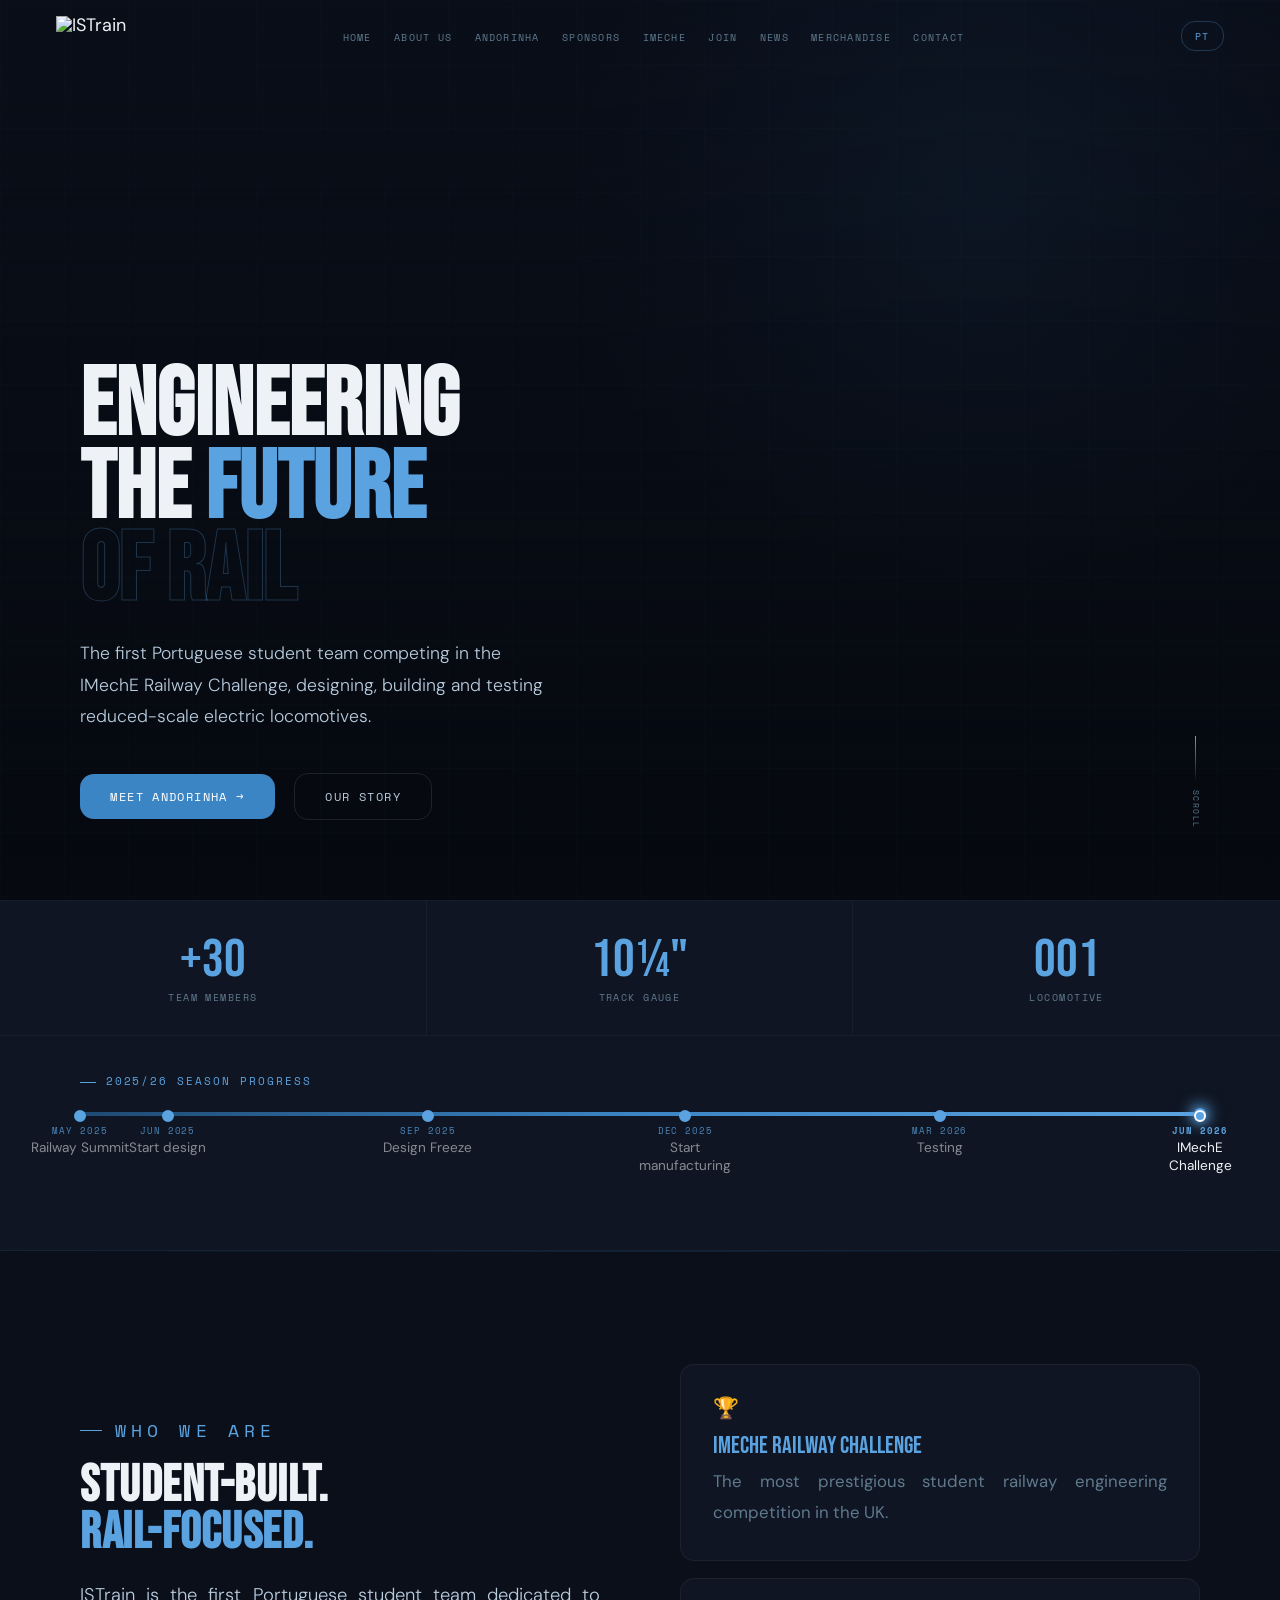
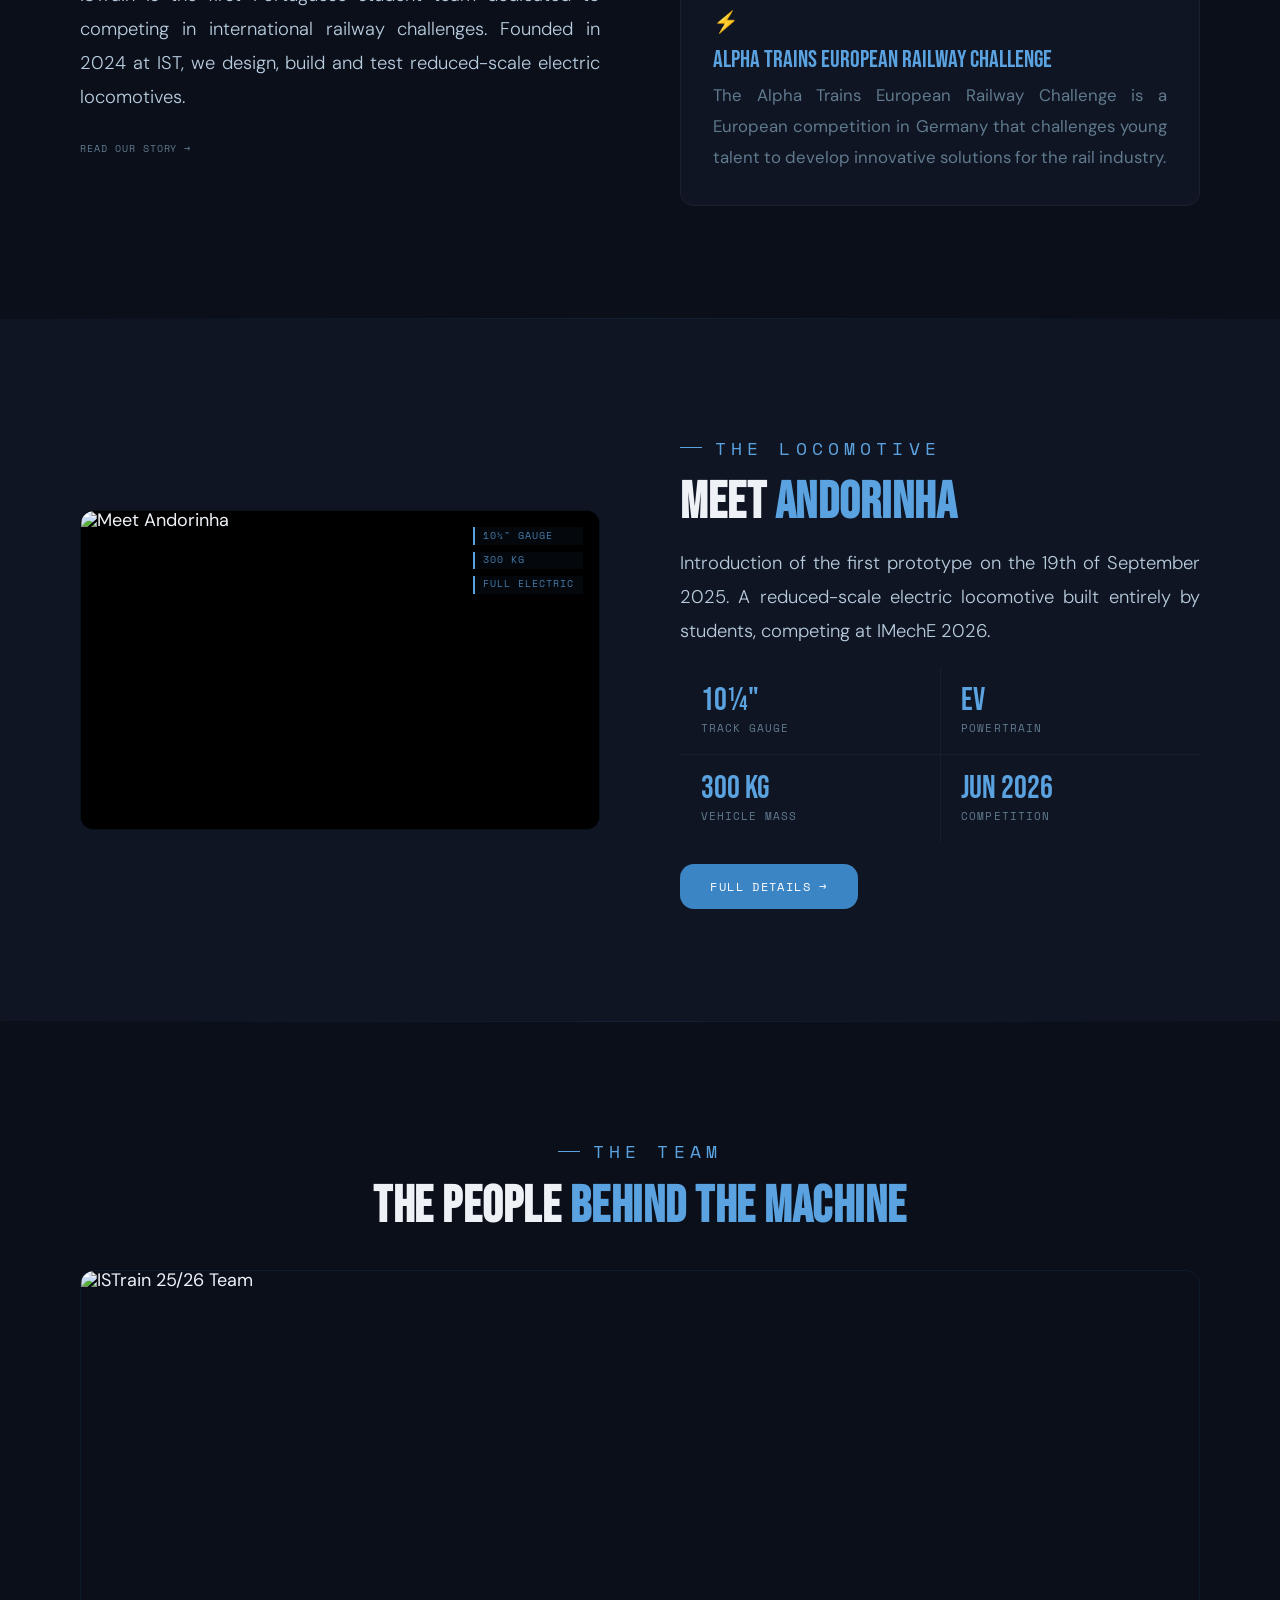
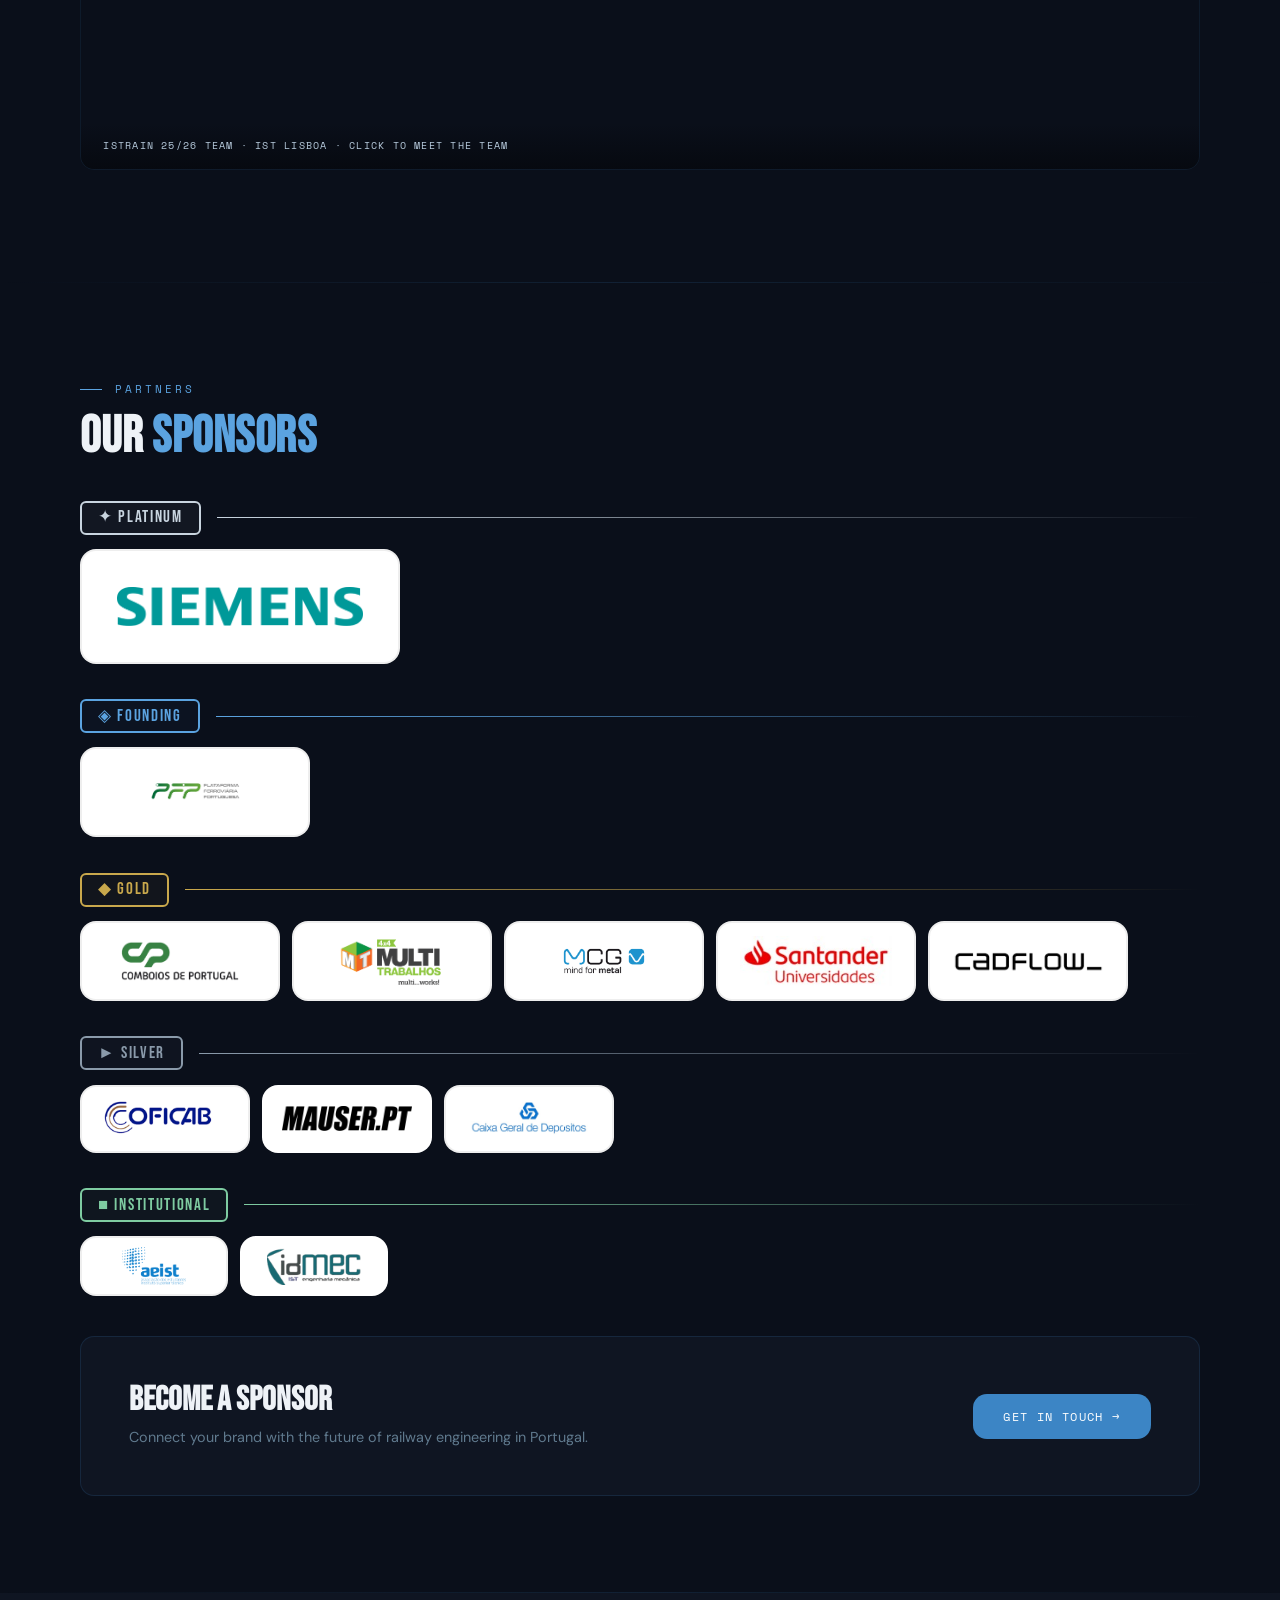
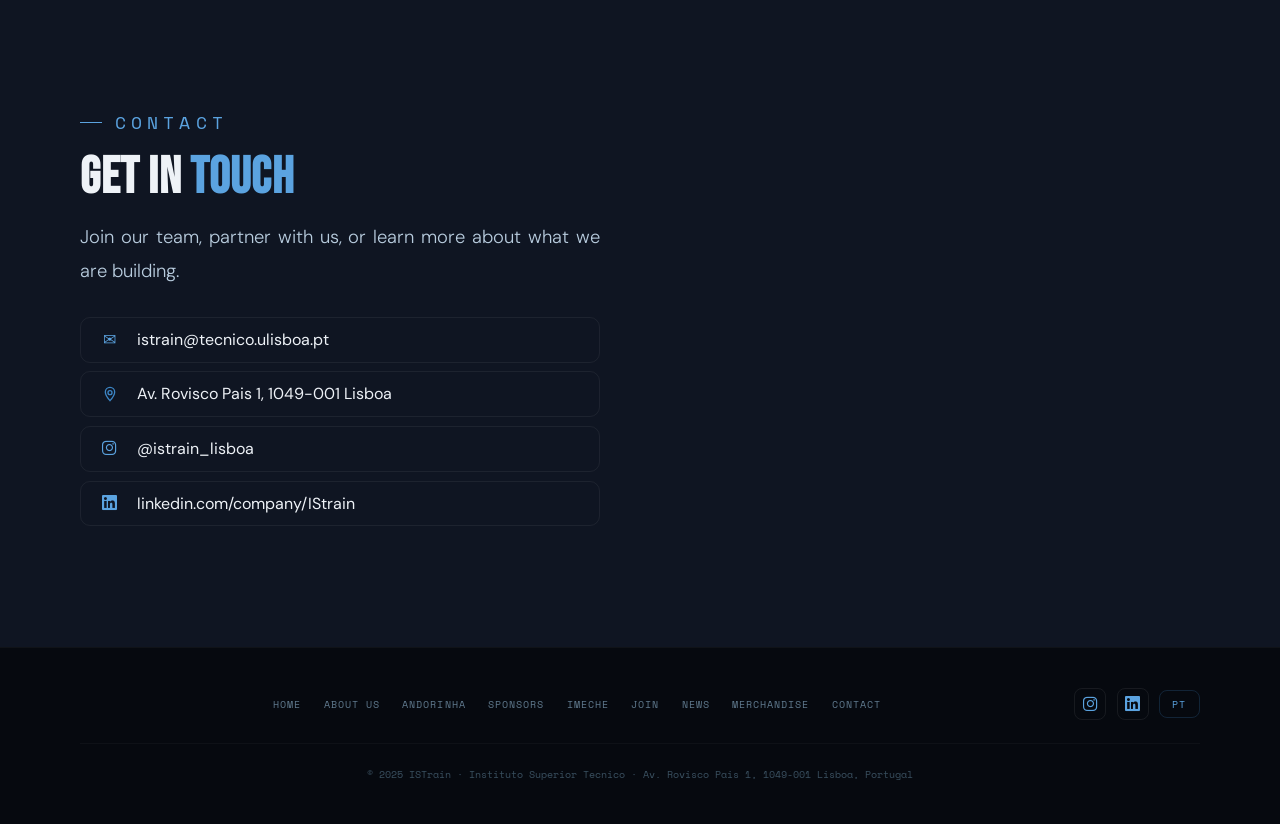
==== index.html @ 0aa2d46b "Deleted the carossel" ====
<!DOCTYPE html><html lang="en"><head><meta charset="UTF-8"><meta name="viewport" content="width=device-width,initial-scale=1.0"><title>ISTrain</title>    <link rel="stylesheet" href="styles.css">    <link rel="stylesheet" href="https://cdnjs.cloudflare.com/ajax/libs/font-awesome/6.4.0/css/all.min.css">
  <script type="module" src="https://unpkg.com/@google/model-viewer/dist/model-viewer.min.js"></script>
</head><body><div id="cur"></div><div id="curR"></div><div class="mover" id="dmod"><div class="modal"><button class="mcl" id="mcl">&#x2715;</button><div id="mbody"></div></div></div><div class="mob-nav" id="mobnav"><button class="cx" id="cx">&#x2715;</button><a onclick="go('home')" data-en="Home" data-pt="Inicio">Home</a><a onclick="go('about')" data-en="About Us" data-pt="Sobre Nos">About Us</a><a onclick="go('locomotive')" data-en="Andorinha" data-pt="Andorinha">Andorinha</a><a onclick="go('sponsors')" data-en="Sponsors" data-pt="Patrocinadores">Sponsors</a><a onclick="go('imeche')" data-en="IMechE" data-pt="IMechE">IMechE</a><a onclick="go('join')" data-en="Join" data-pt="Juntar">Join</a><a onclick="go('news')" data-en="News" data-pt="Noticias">News</a><a onclick="go('merch')" data-en="Merchandise" data-pt="Merchandising">Merchandise</a><a onclick="go('contact')" data-en="Contact" data-pt="Contacto">Contact</a><button class="npt" id="mob-lang-btn" onclick="toggleLang()" style="margin-top:.5rem"> PT</button></div><nav id="nav"><div class="nlogo" onclick="go('home')" style="cursor:pointer; display:flex; align-items:center;">
    <img src="Home/Logo%20Horizontal%20White.png" alt="ISTrain" style="height:40px; width:auto; display:block;">
</div><ul class="nlinks"><li><a onclick="go('home')" data-p="home" data-en="Home" data-pt="Inicio">Home</a></li><li><a onclick="go('about')" data-p="about" data-en="About Us" data-pt="Sobre Nos">About Us</a></li><li><a onclick="go('locomotive')" data-p="locomotive" data-en="Andorinha" data-pt="Andorinha">Andorinha</a></li><li><a onclick="go('sponsors')" data-p="sponsors" data-en="Sponsors" data-pt="Patrocinadores">Sponsors</a></li><li><a onclick="go('imeche')" data-p="imeche" data-en="IMechE" data-pt="IMechE">IMechE</a></li><li><a onclick="go('join')" data-p="join" data-en="Join" data-pt="Juntar">Join</a></li><li><a onclick="go('news')" data-p="news" data-en="News" data-pt="Noticias">News</a></li><li><a onclick="go('merch')" data-p="merch" data-en="Merchandise" data-pt="Merchandising">Merchandise</a></li><li><a onclick="go('contact')" data-p="contact" data-en="Contact" data-pt="Contacto">Contact</a></li></ul><button class="npt" id="lang-btn" onclick="toggleLang()"> PT</button><div class="mob-btn" id="mbb"><span></span><span></span><span></span></div></nav><div class="page on" id="page-home"><div class="hero">
  <div class="hvid"><video id="hvid" autoplay muted loop playsinline preload="auto"><source src="Home/Hero_Video_Train.mp4" type="video/mp4"></video></div>
  <div class="hov"></div><div class="hgr"></div><div class="horb"></div>
  <div class="hcp">
    <h1 class="htit">Engineering<br>the <span class="b">Future</span><br><span class="o">of Rail</span></h1>
    <p class="hsub" data-en="The first Portuguese student team competing in the IMechE Railway Challenge, designing, building and testing reduced-scale electric locomotives." data-pt="A primeira equipa portuguesa a competir no IMechE Railway Challenge, concebendo, construindo e testando locomotivas eletricas em escala reduzida.">The first Portuguese student team competing in the IMechE Railway Challenge, designing, building and testing reduced-scale electric locomotives.</p>
    <div class="hbtns">
      <button class="btn bs" onclick="go('locomotive')" data-en="Meet Andorinha &rarr;" data-pt="Conhecer Andorinha &rarr;">Meet Andorinha &#8594;</button>
      <button class="btn bo" onclick="go('about')" data-en="Our Story" data-pt="A Nossa Historia">Our Story</button>
    </div>
  </div>
  <div class="sci"><div class="scl"></div><span data-en="Scroll" data-pt="Rolar">Scroll</span></div>
</div><div class="stb">
  <div class="sti rv"><span class="stn">+30</span><span class="stl" data-en="Team Members" data-pt="Membros da Equipa">Team Members</span></div>
  <div class="sti rv" style="transition-delay:.1s"><span class="stn">10&#188;"</span><span class="stl" data-en="Track Gauge" data-pt="Bitola">Track Gauge</span></div>
  <div class="sti rv" style="transition-delay:.2s"><span class="stn">001</span><span class="stl" data-en="Locomotive" data-pt="Locomotiva">Locomotive</span></div>
</div><div class="tl-wrap">
  <div class="tl-header" data-en="2025/26 Season Progress" data-pt="Progresso da Epoca 2025/26">2025/26 Season Progress</div>
  <div style="position:relative"><div class="tl-bar"><div class="tl-fill" id="tl-fill"></div><div class="tl-glow" id="tl-glow" style="left:0%"></div></div><div class="tl-dots" id="tl-dots"></div></div>
  <div class="tl-milestones" id="tl-milestones"></div>
</div><div style="height:1px;background:linear-gradient(90deg,transparent,rgba(60,133,197,.16),transparent)"></div><div class="sec" style="background:var(--dark)"><div class="g2">
  <div class="rl">
    <p class="ey" data-en="Who We Are" data-pt="Quem Somos">Who We Are</p>
    <h2 class="h1" data-en="Student-built.<br><span class='b'>Rail-focused.</span>" data-pt="Construida por estudantes.<br><span class='b'>Foco ferroviario.</span>">Student-built.<br><span class="b">Rail-focused.</span></h2>
    <p style="color:var(--off);font-weight:300;margin:1.4rem 0;text-align:justify" data-en="ISTrain is the first Portuguese student team dedicated to competing in international railway challenges. Founded in 2024 at IST, we design, build and test reduced-scale electric locomotives." data-pt="O ISTrain e a primeira equipa portuguesa dedicada ao IMechE Railway Challenge. Fundado em 2024 no IST, projetamos, construimos e testamos locomotivas eletricas em escala reduzida.">ISTrain is the first Portuguese student team dedicated to competing in international railway challanges. Founded in 2024 at IST, we design, build and test reduced-scale electric locomotives.</p>
    <button class="btn bg" onclick="go('about')" data-en="Read our story &rarr;" data-pt="Ler a nossa historia &rarr;">Read our story &#8594;</button>
  </div>
  <div class="gcol rr">
    <a class="card" onclick="go('imeche')"><span class="cico">&#127942;</span><div class="ct">IMechE Railway Challenge</div><p class="cd" data-en="The most prestigious student railway engineering competition in the UK." data-pt="A competicao de engenharia ferroviaria estudantil mais prestigiada do Reino Unido.">The most prestigious student railway engineering competition in the UK.</p></a>
    <div class="card" style="cursor: default;">
  <span class="cico">&#9889;</span>
  <div class="ct" data-en="Alpha Trains European Railway Challenge" data-pt="Alpha Trains European Railway Challenge">
    Alpha Trains European Railway Challenge
  </div>
  <p class="cd" data-en="The Alpha Trains European Railway Challenge is a European competition in Germany that challenges young talent to develop innovative solutions for the rail industry." data-pt="O Alpha Trains European Railway Challenge é uma competição europeia realizada na Alemanha que desafia jovens talentos a desenvolver soluções inovadoras para a indústria ferroviária.">
    The Alpha Trains European Railway Challenge is a European competition in Germany that challenges young talent to develop innovative solutions for the rail industry.
  </p>
</div>
  </div>
</div></div><div style="height:1px;background:linear-gradient(90deg,transparent,rgba(60,133,197,.16),transparent)"></div><div class="sec" style="background:var(--dark2)"><div class="g2">
  <div class="rl">
    <div class="loco-stage" style="height:320px">
      <img src="Andorinha/Andorihna.png" alt="Meet Andorinha" style="width:100%;height:100%;object-fit:contain;background:#000;display:block">
      <div class="lspecs"><span class="lspec">10&#188;" Gauge</span><span class="lspec">300 kg</span><span class="lspec">Full Electric</span></div>
    </div>
  </div>
  <div class="rr">
    <p class="ey" data-en="The Locomotive" data-pt="A Locomotiva">The Locomotive</p>
    <h2 class="h1">Meet <span class="b">Andorinha</span></h2>
    <p style="color:var(--off);font-weight:300;margin:1.2rem 0;text-align:justify" data-en="Introduction of the first prototype on the 19th of September 2025. A reduced-scale electric locomotive built entirely by students, competing at IMechE 2026." data-pt="Apresentada a 19 de setembro de 2025. Uma locomotiva eletrica em escala reduzida construida por estudantes.">Introduction of the first prototype 19 September 2025. A reduced-scale electric locomotive built entirely by students, competing at IMechE 2026.</p>
    <div class="spg">
      <div class="spb"><span class="spv">10&#188;"</span><span class="spl" data-en="Track Gauge" data-pt="Bitola">Track Gauge</span></div>
      <div class="spb"><span class="spv">EV</span><span class="spl" data-en="Powertrain" data-pt="Tracao">Powertrain</span></div>
      <div class="spb"><span class="spv">300 kg</span><span class="spl" data-en="Vehicle Mass" data-pt="Massa">Vehicle Mass</span></div>
      <div class="spb"><span class="spv">Jun 2026</span><span class="spl" data-en="Competition" data-pt="Competicao">Competition</span></div>
    </div>
    <button class="btn bs" onclick="go('locomotive')" style="margin-top:1.4rem" data-en="Full Details &rarr;" data-pt="Ver Detalhes &rarr;">Full Details &#8594;</button>
  </div>
</div></div><div style="height:1px;background:linear-gradient(90deg,transparent,rgba(60,133,197,.16),transparent)"></div>
<div class="sec" style="background:var(--dark)">
  <div class="rv" style="text-align:center;margin-bottom:2.5rem">
    <p class="ey" style="justify-content:center" data-en="The Team" data-pt="A Equipa">The Team</p>
    <h2 class="h1" data-en="The People <span class='b'>Behind the Machine</span>" data-pt="As Pessoas <span class='b'>Por Tras da Maquina</span>">The People <span class="b">Behind the Machine</span></h2>
  </div>
  <div class="pf rv" style="height:500px;cursor:pointer;border:1px solid rgba(60,133,197,.1)" onclick="go('about')"><img src="Home/Team Picture.jpg" alt="ISTrain 25/26 Team"><div class="pcap" data-en="ISTrain 25/26 Team &middot; IST Lisboa &middot; Click to meet the team" data-pt="Equipa ISTrain 25/26 &middot; IST Lisboa &middot; Clique para conhecer a equipa">ISTrain 25/26 Team &middot; IST Lisboa &middot; Click to meet the team</div>
  </div>
</div><div style="height:1px;background:linear-gradient(90deg,transparent,rgba(60,133,197,.16),transparent)"></div><div class="spsec"><div class="rv" style="margin-bottom:2.5rem"><p class="ey" data-en="Partners" data-pt="Parceiros">Partners</p><h2 class="h1">Our <span class="b" data-en="Sponsors" data-pt="Patrocinadores">Sponsors</span></h2></div>

<div class="tr rv" style="transition-delay:0s">
  <div class="trh"><span class="tp tppt">&#10022; Platinum</span><div class="tlx tlpt"></div></div>
  <div class="sp-row">
    <a href="https://www.mobility.siemens.com/global/en.html" target="_blank" class="sp-item pt-sz hpt">
      <img src="Sponsors/Siemens.png" alt="Siemens">
    </a>
  </div>
</div>

<div class="tr rv" style="transition-delay:0.08s">
  <div class="trh"><span class="tp tpfo">&#9672; Founding</span><div class="tlx tlfo"></div></div>
  <div class="sp-row">
    <a href="https://pt.ferrovia.pt/" target="_blank" class="sp-item fo-sz hfo">
      <img src="Sponsors/PFP.png" alt="PFP">
    </a>
  </div>
</div>

<div class="tr rv" style="transition-delay:0.16s">
  <div class="trh"><span class="tp tpgo">&#9670; Gold</span><div class="tlx tlgo"></div></div>
  <div class="sp-row">

    <a href="https://www.cp.pt/info/en/institutional/" target="_blank" class="sp-item go-sz hgo">
      <img src="Sponsors/CP.png" alt="CP">
    </a>

    <a href="https://www.4x4mt.pt/" target="_blank" class="sp-item go-sz hgo">
      <img src="Sponsors/4x4 Multitrabalhos.png" alt="4x4 Multitrabalhos">
    </a>

    <a href="https://www.mcg.pt/" target="_blank" class="sp-item go-sz hgo">
      <img src="Sponsors/MCG.png" alt="MCG">
    </a>

    <a href="https://www.santander.pt/" target="_blank" class="sp-item go-sz hgo">
      <img src="Sponsors/Santander.jpg" alt="Santander Universidades">
    </a>

    <a href="https://www.cadflow.pt/" target="_blank" class="sp-item go-sz hgo">
      <img src="Sponsors/Cadlow.png" alt="Cadflow">
    </a>

  </div>
</div>

<div class="tr rv" style="transition-delay:0.24s">
  <div class="trh"><span class="tp tpsi">&#9658; Silver</span><div class="tlx tlsi"></div></div>
  <div class="sp-row">

    <a href="https://www.coficab.pt/" target="_blank" class="sp-item si-sz hsi">
      <img src="Sponsors/Coficab.png" alt="Coficab">
    </a>

    <a href="https://mauser.pt/" target="_blank" class="sp-item si-sz hsi mauser-logo">
      <img src="Sponsors/Mauser.png" alt="Mauser">
    </a>

    <a href="https://www.cgd.pt/Particulares/Pages/Particulares_v2.aspx" target="_blank" class="sp-item si-sz hsi">
      <img src="Sponsors/Caixa.jpg" alt="Caixa Geral de Depositos">
    </a>

  </div>
</div>

<div class="tr rv" style="transition-delay:0.32s">
  <div class="trh"><span class="tp tpin">&#9632; Institutional</span><div class="tlx tlin"></div></div>
  <div class="sp-row">

    <a href="https://aeist.pt/" target="_blank" class="sp-item in-sz hin">
      <img src="Sponsors/Aeist.png" alt="AEIST">
    </a>

    <a href="https://www.idmec.tecnico.ulisboa.pt/" target="_blank" class="sp-item in-sz hin idmec-logo">
      <img src="Sponsors/Idmec.png" alt="IDMEC">
    </a>

  </div>
</div><div class="bsb rv"><div><h3 data-en="Become a Sponsor" data-pt="Torne-se Patrocinador">Become a Sponsor</h3><p data-en="Connect your brand with the future of railway engineering in Portugal." data-pt="Associe a sua marca ao futuro da engenharia ferroviaria em Portugal.">Connect your brand with the future of railway engineering in Portugal.</p></div><button class="btn bs" onclick="go('contact')" data-en="Get In Touch &rarr;" data-pt="Contactar &rarr;">Get In Touch &#8594;</button></div></div><div style="height:1px;background:linear-gradient(90deg,transparent,rgba(60,133,197,.16),transparent)"></div>
<div class="sec" style="background:var(--dark2)"><div class="g2t">
  <div class="rl">
    <p class="ey" data-en="Contact" data-pt="Contacto">Contact</p>
    <h2 class="h1" data-en="Get in <span class='b'>Touch</span>" data-pt="Entre em <span class='b'>Contacto</span>">Get in <span class="b">Touch</span></h2>
    <p style="color:var(--off);font-weight:300;margin:1.2rem 0 1.8rem;text-align:justify" data-en="Join our team, partner with us, or learn more about what we are building." data-pt="Junte-se a nos, seja nosso parceiro ou saiba mais sobre o que estamos a construir.">Join our team, partner with us, or learn more about what we are building.</p>
    <a href="mailto:istrain@tecnico.ulisboa.pt" class="clink"><span class="clico" style="color:var(--bl)">&#9993;</span><span>istrain@tecnico.ulisboa.pt</span></a>
    <div class="clink" style="cursor:default"><span class="clico"><svg width="16" height="16" viewBox="0 0 24 24" fill="none" stroke="#3C85C5" stroke-width="2"><circle cx="12" cy="10" r="3"/><path d="M12 2C8.13 2 5 5.13 5 9c0 5.25 7 13 7 13s7-7.75 7-13c0-3.87-3.13-7-7-7z"/></svg></span><span>Av. Rovisco Pais 1, 1049-001 Lisboa</span></div>
    <a href="https://www.instagram.com/istrain_lisboa/" target="_blank" class="clink"><span class="clico"><i class="fa-brands fa-instagram"></i></span><span>@istrain_lisboa</span></a>
    <a href="https://www.linkedin.com/company/lxtrain/" target="_blank" class="clink"><span class="clico"><i class="fa-brands fa-linkedin"></i></span><span>linkedin.com/company/IStrain</span></a>
  </div>
  <!-- Forms removed: contact page only shows static contact info -->
</div></div></div><div class="page" id="page-about">
  <div class="pb"><div class="pbg"></div><p class="pbl" data-en="Who We Are" data-pt="Quem Somos">Who We Are</p><h1 data-en="About <span>ISTrain</span>" data-pt="Sobre o <span>ISTrain</span>">About <span>ISTrain</span></h1><div class="pbl2"></div></div>
  <div class="sec" style="background:var(--dark)"><div class="g2">
    <div class="rl">
      <p class="ey" data-en="Our Mission" data-pt="A Nossa Missao">Our Mission</p>
      <h2 class="h1" style="margin-bottom:1.3rem" data-en="The First Portuguese<br><span class='b'>Railway Engineering Team</span>" data-pt="A Primeira Equipa Portuguesa<br><span class='b'>de Engenharia Ferroviaria</span>">The First Portuguese<br><span class="b">Railway Engineering Team</span></h2>
      <p style="color:var(--off);font-weight:300;margin-bottom:1rem;text-align:justify" data-en="ISTrain is a railway engineering student team from Instituto Superior Tecnico. Founded in 2024, we are the first Portuguese student team competing in the IMechE Railway Challenge." data-pt="O ISTrain e uma equipa de estudantes de engenharia ferroviaria do Instituto Superior Tecnico. Fundado em 2024, somos a primeira equipa portuguesa a competir no IMechE Railway Challenge.">ISTrain is a railway engineering student team from Instituto Superior Tecnico. Founded in 2024, we are the first Portuguese student team competing in the IMechE Railway Challenge.</p>
      <p style="color:var(--off);font-weight:300;text-align:justify" data-en="Our mission is to design, build, test, and compete with an innovative reduced-scale locomotive, advancing railway technology through engineering and multidisciplinary collaboration." data-pt="A nossa missao e projetar, construir, testar e competir com uma locomotiva inovadora, avancando a tecnologia ferroviaria atraves da engenharia e colaboracao multidisciplinar.">Our mission is to design, build, test, and compete with an innovative reduced-scale locomotive, advancing railway technology through engineering and multidisciplinary collaboration.</p>
      <div style="display:grid;grid-template-columns:1fr 1fr;gap:.8rem;margin-top:2rem">
        <div class="vb"><div class="vbt" data-en="Innovation" data-pt="Inovacao">Innovation</div><p class="vbd" data-en="Pushing boundaries in railway engineering." data-pt="A ultrapassar os limites da engenharia ferroviaria.">Pushing boundaries in railway engineering.</p></div>
        <div class="vb"><div class="vbt" data-en="Sustainability" data-pt="Sustentabilidade">Sustainability</div><p class="vbd" data-en="Fully electric, zero emissions." data-pt="Totalmente eletrica, zero emissoes.">Fully electric, zero emissions.</p></div>
        <div class="vb"><div class="vbt" data-en="Excellence" data-pt="Excelencia">Excellence</div><p class="vbd" data-en="Highest standards in engineering quality." data-pt="Os mais altos padroes de qualidade.">Highest standards in engineering quality.</p></div>
        <div class="vb"><div class="vbt" data-en="Collaboration" data-pt="Colaboracao">Collaboration</div><p class="vbd" data-en="Multidisciplinary team, one goal." data-pt="Equipa multidisciplinar, um objetivo.">Multidisciplinary team, one goal.</p></div>
      </div>
    </div>
    <div class="rr"><div class="pf" style="height:480px;border:1px solid rgba(60,133,197,.1)"><img src="About us/Team Picture.jpg" alt="ISTrain 25/26 Team" style="width:100%;height:100%;object-fit:cover;display:block"><div class="pcap">ISTrain 25/26 Team &middot; IST Lisboa</div></div></div>
  </div></div>
  <div style="height:1px;background:linear-gradient(90deg,transparent,rgba(60,133,197,.16),transparent)"></div>
  <div class="sec" style="background:var(--dark2)"><div style="max-width:760px;margin:0 auto"><div class="rv">
    <p class="ey" data-en="History" data-pt="Historia">History</p>
    <h2 class="h1" style="margin-bottom:1.4rem" data-en="How It All <span class='b'>Began</span>" data-pt="Como Tudo <span class='b'>Comecou</span>">How It All <span class="b">Began</span></h2>
    <p style="color:var(--off);font-weight:300;margin-bottom:1rem;text-align:justify" data-en="ISTrain was born from the initiative of a small group of students encouraged by Professor Hugo Magalhaes. With no existing railway-focused student group in Portugal, ISTrain began from scratch, driven by enthusiasm and the desire to represent the country on an international stage." data-pt="O ISTrain nasceu da iniciativa de um pequeno grupo de estudantes incentivados pelo Professor Hugo Magalhaes. Sem nenhum grupo estudantil ferroviario em Portugal, o ISTrain comecou do zero.">ISTrain was born from the initiative of a small group of students encouraged by Professor Hugo Magalhaes. With no existing railway-focused student group in Portugal, ISTrain began from scratch, driven by enthusiasm and the desire to represent the country on an international stage.</p>
    <p style="color:var(--off);font-weight:300;text-align:justify" data-en="Since its founding in December 2024, the team has united more than 30 students from multiple backgrounds with one shared goal: Andorinha." data-pt="Desde a sua fundacao em dezembro de 2024, a equipa reuniu mais de 30 estudantes de varias areas com um objetivo comum: a Andorinha.">Since its founding in December 2024, the team has united more than 30 students from multiple backgrounds with one shared goal: Andorinha.</p>
  </div></div></div>
  <div style="height:1px;background:linear-gradient(90deg,transparent,rgba(60,133,197,.16),transparent)"></div>
  <div class="sec" style="background:var(--dark)">
    <div class="rv" style="margin-bottom:2rem"><p class="ey" data-en="Our Teams" data-pt="As Nossas Equipas">Our Teams</p><h2 class="h1" data-en="Season <span class='b'>Teams</span>" data-pt="Equipas por <span class='b'>Epoca</span>">Season <span class="b">Teams</span></h2></div>
    <div class="team-tabs rv" style="transition-delay:.1s">
      <button class="team-tab" id="tab-board" onclick="showTeam('board')" data-en="Board" data-pt="Direcao">Board</button>
      <button class="team-tab on" id="tab-2526" onclick="showTeam('2526')" data-en="25/26 Team" data-pt="Equipa 25/26">25/26 Team</button>
      <button class="team-tab" id="tab-2425" onclick="showTeam('2425')" data-en="24/25 Team" data-pt="Equipa 24/25">24/25 Team</button>
    </div>
  <div class="team-panel" id="panel-board">
  <div style="margin-bottom:2rem">
    
    <!-- HOU DEZE: De grote foto van het hele board -->
    <div class="pf" style="height:400px;border:1px solid rgba(60,133,197,.1);margin-bottom:2rem">
      <img src="About us/Board/Board.jpg" alt="ISTrain Board" style="width:100%;height:100%;object-fit:cover;display:block">
      <div class="pcap" data-en="ISTrain Board &middot; IST Lisboa" data-pt="Direcao ISTrain &middot; IST Lisboa">ISTrain Board &middot; IST Lisboa</div>
    </div>

    <!-- PLAK HIER DE NIEUWE GRID: Miguel eerst, Aliya tweede, met 'contain' -->
    <div style="display:grid;grid-template-columns:repeat(2,1fr);gap:1.2rem">
  
  <div style="background:var(--dark2);border:1px solid rgba(60,133,197,.16);border-radius:var(--r);overflow:hidden">
    <div style="height:280px;background:#000;padding:10px">
      <img src="About us/Powertrain & Energy Systems/Miguel Meninas.png" alt="Miguel Meninas" style="width:100%;height:100%;object-fit:contain;display:block">
    </div>
    <div style="padding:1.2rem 1.3rem 1.4rem;border-top:3px solid var(--bl)">
      <div style="display:flex; align-items:center; gap:0.6rem; margin-bottom:.2rem">
        <div style="font-family:'Bebas Neue',sans-serif;font-size:1.6rem;color:var(--white)">Miguel Meninas</div>
        <a href="https://www.linkedin.com/in/miguel-meninas-ba3875246/" target="_blank" style="display:flex; align-items:center; text-decoration:none;">
          <svg xmlns="http://www.w3.org/2000/svg" width="18" height="18" viewBox="0 0 24 24" fill="var(--bl)" style="transition: transform 0.2s, opacity 0.2s; cursor:pointer;" onmouseover="this.style.opacity='0.7'; this.style.transform='scale(1.1)'" onmouseout="this.style.opacity='1'; this.style.transform='scale(1)'">
            <path d="M19 0h-14c-2.761 0-5 2.239-5 5v14c0 2.761 2.239 5 5 5h14c2.762 0 5-2.239 5-5v-14c0-2.761-2.238-5-5-5zm-11 19h-3v-11h3v11zm-1.5-12.268c-.966 0-1.75-.79-1.75-1.764s.784-1.764 1.75-1.764 1.75.79 1.75 1.764-.783 1.764-1.75 1.764zm13.5 12.268h-3v-5.604c0-3.368-4-3.113-4 0v5.604h-3v-11h3v1.765c1.396-2.586 7-2.777 7 2.476v6.759z"/>
          </svg>
        </a>
      </div>
      <div style="font-family:'Space Mono',monospace;font-size:.65rem;letter-spacing:.1em;text-transform:uppercase;color:var(--bl)" data-en="Technical Director" data-pt="Diretor Tecnico">Technical Director</div>
    </div>
  </div>

  <div style="background:var(--dark2);border:1px solid rgba(60,133,197,.16);border-radius:var(--r);overflow:hidden">
    <div style="height:280px;background:#000;padding:10px">
      <img src="About us/Marketing, Operations & Logistics/Aliya Ibrahmo.png" alt="Aliya Ibrahimo" style="width:100%;height:100%;object-fit:contain;display:block">
    </div>
    <div style="padding:1.2rem 1.3rem 1.4rem;border-top:3px solid var(--bl)">
      <div style="display:flex; align-items:center; gap:0.6rem; margin-bottom:.2rem">
        <div style="font-family:'Bebas Neue',sans-serif;font-size:1.6rem;color:var(--white)">Aliya Ibrahimo</div>
        <a href="https://www.linkedin.com/in/aliyamagno/" target="_blank" style="display:flex; align-items:center; text-decoration:none;">
          <svg xmlns="http://www.w3.org/2000/svg" width="18" height="18" viewBox="0 0 24 24" fill="var(--bl)" style="transition: transform 0.2s, opacity 0.2s; cursor:pointer;" onmouseover="this.style.opacity='0.7'; this.style.transform='scale(1.1)'" onmouseout="this.style.opacity='1'; this.style.transform='scale(1)'">
            <path d="M19 0h-14c-2.761 0-5 2.239-5 5v14c0 2.761 2.239 5 5 5h14c2.762 0 5-2.239 5-5v-14c0-2.761-2.238-5-5-5zm-11 19h-3v-11h3v11zm-1.5-12.268c-.966 0-1.75-.79-1.75-1.764s.784-1.764 1.75-1.764 1.75.79 1.75 1.764-.783 1.764-1.75 1.764zm13.5 12.268h-3v-5.604c0-3.368-4-3.113-4 0v5.604h-3v-11h3v1.765c1.396-2.586 7-2.777 7 2.476v6.759z"/>
          </svg>
        </a>
      </div>
      <div style="font-family:'Space Mono',monospace;font-size:.65rem;letter-spacing:.1em;text-transform:uppercase;color:var(--bl)" data-en="President" data-pt="Presidente">President</div>
    </div>
  </div>

</div> <!-- Einde Grid -->
  </div>
</div>
    <div class="team-panel on" id="panel-2526">
      <p style="color:var(--grey);font-size:.9rem;line-height:1.8;margin-bottom:2rem;text-align:justify" data-en="Click any department to meet the current 25/26 team." data-pt="Clique em qualquer departamento para conhecer a equipa 25/26.">Click any department to meet the current 25/26 team.</p>
      <div class="g3" id="dg"></div>
    </div>
    <div class="team-panel" id="panel-2425">
      <div class="pf" style="height:480px;border:1px solid rgba(60,133,197,.1)"><img src="About us/24_25 Team Picture.jpg" alt="ISTrain 24/25 Team" style="width:100%;height:100%;object-fit:cover;display:block"><div class="pcap">ISTrain 24/25 Team &middot; Design Freeze, September 2025</div></div>
    </div>

  </div>
</div><div class="page" id="page-locomotive">
  <div class="loco-hero">
    <div style="position:absolute;inset:0">
      <video autoplay muted loop playsinline style="width:100%;height:100%;object-fit:cover;opacity:.46"><source src="Andorinha/Hero_Video_Train.mp4" type="video/mp4"></video>
      <div style="position:absolute;inset:0;background:linear-gradient(to top,rgba(6,9,15,1) 0%,rgba(6,9,15,.48) 48%,rgba(6,9,15,.1) 100%)"></div>
    </div>
    <div class="loco-hero-content">
      <p class="ey" data-en="Locomotive 001" data-pt="Locomotiva 001">Locomotive 001</p>
      <div class="loco-hero-title">Meet <span class="b">Andorinha</span></div>
      <div class="loco-hero-sub" data-en="IST Lisboa &middot; Introduction of the first prototype 19 Sep 2025 &middot; IMechE Competition June 2026" data-pt="IST Lisboa &middot; Apresentada 19 Set 2025 &middot; Competicao IMechE Junho 2026">IST Lisboa &middot; Introduction of the first prototype 19 Sep 2025 &middot; IMechE Competition June 2026</div>
    </div>
  </div>
  <div style="height:1px;background:linear-gradient(90deg,transparent,rgba(60,133,197,.16),transparent)"></div>
  <!-- Name + story -->
  <div class="sec" style="background:var(--dark)"><div class="g2">
    <div class="rl">
      <p class="ey" data-en="The Name" data-pt="O Nome">The Name</p>
      <h2 class="h1" style="margin-bottom:1.3rem"><span class="b">Andorinha</span></h2>
      <p style="color:var(--off);font-weight:300;margin-bottom:1rem;text-align:justify" data-en="When the Portuguese railway network began taking shape in the mid-19th century, Andorinha became a symbol of speed and national pride. Named after the swift swallow, it reflected the spirit of innovation of Portugal's early railway engineers." data-pt="Quando a rede ferroviaria portuguesa comecou a tomar forma, a Andorinha tornou-se simbolo de velocidade e orgulho nacional.">When the Portuguese railway network began taking shape in the mid-19th century, Andorinha became a symbol of speed and national pride. Named after the swift swallow, it reflected the spirit of innovation of Portugal's early railway engineers.</p>
      <p style="color:var(--off);font-weight:300;text-align:justify" data-en="Today, ISTrain carries that spirit forward. A reduced-scale electric locomotive built entirely by students, from concept sketch to competition platform." data-pt="Hoje, o ISTrain transporta esse espirito para o futuro. Uma locomotiva eletrica em escala reduzida construida inteiramente por estudantes.">Today, ISTrain carries that spirit forward. A reduced-scale electric locomotive built entirely by students, from concept sketch to competition platform.</p>
    </div>
    <div class="rr">
      <div id="lightbox-model" style="height:420px;border:1px solid rgba(60,133,197,.1);background:#000;overflow:hidden;border-radius:var(--r)">
        <model-viewer 
          id="lightbox-model-viewer"
          src="bogie_.glb"
          alt="3D CAD Model"
          auto-rotate
          camera-controls
          shadow-intensity="1"
          exposure="1"
          camera-orbit="45deg 75deg 4m"
          min-camera-orbit="auto auto 2m"
          max-camera-orbit="auto auto 12m"
          ar
          loading="eager"
          reveal="auto"
          poster="Andorinha/Andorihna.png"
          style="width:100%;height:100%;background-color:#1b2432;">
        </model-viewer>
      </div>
    </div>
  </div></div>
  <div style="height:1px;background:linear-gradient(90deg,transparent,rgba(60,133,197,.16),transparent)"></div>
  <!-- Characteristics -->
  <div class="sec" style="background:var(--dark2)">
    <div class="rv" style="margin-bottom:2.2rem"><p class="ey" data-en="Engineering" data-pt="Engenharia">Engineering</p><h2 class="h1" data-en="Key <span class='b'>Characteristics</span>" data-pt="Caracteristicas <span class='b'>Principais</span>">Key <span class="b">Characteristics</span></h2></div>
    <div class="loco-chars-grid rv" style="transition-delay:.1s">
      <div class="loco-char-card" style="--ci:#5ba3e0"><div class="lcc-num">01</div><div class="lcc-icon">&#127939;</div><div class="lcc-title" data-en="Iberian First" data-pt="Primeiro Iberico">Iberian First</div><div class="lcc-body" data-en="First reduced-scale railway locomotive developed in the Iberian Peninsula, where every decision is made by human engineers." data-pt="Primeira locomotiva em escala reduzida desenvolvida na Peninsula Iberica, onde cada decisao e tomada por engenheiros humanos.">First reduced-scale railway locomotive developed in the Iberian Peninsula, where every decision is made by human engineers.</div></div>
      <div class="loco-char-card" style="--ci:#c9a84c"><div class="lcc-num">02</div><div class="lcc-icon">&#127788;</div><div class="lcc-title" data-en="Aerodynamics" data-pt="Aerodinamica">Aerodynamics</div><div class="lcc-body" data-en="Aerodynamically optimised bodyshell designed for high airflow efficiency and structural performance under competition loading." data-pt="Carroceria aerodinamicamente otimizada para alta eficiencia de fluxo de ar e desempenho estrutural.">Aerodynamically optimised bodyshell designed for high airflow efficiency and structural performance under competition loading.</div></div>
      <div class="loco-char-card" style="--ci:#7ecba1"><div class="lcc-num">03</div><div class="lcc-icon">&#9889;</div><div class="lcc-title" data-en="Electric Drive" data-pt="Tracao Eletrica">Electric Drive</div><div class="lcc-body" data-en="Full electric drivetrain targeting strong traction performance and energy efficiency, evaluated by the IMechE jury across multiple categories." data-pt="Tracao totalmente eletrica visando forte desempenho e eficiencia energetica, avaliada pelo juri IMechE.">Full electric drivetrain targeting strong traction performance and energy efficiency, evaluated by the IMechE jury across multiple categories.</div></div>
      <div class="loco-char-card" style="--ci:#e07a5f"><div class="lcc-num">04</div><div class="lcc-icon">&#128200;</div><div class="lcc-title" data-en="Spec Compliant" data-pt="Conforme Especificacao">Spec Compliant</div><div class="lcc-body" data-en="10&#188;-inch gauge platform fully compliant with IMechE Railway Challenge technical specification and safety requirements." data-pt="Plataforma de bitola 10&#188; polegadas em total conformidade com a especificacao tecnica do IMechE Railway Challenge.">10&#188;-inch gauge platform fully compliant with IMechE Railway Challenge technical specification and safety requirements.</div></div>
      <div class="loco-char-card" style="--ci:#b48ead"><div class="lcc-num">05</div><div class="lcc-icon">&#127891;</div><div class="lcc-title" data-en="Student-Built" data-pt="Construida por Estudantes">Student-Built</div><div class="lcc-body" data-en="Designed, manufactured and tested entirely by IST students, from concept sketch to live competition evaluation." data-pt="Projetada, fabricada e testada inteiramente por estudantes do IST, do esquisso a avaliacao na competicao.">Designed, manufactured and tested entirely by IST students, from concept sketch to live competition evaluation.</div></div>
    </div>
  </div>
</div> <div class="page" id="page-sponsors">
  <div class="pb" style="position:relative;padding:0;min-height:52vh;display:flex;flex-direction:column;justify-content:flex-end;overflow:hidden">
    <div class="pbg"></div>
    <div style="position:absolute;inset:0;overflow:hidden"><div style="position:absolute;inset:0;background:linear-gradient(to top,var(--black) 0%,rgba(6,9,15,.6) 60%,transparent 100%)"></div></div>
    <div style="position:relative;z-index:1;padding:3rem 5rem 3.5rem"><p class="pbl" data-en="Partners" data-pt="Parceiros">Partners</p><h1 data-en="Our <span>Sponsors</span>" data-pt="Os Nossos <span>Patrocinadores</span>">Our <span>Sponsors</span></h1></div>
    <div class="pbl2"></div>
  </div>
  <div class="spsec">
    <div class="tr rv" style="transition-delay:0s">
      <div class="trh"><span class="tp tppt">&#10022; Platinum</span><div class="tlx tlpt"></div></div>
      <div class="sp-row">
        <a href="https://www.mobility.siemens.com/global/en.html" target="_blank" class="sp-item pt-sz hpt"><img src="Sponsors/Siemens.png" alt="Siemens"></a>
      </div>
    </div>
    <div class="tr rv" style="transition-delay:0.08s">
      <div class="trh"><span class="tp tpfo">&#9672; Founding</span><div class="tlx tlfo"></div></div>
      <div class="sp-row">
        <a href="https://pt.ferrovia.pt/" target="_blank" class="sp-item fo-sz hfo"><img src="Sponsors/PFP.png" alt="PFP"></a>
      </div>
    </div>
    <div class="tr rv" style="transition-delay:0.16s">
      <div class="trh"><span class="tp tpgo">&#9670; Gold</span><div class="tlx tlgo"></div></div>
      <div class="sp-row">
        <a href="https://www.cp.pt/info/en/institutional/" target="_blank" class="sp-item go-sz hgo"><img src="Sponsors/CP.png" alt="CP"></a>
        <a href="https://www.4x4mt.pt/" target="_blank" class="sp-item go-sz hgo"><img src="Sponsors/4x4 Multitrabalhos.png" alt="4x4 Multitrabalhos"></a>
        <a href="https://www.mcg.pt/" target="_blank" class="sp-item go-sz hgo"><img src="Sponsors/MCG.png" alt="MCG"></a>
        <a href="https://www.santander.pt/" target="_blank" class="sp-item go-sz hgo"><img src="Sponsors/Santander.jpg" alt="Santander Universidades"></a>
        <a href="https://www.cadflow.pt/" target="_blank" class="sp-item go-sz hgo"><img src="Sponsors/Cadlow.png" alt="Cadflow"></a>
      </div>
    </div>
    <div class="tr rv" style="transition-delay:0.24s">
      <div class="trh"><span class="tp tpsi">&#9658; Silver</span><div class="tlx tlsi"></div></div>
      <div class="sp-row">
        <a href="https://www.coficab.pt/" target="_blank" class="sp-item si-sz hsi"><img src="Sponsors/Coficab.png" alt="Coficab"></a>
        <a href="https://mauser.pt/" target="_blank" class="sp-item si-sz hsi mauser-logo"><img src="Sponsors/Mauser.png" alt="Mauser"></a>
        <a href="https://www.cgd.pt/Particulares/Pages/Particulares_v2.aspx" target="_blank" class="sp-item si-sz hsi"><img src="Sponsors/Caixa.jpg" alt="Caixa Geral de Depositos"></a>
      </div>
    </div>
    <div class="tr rv" style="transition-delay:0.32s">
      <div class="trh"><span class="tp tpin">&#9632; Institutional</span><div class="tlx tlin"></div></div>
      <div class="sp-row">
        <a href="https://aeist.pt/" target="_blank" class="sp-item in-sz hin"><img src="Sponsors/Aeist.png" alt="AEIST"></a>
        <a href="https://www.idmec.tecnico.ulisboa.pt/" target="_blank" class="sp-item in-sz hin idmec-logo"><img src="Sponsors/Idmec.png" alt="IDMEC"></a>
      </div>
    </div>
    <div class="bsb rv">
      <div>
        <h3 data-en="Become a Sponsor" data-pt="Torne-se Patrocinador">Become a Sponsor</h3>
        <p data-en="Connect your brand with the future of railway engineering in Portugal and beyond.">Connect your brand with the future of railway engineering in Portugal and beyond.</p>
      </div>
      <button class="btn bs" onclick="go('contact')" data-en="Get In Touch &rarr;" data-pt="Contactar &rarr;">Get In Touch &#8594;</button>
    </div>
  </div>
</div> <div class="page" id="page-imeche">
  <div class="pb" style="padding:0;min-height:62vh;display:flex;flex-direction:column;justify-content:flex-end">
    <div class="pbg"></div>
    <div style="position:absolute;inset:0;overflow:hidden"><video autoplay muted loop playsinline style="width:100%;height:100%;object-fit:cover;opacity:.32"><source src="IMechE Railway/IMechE Railway Hero Video.mp4" type="video/mp4"></video><div style="position:absolute;inset:0;background:linear-gradient(to top,var(--black) 0%,rgba(6,9,15,.55) 55%,transparent 100%)"></div></div>
    <div style="position:relative;z-index:1;padding-bottom:3.5rem;padding-left:5rem"><p class="pbl" data-en="The Competition" data-pt="A Competicao">The Competition</p><h1 data-en="IMechE <span>Railway</span><br>Challenge" data-pt="IMechE <span>Railway</span><br>Challenge">IMechE <span>Railway</span><br>Challenge</h1></div>
    <div class="pbl2"></div>
  </div>
  <div class="sec" style="background:var(--dark);padding-bottom:3rem">
    <div class="rv" style="text-align:center;margin-bottom:1.4rem">
      <p class="ey" style="justify-content:center">Time Remaining</p>
      <h2 class="h1" data-en="Competition <span class='b'>Countdown</span>" data-pt="Contagem Regressiva <span class='b'>da Competicao</span>">Competition <span class="b">Countdown</span></h2>
      <p style="color:var(--grey);font-size:.9rem;margin-top:.5rem">24 June 2026 &middot; Stapleford Miniature Railway, UK</p>
    </div>
    <div class="cdown rv" style="transition-delay:.1s">
      <div class="cdb"><span class="cnum" id="cdd">000</span><span class="clbl" data-en="Days" data-pt="Dias">Days</span></div>
      <div class="cdb"><span class="cnum" id="cdh">00</span><span class="clbl" data-en="Hours" data-pt="Horas">Hours</span></div>
      <div class="cdb"><span class="cnum" id="cdm">00</span><span class="clbl" data-en="Minutes" data-pt="Minutos">Minutes</span></div>
      <div class="cdb"><span class="cnum" id="cds">00</span><span class="clbl" data-en="Seconds" data-pt="Segundos">Seconds</span></div>
    </div>
  </div>
  <div style="height:1px;background:linear-gradient(90deg,transparent,rgba(60,133,197,.16),transparent)"></div>
  <div class="sec" style="background:var(--dark2)"><div class="g2t">
  <div class="rl">
  <p class="ey" data-en="About the Challenge" data-pt="Sobre o Desafio">About the Challenge</p>
  <h2 class="h1" style="margin-bottom:1.2rem" data-en="What is <span class='b'>IMechE?</span>" data-pt="O que e o <span class='b'>IMechE?</span>">What is <span class="b">IMechE?</span></h2>
  
  <p style="color:var(--off);font-weight:300;margin-bottom:1rem;text-align:justify" data-en="The Institution of Mechanical Engineers Railway Challenge is one of the most demanding student engineering competitions in the railway sector." data-pt="O IMechE Railway Challenge e organizado pela Institution of Mechanical Engineers uma das competicoes de engenharia estudantil mais exigentes do setor ferroviario.">
    The <a href="https://www.imeche.org/events/challenges/railway-challenge" target="_blank" style="color:var(--bl);cursor:pointer;">IMechE Railway Challenge</a> is one of the most demanding student engineering competitions in the railway sector.
  </p>
  
  <p style="color:var(--off);font-weight:300;text-align:justify" data-en="Organised by the Institution of Mechanical Engineers (IMechE), the competition brings together teams to design, manufacture, and demonstrate a 10¼-inch gauge reduced-scale locomotive, evaluated by an expert jury across multiple categories." data-pt="As equipas projetam, fabricam e demonstram uma locomotiva em escala reduzida, avaliada por um juri de especialistas.">
    Teams design, manufacture and demonstrate a 10&#188;-inch gauge reduced-scale locomotive, evaluated by an expert jury across multiple categories.
  </p>
  
  <div style="margin-top:1.5rem;padding:1.2rem 1.4rem;border:1px solid rgba(60,133,197,.16);background:rgba(60,133,197,.04);border-radius:var(--r)">
    <p style="font-family:Space Mono,monospace;font-size:.58rem;letter-spacing:.1em;text-transform:uppercase;color:var(--bl);margin-bottom:.35rem" data-en="A National First" data-pt="Uma Primeira Nacional">A National First</p>
    <p style="color:var(--off);font-size:.9rem;line-height:1.65;text-align:justify" data-en="ISTrain is the first Portuguese university team ever to enter the IMechE Railway Challenge." data-pt="O ISTrain e a primeira equipa universitaria portuguesa a participar no IMechE Railway Challenge.">
      ISTrain is the first Portuguese university team ever to enter the IMechE Railway Challenge.
    </p>
  </div>

  <div style="margin-top:2rem">
    <a href="https://www.imeche.org/events/challenges/railway-challenge" 
       target="_blank" 
       class="btn" 
       style="text-decoration:none; display:inline-block; background:#ffffff; color:#000000; border:1px solid #ffffff; font-weight:600; padding: 0.8rem 1.5rem; border-radius: var(--r);" 
       data-en="Visit IMechE Website &rarr;" 
       data-pt="Visite o Site do IMechE &rarr;">
      Visit IMechE Website &rarr;
    </a>
  </div>
</div>
    <div class="rr">
      <p class="ey" data-en="Scoring Categories" data-pt="Categorias de Pontuacao">Scoring Categories</p>
      <h2 class="h1" style="margin-bottom:1.2rem" data-en="How We Are <span class='b'>Evaluated</span>" data-pt="Como Somos <span class='b'>Avaliados</span>">How We Are <span class="b">Evaluated</span></h2>
      <div class="scoring-tabs">
        <div class="stab-nav">
          <button class="stab-btn on" onclick="showScoring('perf')" id="stab-perf">Performance</button>
          <button class="stab-btn" onclick="showScoring('eng')" id="stab-eng">Engineering</button>
          <button class="stab-btn" onclick="showScoring('doc')" id="stab-doc">Design &amp; Docs</button>
        </div>
        <div class="stab-panel on" id="sp-perf">
          <div class="score-card-grid">
            <div class="score-card" style="--sc:#3C85C5"><div class="sc-code">C1</div><div class="sc-name">Auto-Stop</div><div class="sc-pts">300</div><div class="sc-bar"><div class="sc-fill" style="width:100%"></div></div><div class="sc-desc">Automatic emergency stopping system tested on the live track.</div></div>
            <div class="score-card" style="--sc:#3C85C5"><div class="sc-code">C2</div><div class="sc-name">Ride Comfort</div><div class="sc-pts">300</div><div class="sc-bar"><div class="sc-fill" style="width:100%"></div></div><div class="sc-desc">Vibration, noise and passenger experience during operation.</div></div>
            <div class="score-card" style="--sc:#3C85C5"><div class="sc-code">C3</div><div class="sc-name">Energy Storage</div><div class="sc-pts">300</div><div class="sc-bar"><div class="sc-fill" style="width:100%"></div></div><div class="sc-desc">Battery system design, energy density and charge management.</div></div>
            <div class="score-card" style="--sc:#3C85C5"><div class="sc-code">C4</div><div class="sc-name">Traction</div><div class="sc-pts">300</div><div class="sc-bar"><div class="sc-fill" style="width:100%"></div></div><div class="sc-desc">Pulling force, acceleration and maximum speed on the test track.</div></div>
            <div class="score-card" style="--sc:#5ba3e0"><div class="sc-code">C5</div><div class="sc-name">Reliability</div><div class="sc-pts">250</div><div class="sc-bar"><div class="sc-fill" style="width:83%"></div></div><div class="sc-desc">Starting score with deductions for each engineering challenge failure.</div></div>
          </div>
        </div>
        <div class="stab-panel" id="sp-eng">
          <div class="score-card-grid">
            <div class="score-card" style="--sc:#c9a84c"><div class="sc-code">C6</div><div class="sc-name">Maintainability</div><div class="sc-pts">300</div><div class="sc-bar"><div class="sc-fill" style="width:100%"></div></div><div class="sc-desc">Ease of component access, repair and maintenance during operation.</div></div>
            <div class="score-card" style="--sc:#c9a84c"><div class="sc-code">C7</div><div class="sc-name">Autocoupler</div><div class="sc-pts">150</div><div class="sc-bar"><div class="sc-fill" style="width:50%"></div></div><div class="sc-desc">Automatic coupling mechanism design and live demonstration.</div></div>
            <div class="score-card" style="--sc:#c9a84c"><div class="sc-code">C8</div><div class="sc-name">Aerodynamic Drag</div><div class="sc-pts">150</div><div class="sc-bar"><div class="sc-fill" style="width:50%"></div></div><div class="sc-desc">Drag coefficient measurement and aerodynamic optimisation evidence.</div></div>
            <div class="score-card" style="--sc:#c9a84c"><div class="sc-code">C9</div><div class="sc-name">Ride-on Loco</div><div class="sc-pts">250</div><div class="sc-bar"><div class="sc-fill" style="width:83%"></div></div><div class="sc-desc">Carrying a passenger on a reduced-scale seating arrangement.</div></div>
            <div class="score-card" style="--sc:#b8943a"><div class="sc-code">C10</div><div class="sc-name">Location Announce</div><div class="sc-pts">150</div><div class="sc-bar"><div class="sc-fill" style="width:50%"></div></div><div class="sc-desc">Automated announcements of station locations during operation.</div></div>
            <div class="score-card" style="--sc:#b8943a"><div class="sc-code">C11</div><div class="sc-name">Remote Data</div><div class="sc-pts">60</div><div class="sc-bar"><div class="sc-fill" style="width:20%"></div></div><div class="sc-desc">Live telemetry streaming speed, current and system status remotely.</div></div>
          </div>
        </div>
        <div class="stab-panel" id="sp-doc">
          <div class="score-card-grid">
            <div class="score-card" style="--sc:#8a9aaa"><div class="sc-code">C12</div><div class="sc-name">Design Challenge</div><div class="sc-pts">scaled</div><div class="sc-bar"><div class="sc-fill" style="width:70%"></div></div><div class="sc-desc">Technical design documentation benchmarked against best team.</div></div>
            <div class="score-card" style="--sc:#8a9aaa"><div class="sc-code">C13</div><div class="sc-name">CAD Entry</div><div class="sc-pts">scaled</div><div class="sc-bar"><div class="sc-fill" style="width:60%"></div></div><div class="sc-desc">3D CAD model quality, completeness and engineering accuracy.</div></div>
            <div class="score-card" style="--sc:#8a9aaa"><div class="sc-code">C14</div><div class="sc-name">Business Case</div><div class="sc-pts">scaled</div><div class="sc-bar"><div class="sc-fill" style="width:65%"></div></div><div class="sc-desc">Commercial viability analysis and professional team presentation.</div></div>
            <div class="score-card" style="--sc:#8a9aaa"><div class="sc-code">C15</div><div class="sc-name">Aesthetic &amp; Poster</div><div class="sc-pts">scaled</div><div class="sc-bar"><div class="sc-fill" style="width:55%"></div></div><div class="sc-desc">Visual identity, livery design and competition poster quality.</div></div>
            <div class="score-card" style="--sc:#8a9aaa"><div class="sc-code">C16</div><div class="sc-name">Innovation</div><div class="sc-pts">scaled</div><div class="sc-bar"><div class="sc-fill" style="width:80%"></div></div><div class="sc-desc">Novel engineering approaches and creative solutions beyond the brief.</div></div>
          </div>
        </div>
      </div>
    </div>
  </div></div>
</div><div class="page" id="page-join">
  <div class="pb"><div class="pbg"></div><p class="pbl" data-en="Join the Team" data-pt="Juntar a Equipa">Join the Team</p><h1 data-en="Join <span>ISTrain</span>" data-pt="Juntar-se ao <span>ISTrain</span>">Join <span>ISTrain</span></h1><div class="pbl2"></div></div>
  <div class="sec" style="background:var(--dark)">
    <p class="rv" style="color:var(--off);font-weight:300;margin-bottom:3.5rem;text-align:justify" data-en=" We are looking for students passionate about railway engineering, innovation, and sustainable mobility. Joining means hands-on projects, cross-disciplinary collaboration, and contributing to a locomotive evaluated on an international stage." data-pt="Procuramos estudantes do IST apaixonados pela engenharia ferroviaria, inovacao e mobilidade sustentavel. Juntar-se significa projetos praticos, colaboracao multidisciplinar e contribuir para uma locomotiva avaliada num palco internacional.">We are looking for IST students passionate about railway engineering, innovation, and sustainable mobility. Joining means hands-on projects, cross-disciplinary collaboration, and contributing to a locomotive evaluated on an international stage.</p>
    <div class="g3" id="jdg" style="margin-bottom:3.5rem"></div>
    <div style="border:1px solid rgba(60,133,197,.16); padding:3rem; background:linear-gradient(135deg,rgba(30,74,114,.18),transparent); border-radius:var(--r);">
  
  <h3 style="font-family:Bebas Neue,sans-serif; font-size:2rem; margin-bottom:1.4rem" data-en="Apply to Join ISTrain" data-pt="Candidatura ao ISTrain">Apply to Join ISTrain</h3>
  
  <div style="width: 100%;">
    
    <p style="color:var(--off); font-weight:300; line-height:1.8; text-align:left; margin-bottom:2rem; width: 100%;" 
       data-en="Applications are announced on our social media — reach out via email or social channels to join the team." 
       data-pt="As candidaturas são anunciadas nas nossas redes sociais — contacte-nos por e-mail of através das redes sociais para se juntar à equipa.">
      Applications are announced on our social media — reach out via email or social channels to join the team.
    </p>

    <div style="display: grid; grid-template-columns: repeat(auto-fit, minmax(220px, 1fr)); gap: 1rem; width: 100%;">
      
      <a href="https://www.instagram.com/istrain_lisboa/" target="_blank" class="btn bs" 
         style="text-decoration:none; display:flex; align-items:center; justify-content:center; margin:0;" 
         data-en="Follow on Instagram" data-pt="Seguir no Instagram">
        Follow on Instagram
      </a>

      <a href="https://www.linkedin.com/company/istrainlisboa/" target="_blank" class="btn bs" 
         style="text-decoration:none; display:flex; align-items:center; justify-content:center; margin:0; background:rgba(60,133,197,0.15); border:1px solid rgba(60,133,197,0.3);" 
         data-en="Connect on LinkedIn" data-pt="Conectar no LinkedIn">
        Connect on LinkedIn
      </a>

      <a href="mailto:istrain@tecnico.ulisboa.pt" class="btn" 
         style="text-decoration:none; display:flex; align-items:center; justify-content:center; margin:0; background:transparent; border:1px solid var(--off); color:var(--off);" 
         data-en="Contact via Email" data-pt="Contactar por E-mail">
        Contact via Email
      </a>

    </div>
  </div>
</div>
  </div>
</div><div class="page" id="page-news">
  <div class="pb"><div class="pbg"></div><p class="pbl" data-en="Latest" data-pt="Recentes">Latest</p><h1 data-en="News &amp; <span>Updates</span>" data-pt="Noticias e <span>Atualizacoes</span>">News &amp; <span>Updates</span></h1><div class="pbl2"></div></div>
  <div class="sec" style="background:var(--dark)">
    <div class="rv" style="margin-bottom:.5rem"><p class="ey" data-en="Press Coverage" data-pt="Cobertura de Imprensa">Press Coverage</p><h2 class="h1" style="margin-bottom:1.8rem" data-en="In the <span class='b'>News</span>" data-pt="Na <span class='b'>Imprensa</span>">In the <span class="b">News</span></h2></div>
    <div style="display:grid;grid-template-columns:repeat(2,1fr);gap:1.5rem;margin-bottom:5rem">
      <div class="nc rv">
        <div class="ni"><img src="News/News_1.jpg" alt="ISTrain Andorinha launch news" style="width:100%;height:100%;object-fit:cover;display:block"></div>
        <div class="nb">
          <div class="nd">22 September 2025</div>
          <div class="nt" data-en="ISTrain launches the Andorinha reduced-scale electric locomotive" data-pt="O ISTrain lanca a locomotiva eletrica Andorinha em escala reduzida">ISTrain launches the Andorinha reduced-scale electric locomotive</div>
          <p class="ne" data-en="ISTrain unveiled Andorinha, Loco 001 at IST on 19 September 2025. The reduced-scale electric locomotive competes at the IMechE Railway Challenge in June 2026." data-pt="O ISTrain apresentou a Andorinha, Loco 001 no IST a 19 de setembro de 2025.">ISTrain unveiled Andorinha, Loco 001 at IST on 19 September 2025. The reduced-scale electric locomotive competes at the IMechE Railway Challenge in June 2026.</p>
          <a href="https://tecnico.ulisboa.pt/en/news/campus-community/istrain-launches-the-andorinha-electric-locomotive-for-international-competition/" target="_blank" class="nlink">Read Full Article &#8594;</a>
        </div>
      </div>
      <div class="nc rv" style="transition-delay:.1s">
        <div class="ni"><img src="News/News_2.jpg" alt="ISTrain student group news" style="width:100%;height:100%;object-fit:cover;display:block"></div>
        <div class="nb">
          <div class="nd">7 May 2025</div>
          <div class="nt" data-en="New student group aims to bring Tecnico closer to rail" data-pt="Novo grupo estudantil aproxima o Tecnico ao setor ferroviario">New student group aims to bring Tecnico closer to rail</div>
          <p class="ne" data-en="A new student group at IST challenges students to innovate in rail transportation. ISTrain is born, dedicated to the IMechE Railway Challenge." data-pt="Um novo grupo estudantil no IST desafia os estudantes a inovar no transporte ferroviario.">A new student group at IST challenges students to innovate in rail transportation. ISTrain is born, dedicated to the IMechE Railway Challenge.</p>
          <a href="https://tecnico.ulisboa.pt/en/news/campus-community/new-students-organisation-aims-to-bring-tecnico-closer-to-the-railway-sector-and-challenges-students-to-innovate-in-rail-transportation/" target="_blank" class="nlink">Read Full Article &#8594;</a>
        </div>
      </div>
    </div>
    <!-- Updates -->
    <div class="rv">
  <p class="ey" data-en="Team Activity" data-pt="Atividade da Equipa">Team Activity</p>

  <h2 class="h1" style="margin-bottom:1.8rem"
    data-en="Monthly <span class='b'>Updates</span>"
    data-pt="Atualizacoes <span class='b'>Mensais</span>">
    Monthly <span class="b">Updates</span>
  </h2>
</div>

<div class="rv" style="transition-delay:.1s">

  <!-- GENERAL -->
  <div class="upd-dept-block">
    <div class="upd-dept-header">
      <div class="upd-dept-icon" style="background:var(--bl)"></div>
      <div class="upd-dept-name" data-en="General" data-pt="Geral">General</div>
    </div>

    <div class="upd-items">

      <div class="upd-row">
        <span class="upd-month-col">May 2026</span>
        <span class="upd-text-col"
          data-en="Design Sprint at IST"
          data-pt="Design Sprint no IST">
          Design Sprint at IST
        </span>
      </div>

      <div class="upd-row">
        <span class="upd-month-col">Apr 2026</span>
        <span class="upd-text-col"
          data-en="Team excursion to 4x4 Multitrabalhos in Setúbal"
          data-pt="Excursão da equipa à 4x4 Multitrabalhos em Setúbal">
          Team excursion to 4x4 Multitrabalhos in Setúbal
        </span>
      </div>

      <div class="upd-row">
        <span class="upd-month-col">Apr 2026</span>
        <span class="upd-text-col"
          data-en="Team excursion to Coficab in Guarda"
          data-pt="Excursão da equipa à Coficab na Guarda">
          Team excursion to Coficab in Guarda
        </span>
      </div>

      <div class="upd-row">
        <span class="upd-month-col">Mar 2026</span>
        <span class="upd-text-col"
          data-en="Design Sprint at IST"
          data-pt="Design Sprint no IST">
          Design Sprint at IST
        </span>
      </div>

      <div class="upd-row">
        <span class="upd-month-col">Feb 2026</span>
        <span class="upd-text-col"
          data-en="Design Sprint at IST"
          data-pt="Design Sprint no IST">
          Design Sprint at IST
        </span>
      </div>

      <div class="upd-row">
        <span class="upd-month-col">Jan 2026</span>
        <span class="upd-text-col"
          data-en="Team excursion to CP visiting the CP workshop at Entroncamento and meeting railway engineers."
          data-pt="Excursao da equipa a CP visita a oficina de CP em Entroncamento e encontro com engenheiros ferroviarios.">
          Team excursion to CP visiting the CP workshop at Entroncamento and meeting railway engineers.
        </span>
      </div>

    </div>
  </div>

  <!-- MARKETING -->
  <div class="upd-dept-block">
    <div class="upd-dept-header">
      <div class="upd-dept-icon" style="background:#b48ead"></div>
      <div class="upd-dept-name"
        data-en="Marketing, Operations &amp; Logistics"
        data-pt="Marketing, Operacoes e Logistica">
        Marketing, Operations &amp; Logistics
      </div>
    </div>

    <div class="upd-items">

      <div class="upd-row">
        <span class="upd-month-col">Apr 2026</span>
        <span class="upd-text-col"
          data-en="Extensive media coverage of team excursions"
          data-pt="Cobertura mediática extensiva das excursões da equipa">
          Extensive media coverage of team excursions
        </span>
      </div>

      <div class="upd-row">
        <span class="upd-month-col">Mar 2026</span>
        <span class="upd-text-col"
          data-en="Released the ISTrain quarter zipper merchandise"
          data-pt="Lançamento do merchandise quarter zipper da ISTrain">
          Released the ISTrain quarter zipper merchandise
        </span>
      </div>

      <div class="upd-row">
        <span class="upd-month-col">Mar 2026</span>
        <span class="upd-text-col"
          data-en="Participated in key events such as Semana Aeroespacial, MECANIST, JEEC, JET, and AEIST Welcome Week"
          data-pt="Participação em eventos-chave como Semana Aeroespacial, MECANIST, JEEC, JET e Semana de Boas-Vindas da AEIST">
          Participated in key events such as Semana Aeroespacial, MECANIST, JEEC, JET, and AEIST Welcome Week
        </span>
      </div>

      <div class="upd-row">
        <span class="upd-month-col">Feb 2026</span>
        <span class="upd-text-col"
          data-en="Released new ISTrain stickers, distributed to team members and at networking events at IST Lisboa."
          data-pt="Lançamento de novos autocolantes ISTrain, distribuídos aos membros da equipa e em eventos no IST Lisboa.">
          Released new ISTrain stickers, distributed to team members and at networking events at IST Lisboa.
        </span>
      </div>

    </div>
  </div>

  <!-- STRUCTURES -->
  <div class="upd-dept-block">
    <div class="upd-dept-header">
      <div class="upd-dept-icon" style="background:#5ba3e0"></div>
      <div class="upd-dept-name"
        data-en="Structures &amp; Aerodynamics"
        data-pt="Estruturas e Aerodinamica">
        Structures &amp; Aerodynamics
      </div>
    </div>

    <div class="upd-items">

      <div class="upd-row">
        <span class="upd-month-col">Apr 2026</span>
        <span class="upd-text-col"
          data-en="Supported production and refined remaining subsystems, such as structural supports"
          data-pt="Apoio à produção e refinamento de subsistemas restantes, como suportes estruturais">
          Supported production and refined remaining subsystems, such as structural supports
        </span>
      </div>

      <div class="upd-row">
        <span class="upd-month-col">Mar 2026</span>
        <span class="upd-text-col"
          data-en="Designed missing subsystems and validated engineering analyses"
          data-pt="Conceção de subsistemas em falta e validação de análises de engenharia">
          Designed missing subsystems and validated engineering analyses
        </span>
      </div>

      <div class="upd-row">
        <span class="upd-month-col">Feb 2026</span>
        <span class="upd-text-col"
          data-en="Ordered locomotive components from sponsors and suppliers"
          data-pt="Encomenda de componentes da locomotiva de patrocinadores e fornecedores">
          Ordered locomotive components from sponsors and suppliers
        </span>
      </div>

      <div class="upd-row">
        <span class="upd-month-col">Jan 2026</span>
        <span class="upd-text-col"
          data-en="Validated structural subsystems, including coupling and jacking systems"
          data-pt="Validação de subsistemas estruturais, incluindo sistemas de acoplamento e elevação">
          Validated structural subsystems, including coupling and jacking systems
        </span>
      </div>

    </div>
  </div>

  <!-- POWERTRAIN -->
  <div class="upd-dept-block">
    <div class="upd-dept-header">
      <div class="upd-dept-icon" style="background:#c9a84c"></div>
      <div class="upd-dept-name"
        data-en="Powertrain &amp; Energy Systems"
        data-pt="Propulsao e Sistemas de Energia">
        Powertrain &amp; Energy Systems
      </div>
    </div>

    <div class="upd-items">

      <div class="upd-row">
        <span class="upd-month-col">Apr 2026</span>
        <span class="upd-text-col"
          data-en="Redesigned the energy recovery system and started writing the design report"
          data-pt="Redesenho do sistema de recuperação de energia e início da redação do relatório de projeto">
          Redesigned the energy recovery system and started writing the design report
        </span>
      </div>

      <div class="upd-row">
        <span class="upd-month-col">Mar 2026</span>
        <span class="upd-text-col"
          data-en="Continued SOC system testing and selected additional minor components"
          data-pt="Continuação dos testes do sistema SOC e seleção de componentes menores adicionais">
          Continued SOC system testing and selected additional minor components
        </span>
      </div>

      <div class="upd-row">
        <span class="upd-month-col">Feb 2026</span>
        <span class="upd-text-col"
          data-en="Received key components, started software development, and began testing the SOC system"
          data-pt="Receção de componentes principais, início do desenvolvimento de software e testes do sistema SOC">
          Received key components, started software development, and began testing the SOC system
        </span>
      </div>

    </div>
  </div>

  <!-- VEHICLE DYNAMICS -->
  <div class="upd-dept-block">
    <div class="upd-dept-header">
      <div class="upd-dept-icon" style="background:#7ecba1"></div>
      <div class="upd-dept-name"
        data-en="Vehicle Dynamics"
        data-pt="Dinamica do Veiculo">
        Vehicle Dynamics
      </div>
    </div>

    <div class="upd-items">

      <div class="upd-row">
        <span class="upd-month-col">Apr 2026</span>
        <span class="upd-text-col"
          data-en="Reworked axlebox and wheelset designs according to the new bearing selection"
          data-pt="Redesenho da caixa de eixos e rodas de acordo com a nova seleção de rolamentos">
          Reworked axlebox and wheelset designs according to the new bearing selection
        </span>
      </div>

      <div class="upd-row">
        <span class="upd-month-col">Feb 2026</span>
        <span class="upd-text-col"
          data-en="Reworked the pneumatic braking system using proportional valve technology"
          data-pt="Revisão do sistema de travagem pneumática usando tecnologia de válvula proporcional">
          Reworked the pneumatic braking system using proportional valve technology
        </span>
      </div>

      <div class="upd-row">
        <span class="upd-month-col">Jan 2026</span>
        <span class="upd-text-col"
          data-en="Started the manufacture of the bogie structure"
          data-pt="Início da fabricação da estrutura do bogie">
          Started the manufacture of the bogie structure
        </span>
      </div>

    </div>
  </div>

  <!-- ELECTRONICS -->
  <div class="upd-dept-block">
    <div class="upd-dept-header">
      <div class="upd-dept-icon" style="background:#e07a5f"></div>
      <div class="upd-dept-name"
        data-en="Electronics &amp; Software"
        data-pt="Electronica e Software">
        Electronics &amp; Software
      </div>
    </div>

    <div class="upd-items">

      <div class="upd-row">
        <span class="upd-month-col">Mar 2026</span>
        <span class="upd-text-col"
          data-en="Proof of Concepts: Validation of two key locomotive systems with newly arrived components from Mouser Electronics"
          data-pt="Prova de conceitos: validação de dois sistemas-chave da locomotiva com novos componentes recebidos da Mouser Electronics">
          Proof of Concepts: Validation of two key locomotive systems with newly arrived components from Mouser Electronics
        </span>
      </div>

      <div class="upd-row">
        <span class="upd-month-col">Feb 2026</span>
        <span class="upd-text-col"
          data-en="Remote Communication: Creation of a remote controller using the ESP-NOW protocol"
          data-pt="Comunicação remota: criação de um controlador remoto usando o protocolo ESP-NOW">
          Remote Communication: Creation of a remote controller using the ESP-NOW protocol
        </span>
      </div>

      <div class="upd-row">
        <span class="upd-month-col">Feb 2026</span>
        <span class="upd-text-col"
          data-en="Wireless Testing: Achieved over 80 m communication range using internal microcontroller antennas"
          data-pt="Testes sem fios: alcance de comunicação superior a 80 m usando antenas internas de microcontrolador">
          Wireless Testing: Achieved over 80 m communication range using internal microcontroller antennas
        </span>
      </div>

      <div class="upd-row">
        <span class="upd-month-col">Jan 2026</span>
        <span class="upd-text-col"
          data-en="Motor Controller: Building of a motor controller using switches to regulate current flow"
          data-pt="Controlador de motor: construção de um controlador de motor usando interruptores para regular o fluxo de corrente">
          Motor Controller: Building of a motor controller using switches to regulate current flow
        </span>
      </div>

      <div class="upd-row">
        <span class="upd-month-col">Jan 2026</span>
        <span class="upd-text-col"
          data-en="CAN BUS: Development and testing of a 3-node CAN BUS for locomotive internal communication"
          data-pt="CAN BUS: Desenvolvimento e testes de um CAN BUS de 3 nós para comunicação interna da locomotiva">
          CAN BUS: Development and testing of a 3-node CAN BUS for locomotive internal communication
        </span>
      </div>

    </div>
  </div>

</div>
  </div>
</div><div class="page" id="page-merch">
  <div class="pb"><div class="pbg"></div><p class="pbl" data-en="Official Store" data-pt="Loja Oficial">Official Store</p><h1 data-en="ISTrain <span>Merchandise</span>" data-pt="ISTrain <span>Merchandising</span>">ISTrain <span>Merchandise</span></h1><div class="pbl2"></div></div>
  <div class="sec" style="background:var(--dark)">
    <div style="display:grid;grid-template-columns:repeat(2,1fr);gap:2rem">
      <div class="mc rv">
        <div class="mi"><img src="Merchandise/Polo's.png" alt="ISTrain Polo" style="width:100%;height:100%;object-fit:cover;display:block"></div>
        <div class="mb"><div class="mn" data-en="ISTrain Polo" data-pt="Polo ISTrain">ISTrain Polo</div><p class="md" data-en="Black polo shirt with blue cuffs, featuring sponsor logos on the back." data-pt="Polo preto com punhos azuis, com logos dos patrocinadores nas costas.">Black polo shirt with blue cuffs, featuring sponsor logos on the back.</p><div style="display:flex;align-items:center;justify-content:space-between;flex-wrap:wrap;gap:1rem"><span style="font-family:Space Mono,monospace;font-size:.6rem;letter-spacing:.1em;text-transform:uppercase;color:var(--grey)" data-en="Order via Contact" data-pt="Encomendar via Contacto">Order via Contact</span><button class="btn bs" onclick="go('contact')" data-en="Order &rarr;" data-pt="Encomendar &rarr;">Order &#8594;</button></div></div>
      </div>
      <div class="mc rv" style="transition-delay:.1s">
        <div class="mi"><img src="Merchandise/Quarter Zipper.png" alt="ISTrain Quarter Zip" style="width:100%;height:100%;object-fit:cover;display:block"></div>
        <div class="mb"><div class="mn" data-en="ISTrain Quarter Zip" data-pt="Quarter Zip ISTrain">ISTrain Quarter Zip</div><p class="md" data-en="Clean black quarter zip with team branding and sponsor logos." data-pt="Quarter zip preto com branding da equipa e logos dos patrocinadores.">Clean black quarter zip with team branding and sponsor logos.</p><div style="display:flex;align-items:center;justify-content:space-between;flex-wrap:wrap;gap:1rem"><span style="font-family:Space Mono,monospace;font-size:.6rem;letter-spacing:.1em;text-transform:uppercase;color:var(--grey)" data-en="Order via Contact" data-pt="Encomendar via Contacto">Order via Contact</span><button class="btn bs" onclick="go('contact')" data-en="Order &rarr;" data-pt="Encomendar &rarr;">Order &#8594;</button></div></div>
      </div>
    </div>
  </div>
</div><div class="page" id="page-contact">
  <div class="pb"><div class="pbg"></div><p class="pbl" data-en="Reach Out" data-pt="Contactar">Reach Out</p><h1 data-en="Get in <span>Touch</span>" data-pt="Entre em <span>Contacto</span>">Get in <span>Touch</span></h1><div class="pbl2"></div></div>
  <div class="sec" style="background:var(--dark)">
    <!-- 3 info cards -->
    <div style="display:grid;grid-template-columns:repeat(3,1fr);gap:1.2rem;margin-bottom:3.5rem" class="rv">
      <div class="cic-card"><div class="cic-icon">&#9993;</div><div class="cic-label" data-en="Email" data-pt="Email">Email</div>istrain@tecnico.ulisboa.pt</div>
      <div class="cic-card"><div class="cic-icon"><svg width="22" height="22" viewBox="0 0 24 24" fill="none" stroke="currentColor" stroke-width="2"><circle cx="12" cy="10" r="3"/><path d="M12 2C8.13 2 5 5.13 5 9c0 5.25 7 13 7 13s7-7.75 7-13c0-3.87-3.13-7-7-7z"/></svg></div><div class="cic-label" data-en="Address" data-pt="Morada">Address</div><span class="cic-value" style="font-size:.84rem">Av. Rovisco Pais 1<br>1049-001 Lisboa, Portugal</span></div>
      <div class="cic-card"><div class="cic-icon">&#128279;</div><div class="cic-label" data-en="Social Media" data-pt="Redes Sociais">Social Media</div><div style="display:flex;gap:.7rem;margin-top:.5rem;justify-content:center"><a href="https://www.instagram.com/istrain_lisboa/" target="_blank" class="fsoc"><i class="fa-brands fa-instagram"></i></a><a href="https://www.linkedin.com/company/lxtrain/" target="_blank" class="fsoc"><i class="fa-brands fa-linkedin"></i></a></div></div>
    </div>
  </div>
</div><footer><div class="fi"><div style="cursor:pointer" onclick="go('home')"></div><div class="fn"><a onclick="go('home')" data-en="Home" data-pt="Inicio">Home</a><a onclick="go('about')" data-en="About Us" data-pt="Sobre Nos">About Us</a><a onclick="go('locomotive')" data-en="Andorinha" data-pt="Andorinha">Andorinha</a><a onclick="go('sponsors')" data-en="Sponsors" data-pt="Patrocinadores">Sponsors</a><a onclick="go('imeche')" data-en="IMechE" data-pt="IMechE">IMechE</a><a onclick="go('join')" data-en="Join" data-pt="Juntar">Join</a><a onclick="go('news')" data-en="News" data-pt="Noticias">News</a><a onclick="go('merch')" data-en="Merchandise" data-pt="Merchandising">Merchandise</a><a onclick="go('contact')" data-en="Contact" data-pt="Contacto">Contact</a></div><div style="display:flex;gap:.65rem;align-items:center"><a href="https://www.instagram.com/istrain_lisboa/" target="_blank" class="fsoc"><i class="fa-brands fa-instagram"></i></a><a href="https://www.linkedin.com/company/lxtrain/" target="_blank" class="fsoc"><i class="fa-brands fa-linkedin"></i></a><button class="fpt" id="foot-lang-btn" onclick="toggleLang()"> PT</button></div></div><p class="fcp">&#169; 2025 ISTrain &middot; Instituto Superior Tecnico &middot; Av. Rovisco Pais 1, 1049-001 Lisboa, Portugal</p></footer><script data-cfasync="false" src="/cdn-cgi/scripts/5c5dd728/cloudflare-static/email-decode.min.js"></script>    <script src="scripts.js"></script>
</body></html>
---- styles.css ----
@import url('https://fonts.googleapis.com/css2?family=Bebas+Neue&family=DM+Sans:wght@300;400;500;600;700&family=Space+Mono:wght@400;700&display=swap');
:root{--black:#06090f;--dark:#0a0f1a;--dark2:#0f1522;--dark3:#141d2c;--blue:#3C85C5;--bl:#5ba3e0;--bd:#1e4a72;--white:#eef2f7;--off:#b8ccde;--grey:#607a8e;--g2:#3a5060;--pt:#c8d4df;--gd:#c9a84c;--sv:#8a9aaa;--inst:#7ecba1;--ff:"DM Sans",sans-serif;--r:14px;}
*,*::before,*::after{margin:0;padding:0;box-sizing:border-box;}
html{scroll-behavior:smooth;}
body{background:var(--dark);color:var(--white);font-family:var(--ff);overflow-x:hidden;cursor:auto;line-height:1.1;font-size:18px;}
p{font-size:1.15rem;line-height:1.85;}
#cur{display:none;}
#curR{display:none;}
#curR.big{display:none;}
@media(hover:none){#cur,#curR{display:none;}body{cursor:auto;}}
nav{position:fixed;top:0;left:0;right:0;z-index:1000;display:flex;align-items:center;justify-content:space-between;padding:1rem 3.5rem;transition:all .4s;}
nav.sc{background:rgba(6,9,15,.95);backdrop-filter:blur(24px);border-bottom:1px solid rgba(60,133,197,.1);}
.nlogo{display:flex;align-items:center;cursor:pointer;}.nlogo img{height:48px;width:auto;}
.nlinks{display:flex;gap:1.4rem;list-style:none;align-items:center;}
.nlinks a{font-family:"Space Mono",monospace;font-size:.65rem;letter-spacing:.12em;text-transform:uppercase;color:var(--grey);text-decoration:none;position:relative;transition:color .3s;cursor:pointer;}
.nlinks a::after{content:"";position:absolute;bottom:-3px;left:0;width:0;height:1px;background:var(--bl);transition:width .3s;}
.nlinks a:hover,.nlinks a.on{color:var(--white);}.nlinks a:hover::after,.nlinks a.on::after{width:100%;}
.npt{font-family:"Space Mono",monospace;font-size:.63rem;letter-spacing:.1em;text-transform:uppercase;border:1px solid rgba(91,163,224,.28);color:var(--bl);padding:.4rem .85rem;transition:all .3s;display:flex;align-items:center;gap:6px;cursor:pointer;background:none;border-radius:var(--r);}
.npt:hover{background:var(--blue);color:#fff;border-color:var(--blue);}
.mob-btn{display:none;flex-direction:column;gap:5px;cursor:pointer;}
.mob-btn span{display:block;width:22px;height:1.5px;background:var(--white);}
.mob-nav{position:fixed;inset:0;background:var(--black);z-index:999;display:flex;flex-direction:column;align-items:center;justify-content:center;gap:1.8rem;transform:translateX(100%);transition:transform .4s cubic-bezier(.16,1,.3,1);}
.mob-nav.open{transform:none;}
.mob-nav a{font-family:"Bebas Neue",sans-serif;font-size:2.8rem;color:var(--white);text-decoration:none;cursor:pointer;transition:color .3s;}
.mob-nav a:hover{color:var(--bl);}
.cx{position:absolute;top:1.5rem;right:2rem;font-size:1.8rem;cursor:pointer;color:var(--grey);background:none;border:none;}
.page{display:none;}.page.on{display:block;animation:pi .5s cubic-bezier(.16,1,.3,1) both;}
@keyframes pi{from{opacity:0;transform:translateY(16px);}to{opacity:1;transform:none;}}
.btn{display:inline-flex;align-items:center;gap:.6rem;font-family:"Space Mono",monospace;font-size:.72rem;letter-spacing:.12em;text-transform:uppercase;padding:.88rem 1.9rem;cursor:pointer;border:none;transition:all .3s;text-decoration:none;white-space:nowrap;border-radius:var(--r);}
.bs{background:var(--blue);color:#fff;}.bs:hover{background:var(--bl);transform:translateY(-2px);box-shadow:0 10px 30px rgba(60,133,197,.3);}
.bo{background:transparent;color:var(--off);border:1px solid rgba(255,255,255,.1);}.bo:hover{border-color:rgba(91,163,224,.4);color:var(--bl);}
.bg{background:none;color:var(--grey);border:none;padding:0;font-family:"Space Mono",monospace;font-size:.6rem;letter-spacing:.1em;text-transform:uppercase;display:inline-flex;align-items:center;gap:.5rem;transition:color .3s,gap .3s;cursor:pointer;text-decoration:none;}
.bg:hover{color:var(--bl);gap:.9rem;}
.rv{opacity:0;transform:translateY(32px);transition:opacity .85s cubic-bezier(.16,1,.3,1),transform .85s cubic-bezier(.16,1,.3,1);}.rv.v{opacity:1;transform:none;}
.rl{opacity:0;transform:translateX(-28px);transition:opacity .85s;}.rl.v{opacity:1;transform:none;}
.rr{opacity:0;transform:translateX(28px);transition:opacity .85s;}.rr.v{opacity:1;transform:none;}
.sec{padding:7rem 5rem;}.ssm{padding:4rem 5rem;}
.g2{display:grid;grid-template-columns:1fr 1fr;gap:5rem;align-items:center;}
.g2t{display:grid;grid-template-columns:1fr 1fr;gap:5rem;align-items:start;}
.g3{display:grid;grid-template-columns:repeat(3,1fr);gap:1.1rem;}
.gcol{display:flex;flex-direction:column;gap:1.1rem;}
.div{height:1px;background:linear-gradient(90deg,transparent,rgba(60,133,197,.16),transparent);}
.ey{font-family:"Space Mono",monospace;font-size:.68rem;letter-spacing:.28em;text-transform:uppercase;color:var(--bl);display:flex;align-items:center;gap:.8rem;margin-bottom:.9rem;}
.ey::before{content:"";width:22px;height:1px;background:var(--bl);flex-shrink:0;}
.h1{font-family:"Bebas Neue",sans-serif;font-size:clamp(2.4rem,4vw,4.4rem);line-height:.92;letter-spacing:.01em;}
.h1 .b{color:var(--bl);}
/* HERO */
.hero{position:relative;height:100vh;min-height:640px;display:flex;flex-direction:column;justify-content:flex-end;padding:0 5rem 5rem;overflow:hidden;}
.hvid{position:absolute;inset:0;}.hvid video{width:100%;height:100%;object-fit:cover;opacity:.46;}
.hov{position:absolute;inset:0;background:linear-gradient(to top,rgba(6,9,15,1) 0%,rgba(6,9,15,.5) 50%,rgba(6,9,15,.1) 100%);}
.hgr{position:absolute;inset:0;background-image:linear-gradient(rgba(60,133,197,.02) 1px,transparent 1px),linear-gradient(90deg,rgba(60,133,197,.02) 1px,transparent 1px);background-size:64px 64px;}
.horb{position:absolute;width:900px;height:900px;border-radius:50%;top:-250px;right:-150px;background:radial-gradient(rgba(60,133,197,.07),transparent 65%);animation:op 12s ease-in-out infinite alternate;pointer-events:none;}
@keyframes op{from{transform:scale(1);}to{transform:scale(1.12) translate(-15px,15px);}}
.hcp{position:relative;z-index:1;max-width:680px;margin-top:auto;}
.hey{font-family:"Space Mono",monospace;font-size:.72rem;letter-spacing:.28em;text-transform:uppercase;color:var(--bl);margin-bottom:1.2rem;opacity:0;animation:fu .8s .2s both;}
.htit{font-family:"Bebas Neue",sans-serif;font-size:clamp(4rem,7.5vw,8rem);line-height:.86;margin-bottom:1.5rem;opacity:0;animation:fu 1s .4s both;}
.htit .b{color:var(--bl);}.htit .o{-webkit-text-stroke:1px rgba(91,163,224,.28);color:transparent;}
.hsub{font-size:1.1rem;line-height:1.8;color:var(--off);max-width:480px;font-weight:300;margin-bottom:2.5rem;opacity:0;animation:fu .8s .7s both;text-align:left;}
.hbtns{display:flex;gap:1.2rem;align-items:center;flex-wrap:wrap;opacity:0;animation:fu .8s .9s both;}
.sci{position:absolute;right:5rem;bottom:4.5rem;display:flex;flex-direction:column;align-items:center;gap:.5rem;opacity:0;animation:fu 1s 1.4s both;}
.sci span{font-family:"Space Mono",monospace;font-size:.48rem;letter-spacing:.18em;text-transform:uppercase;color:var(--grey);writing-mode:vertical-rl;}
.scl{width:1px;height:46px;background:linear-gradient(var(--bl),transparent);animation:sb 2.2s ease-in-out infinite;}
@keyframes sb{0%,100%{opacity:.2;}50%{opacity:.7;}}
@keyframes fu{to{opacity:1;transform:none;}}
/* STATS */
.stb{display:grid;grid-template-columns:repeat(3,1fr);background:var(--dark2);border-top:1px solid rgba(255,255,255,.04);border-bottom:1px solid rgba(255,255,255,.04);}
.sti{padding:2rem;text-align:center;border-right:1px solid rgba(255,255,255,.04);transition:background .3s;}.sti:hover{background:rgba(60,133,197,.04);}.sti:last-child{border-right:none;}
.stn{font-family:"Bebas Neue",sans-serif;font-size:3.4rem;color:var(--bl);line-height:1;display:block;}
.stl{font-family:"Space Mono",monospace;font-size:.64rem;letter-spacing:.14em;text-transform:uppercase;color:var(--grey);margin-top:.28rem;display:block;}
/* TIMELINE */
.tl-wrap{background:var(--dark2);padding:2.5rem 5rem;border-bottom:1px solid rgba(60,133,197,.12);}
.tl-header{font-family:"Space Mono",monospace;font-size:.68rem;letter-spacing:.18em;text-transform:uppercase;color:var(--bl);margin-bottom:1.5rem;display:flex;align-items:center;gap:.6rem;}
.tl-header::before{content:"";width:16px;height:1px;background:var(--bl);}
.tl-bar{position:relative;height:4px;background:rgba(255,255,255,.08);border-radius:2px;}
.tl-fill{height:100%;border-radius:2px;background:linear-gradient(90deg,#1e4a72,var(--blue),var(--bl));width:0%;transition:width 1.4s cubic-bezier(.16,1,.3,1);}
.tl-glow{position:absolute;top:50%;transform:translate(-50%,-50%);width:12px;height:12px;border-radius:50%;background:var(--bl);box-shadow:0 0 14px 5px rgba(91,163,224,.65);left:0%;transition:left 1.4s cubic-bezier(.16,1,.3,1);}
.tl-dots{position:relative;height:0;}
.tl-dot{position:absolute;top:-6px;width:12px;height:12px;border-radius:50%;border:2px solid;transform:translateX(-50%);}
.tl-dot.done{background:var(--bl);border-color:var(--bl);}
.tl-dot.cur{background:var(--bl);border-color:#fff;box-shadow:0 0 10px rgba(91,163,224,.8);animation:tdp 1.8s ease-in-out infinite;}
.tl-dot.future{background:transparent;border-color:rgba(255,255,255,.15);}
@keyframes tdp{0%,100%{box-shadow:0 0 6px rgba(91,163,224,.5);}50%{box-shadow:0 0 18px rgba(91,163,224,.9);}}
.tl-milestones{position:relative;height:84px;margin-top:10px;}
.tl-ms{position:absolute;transform:translateX(-50%);text-align:center;width:110px;}
.tl-ms-date{font-family:"Space Mono",monospace;font-size:.56rem;letter-spacing:.1em;text-transform:uppercase;margin-bottom:.2rem;}
.tl-ms-date.done{color:rgba(91,163,224,.8);}.tl-ms-date.cur{color:var(--bl);font-weight:700;}.tl-ms-date.future{color:rgba(255,255,255,.3);}
.tl-ms-label{font-size:.85rem;line-height:1.35;font-weight:400;}
.tl-ms-label.done{color:rgba(255,255,255,.5);}.tl-ms-label.cur{color:var(--white);}.tl-ms-label.future{color:rgba(255,255,255,.22);}
/* CARDS */
.card{background:var(--dark2);border:1px solid rgba(255,255,255,.05);padding:2rem;transition:border-color .35s,transform .35s;position:relative;overflow:hidden;cursor:pointer;text-decoration:none;display:block;color:inherit;border-radius:var(--r);}
.card::before{content:"";position:absolute;left:0;top:0;bottom:0;width:2px;background:var(--bl);transform:scaleY(0);transition:transform .4s;transform-origin:bottom;border-radius:2px 0 0 2px;}
.card:hover{border-color:rgba(60,133,197,.2);transform:translateX(5px);}.card:hover::before{transform:scaleY(1);}
.cico{font-size:1.3rem;margin-bottom:.8rem;display:block;}.ct{font-family:"Bebas Neue",sans-serif;font-size:1.5rem;color:var(--bl);margin-bottom:.4rem;}.cd{font-size:1rem;color:var(--grey);line-height:1.7;text-align:justify;}
/* Ticker removed */
/* PAGE BANNER */
.pb{position:relative;padding:9.5rem 5rem 4.5rem;overflow:hidden;background:var(--black);}
.pbg{position:absolute;inset:0;background-image:linear-gradient(rgba(60,133,197,.03) 1px,transparent 1px),linear-gradient(90deg,rgba(60,133,197,.03) 1px,transparent 1px);background-size:56px 56px;}
.pb::after{content:"";position:absolute;inset:0;background:radial-gradient(ellipse 70% 100% at 75% 50%,rgba(60,133,197,.05),transparent);}
.pbl{font-family:"Space Mono",monospace;font-size:.7rem;letter-spacing:.28em;text-transform:uppercase;color:var(--bl);margin-bottom:.75rem;position:relative;z-index:1;}
.pb h1{font-family:"Bebas Neue",sans-serif;font-size:clamp(4rem,8vw,8.5rem);line-height:.88;position:relative;z-index:1;}
.pb h1 span{color:var(--bl);}
.pbl2{position:absolute;bottom:0;left:0;right:0;height:1px;background:linear-gradient(90deg,transparent,rgba(60,133,197,.2),transparent);}
/* LOCO on home */
.loco-stage{position:relative;overflow:hidden;border:1px solid rgba(60,133,197,.12);background:#000;border-radius:var(--r);}
.lspec{font-family:"Space Mono",monospace;font-size:.62rem;letter-spacing:.1em;text-transform:uppercase;color:rgba(91,163,224,.75);background:rgba(6,9,15,.8);padding:.22rem .55rem;border-left:2px solid var(--bl);}
.lspecs{position:absolute;top:1rem;right:1rem;display:flex;flex-direction:column;gap:.4rem;}
.spg{display:grid;grid-template-columns:1fr 1fr;gap:1px;background:rgba(255,255,255,.04);margin-top:1.2rem;border-radius:var(--r);overflow:hidden;}
.spb{background:var(--dark2);padding:1.1rem 1.3rem;}.spv{font-family:"Bebas Neue",sans-serif;font-size:2rem;color:var(--bl);display:block;line-height:1;}.spl{font-size:.66rem;color:var(--grey);font-family:"Space Mono",monospace;letter-spacing:.1em;text-transform:uppercase;margin-top:.1rem;}
.pf{position:relative;overflow:hidden;border-radius:var(--r);}.pf img{width:100%;height:100%;object-fit:cover;display:block;transition:transform .7s;}.pf:hover img{transform:scale(1.04);}
.pcap{position:absolute;bottom:0;left:0;right:0;padding:1.1rem 1.4rem;background:linear-gradient(transparent,rgba(6,9,15,.9));font-family:"Space Mono",monospace;font-size:.64rem;letter-spacing:.12em;text-transform:uppercase;color:var(--off);}
/* SPONSORS */
.spsec{background:var(--dark);padding:6rem 5rem;}
.tr{margin-bottom:2.2rem;}
.trh{display:flex;align-items:center;gap:1rem;margin-bottom:.9rem;}
.tp{font-family:"Bebas Neue",sans-serif;font-size:1.05rem;letter-spacing:.1em;padding:.36rem 1rem;border:2px solid;white-space:nowrap;border-radius:6px;}
.tppt{color:var(--pt);border-color:var(--pt);background:rgba(200,212,223,.04);}
.tpfo{color:var(--bl);border-color:var(--bl);background:rgba(60,133,197,.04);}
.tpgo{color:var(--gd);border-color:var(--gd);background:rgba(201,168,76,.04);}
.tpsi{color:var(--sv);border-color:var(--sv);background:rgba(138,154,170,.04);}
.tpin{color:var(--inst);border-color:var(--inst);background:rgba(126,203,161,.04);}
.tlx{flex:1;height:1px;}
.tlpt{background:linear-gradient(90deg,var(--pt),transparent);}
.tlfo{background:linear-gradient(90deg,var(--bl),transparent);}
.tlgo{background:linear-gradient(90deg,var(--gd),transparent);}
.tlsi{background:linear-gradient(90deg,var(--sv),transparent);}
.tlin{background:linear-gradient(90deg,var(--inst),transparent);}
.sp-row{display:flex;gap:12px;flex-wrap:wrap;align-items:center;}
.sp-item{background:#fff;display:flex;align-items:center;justify-content:center;text-decoration:none;border-radius:16px;border:2px solid rgba(200,200,200,.3);transition:transform .25s,box-shadow .25s,border-color .25s;flex-shrink:0;overflow:hidden;}
.sp-item:hover{transform:scale(1.05);z-index:2;}
.sp-item img{object-fit:contain;display:block;width:100%;height:100%;}
.pt-sz{width:320px;height:115px;padding:1rem 2.2rem;}
.fo-sz{width:230px;height:90px;padding:.8rem 1.6rem;}
.go-sz{width:200px;height:80px;padding:.7rem 1.4rem;}
.si-sz{width:170px;height:68px;padding:.65rem 1.1rem;}
.in-sz{width:148px;height:60px;padding:.55rem 1rem;}
.hpt:hover{box-shadow:0 0 0 3px rgba(200,212,223,.8),0 8px 28px rgba(200,212,223,.35);border-color:var(--pt);}
.hfo:hover{box-shadow:0 0 0 3px rgba(91,163,224,.7),0 8px 24px rgba(91,163,224,.3);border-color:var(--bl);}
.hgo:hover{box-shadow:0 0 0 3px rgba(201,168,76,.7),0 8px 24px rgba(201,168,76,.3);border-color:var(--gd);}
.hsi:hover{box-shadow:0 0 0 3px rgba(138,154,170,.6),0 6px 20px rgba(138,154,170,.25);border-color:var(--sv);}
.hin:hover{box-shadow:0 0 0 3px rgba(126,203,161,.55),0 6px 18px rgba(126,203,161,.22);border-color:var(--inst);}
.bsb{border:1px solid rgba(60,133,197,.16);padding:2.8rem 3rem;display:flex;align-items:center;justify-content:space-between;gap:2rem;flex-wrap:wrap;margin-top:2.5rem;background:var(--dark2);border-radius:var(--r);}
.bsb h3{font-family:"Bebas Neue",sans-serif;font-size:2.1rem;}.bsb p{color:var(--grey);font-size:.9rem;margin-top:.3rem;}
/* Forceert witte achtergrond voor specifieke logo's */
a.sp-item.mauser-logo,
a.sp-item.idmec-logo {
    background-color: #ffffff !important;
    opacity: 1 !important; /* Zorgt dat het logo niet vervaagt */
}

/* Houdt de achtergrond wit tijdens de hover-animatie */
a.sp-item.mauser-logo:hover,
a.sp-item.idmec-logo:hover {
    background-color: #ffffff !important;
    background: #ffffff !important;
}
/* DEPT CARDS */
.dc{background:var(--dark2);border:1px solid rgba(255,255,255,.05);padding:2rem;cursor:pointer;transition:all .4s;position:relative;overflow:hidden;border-radius:var(--r);}
.dc::after{content:"";position:absolute;bottom:0;left:0;right:0;height:2px;transform:scaleX(0);transition:transform .4s;transform-origin:left;border-radius:0 0 var(--r) var(--r);}
.dc:hover{transform:translateY(-5px);border-color:rgba(60,133,197,.18);box-shadow:0 12px 36px rgba(0,0,0,.3);}.dc:hover::after{transform:scaleX(1);}
.dcn{font-family:"Bebas Neue",sans-serif;font-size:3.8rem;line-height:1;margin-bottom:.5rem;opacity:.06;}
.dct{font-family:"Bebas Neue",sans-serif;font-size:1.5rem;margin-bottom:.35rem;}
.dcd{font-size:.96rem;color:var(--grey);line-height:1.65;text-align:justify;}
.dca{position:absolute;top:1.4rem;right:1.4rem;font-size:.68rem;color:var(--grey);transition:color .3s,transform .3s;}
.dc:hover .dca{color:var(--bl);transform:translate(3px,-3px);}
/* TEAM TABS */
.team-tabs{display:flex;gap:0;margin-bottom:2.5rem;border-bottom:1px solid rgba(255,255,255,.06);}
.team-tab{font-family:"Space Mono",monospace;font-size:.68rem;letter-spacing:.16em;text-transform:uppercase;padding:.72rem 1.6rem;cursor:pointer;border:none;background:none;color:var(--grey);border-bottom:2px solid transparent;transition:all .3s;margin-bottom:-1px;}
.team-tab.on{color:var(--bl);border-bottom-color:var(--bl);}
.team-tab:hover{color:var(--white);}
.team-panel{display:none;}.team-panel.on{display:block;animation:pi .4s both;}
/* MODAL */
.mover{position:fixed;inset:0;background:rgba(6,9,15,.94);backdrop-filter:blur(14px);z-index:2000;display:flex;align-items:center;justify-content:center;padding:2rem;opacity:0;pointer-events:none;transition:opacity .4s;}
.mover.open{opacity:1;pointer-events:all;}
.modal{background:var(--dark2);border:1px solid rgba(60,133,197,.16);max-width:780px;width:100%;max-height:90vh;overflow-y:auto;position:relative;padding:2.8rem;border-radius:20px;}
.mcl{position:absolute;top:1.2rem;right:1.2rem;background:none;border:none;color:var(--grey);font-size:1.3rem;cursor:pointer;transition:color .3s;}.mcl:hover{color:var(--bl);}
.mtit{font-family:"Bebas Neue",sans-serif;font-size:2.5rem;margin-bottom:.2rem;}
.msub{font-family:"Space Mono",monospace;font-size:.7rem;letter-spacing:.18em;text-transform:uppercase;color:var(--bl);margin-bottom:1.6rem;}
.mphoto-wrap{width:100%;overflow:hidden;border-radius:var(--r);margin-bottom:1.8rem;border:1px solid rgba(60,133,197,.1);}
.mphoto-wrap img{width:100%;max-height:360px;object-fit:cover;display:block;}
.mlist{display:flex;flex-direction:column;gap:.65rem;}
.mrow{display:flex;align-items:center;gap:1.1rem;padding:.85rem 1rem;border:1px solid rgba(255,255,255,.04);transition:border-color .3s;border-radius:10px;}
.mrow:hover{border-color:rgba(60,133,197,.14);background:rgba(60,133,197,.02);}
.mav{width:72px;height:72px;border-radius:50%;overflow:hidden;flex-shrink:0;}
.mav img{width:100%;height:100%;object-fit:cover;}
.mav-init{width:72px;height:72px;border-radius:50%;display:flex;align-items:center;justify-content:center;font-family:"Bebas Neue",sans-serif;font-size:1.4rem;flex-shrink:0;}
.minfo{flex:1;}.mname{font-size:1.1rem;font-weight:600;}
.mrole{font-family:"Space Mono",monospace;font-size:.64rem;letter-spacing:.08em;text-transform:uppercase;color:var(--grey);margin-top:.1rem;}
.mbio{font-size:.92rem;color:rgba(184,204,222,.5);margin-top:.2rem;font-style:italic;line-height:1.45;text-align:left;}
.mli{display:flex;align-items:center;justify-content:center;width:32px;height:32px;border:1px solid rgba(91,163,224,.22);border-radius:6px;text-decoration:none;transition:all .3s;flex-shrink:0;}
.mli:hover{background:var(--blue);border-color:var(--blue);}
.mli svg{width:14px;height:14px;fill:rgba(91,163,224,.65);}.mli:hover svg{fill:#fff;}
/* NEWS */
.nc{border:1px solid rgba(255,255,255,.05);overflow:hidden;transition:border-color .3s,transform .3s;background:var(--dark2);border-radius:var(--r);}.nc:hover{border-color:rgba(60,133,197,.18);transform:translateY(-4px);box-shadow:0 12px 36px rgba(0,0,0,.3);}
.ni{height:220px;overflow:hidden;}.ni img{width:100%;height:100%;object-fit:cover;transition:transform .6s;}.nc:hover .ni img{transform:scale(1.05);}
.nb{padding:1.8rem;}.nd{font-family:"Space Mono",monospace;font-size:.64rem;letter-spacing:.14em;text-transform:uppercase;color:var(--bl);margin-bottom:.5rem;}
.nt{font-family:"Bebas Neue",sans-serif;font-size:1.72rem;line-height:1.05;margin-bottom:.55rem;}
.ne{font-size:1rem;color:var(--grey);line-height:1.7;text-align:justify;}
.nlink{display:inline-flex;align-items:center;gap:.4rem;margin-top:.75rem;font-family:"Space Mono",monospace;font-size:.68rem;letter-spacing:.1em;text-transform:uppercase;color:var(--bl);text-decoration:none;transition:gap .3s;}.nlink:hover{gap:.8rem;}
/* UPDATES */
.upd-dept-block{margin-bottom:1.8rem;background:var(--dark2);border:1px solid rgba(255,255,255,.06);overflow:hidden;border-radius:var(--r);}
.upd-dept-header{display:flex;align-items:center;gap:.9rem;padding:1rem 1.5rem;border-bottom:1px solid rgba(255,255,255,.05);background:rgba(60,133,197,.03);}
.upd-dept-icon{width:4px;height:1.3rem;flex-shrink:0;border-radius:2px;}
.upd-dept-name{font-family:"Bebas Neue",sans-serif;font-size:1.35rem;letter-spacing:.04em;color:var(--white);}
.upd-items{padding:.4rem 0;}
.upd-row{display:flex;align-items:flex-start;padding:.75rem 1.5rem;border-bottom:1px solid rgba(255,255,255,.03);}
.upd-row:last-child{border-bottom:none;}
.upd-month-col{font-family:"Space Mono",monospace;font-size:.82rem;letter-spacing:.08em;text-transform:uppercase;color:var(--bl);min-width:130px;padding-top:.15rem;flex-shrink:0;font-weight:700;}
.upd-text-col{font-size:1.05rem;color:var(--off);line-height:1.7;text-align:justify;}
/* MERCH */
.mc{border:1px solid rgba(255,255,255,.05);overflow:hidden;transition:all .35s;background:var(--dark2);border-radius:var(--r);}.mc:hover{border-color:rgba(60,133,197,.18);transform:translateY(-4px);}
.mi{overflow:hidden;background:var(--dark3);display:flex;align-items:center;justify-content:center;padding:2rem;height:300px;}.mi img{display:block;width:100%;height:100%;object-fit:contain;transition:transform .5s;}.mc:hover .mi img{transform:scale(1.04);}
.mb{padding:1.8rem;}.mn{font-family:"Bebas Neue",sans-serif;font-size:1.85rem;margin-bottom:.4rem;}.md{font-size:1rem;color:var(--grey);line-height:1.7;margin-bottom:1.2rem;text-align:justify;}
/* FORMS */
.clink{display:flex;align-items:center;gap:1rem;color:var(--white);text-decoration:none;font-size:1rem;padding:.82rem 1.1rem;border:1px solid rgba(255,255,255,.06);transition:all .3s;margin-bottom:.55rem;border-radius:10px;}
.clink:hover{border-color:rgba(60,133,197,.22);transform:translateX(5px);background:rgba(60,133,197,.04);}
.clico{width:22px;text-align:center;flex-shrink:0;display:flex;align-items:center;justify-content:center;}
/* Form CSS removed - forms eliminated from site */
/* ANDORINHA PAGE */
.loco-hero{position:relative;height:100vh;min-height:580px;overflow:hidden;display:flex;align-items:flex-end;}
.loco-hero-content{position:relative;z-index:2;padding:3rem 5rem;}
.loco-hero-title{font-family:"Bebas Neue",sans-serif;font-size:clamp(4.5rem,9vw,9rem);line-height:.84;color:#fff;}
.loco-hero-title .b{color:var(--bl);}
.loco-hero-sub{font-family:"Space Mono",monospace;font-size:.75rem;letter-spacing:.18em;text-transform:uppercase;color:var(--grey);margin-top:.8rem;}
/* Andorinha viewer */
.loco-viewer-wrap{background:var(--dark3);padding:4rem 5rem;display:flex;justify-content:center;align-items:center;min-height:480px;position:relative;overflow:hidden;}
.loco-viewer-wrap::before{content:"";position:absolute;inset:0;background-image:linear-gradient(rgba(60,133,197,.04) 1px,transparent 1px),linear-gradient(90deg,rgba(60,133,197,.04) 1px,transparent 1px);background-size:50px 50px;pointer-events:none;}
.loco-viewer-wrap::after{content:"";position:absolute;inset:0;background:radial-gradient(ellipse 60% 70% at 50% 55%,rgba(60,133,197,.1),transparent);pointer-events:none;}
.loco-main-img{max-width:85%;max-height:400px;object-fit:contain;position:relative;z-index:2;filter:drop-shadow(0 0 40px rgba(60,133,197,.3)) drop-shadow(0 20px 60px rgba(0,0,0,.5));animation:locoFloat 7s ease-in-out infinite;}
@keyframes locoFloat{0%,100%{transform:translateY(0);}50%{transform:translateY(-12px);}}
/* HUD labels on andorinha model */
.loco-hud-wrap{position:absolute;inset:0;z-index:3;pointer-events:none;}
.loco-hud{position:absolute;display:flex;align-items:center;gap:.55rem;}
.loco-hud-tl{top:15%;left:8%;}
.loco-hud-tr{top:15%;right:8%;flex-direction:row-reverse;}
.loco-hud-bl{bottom:22%;left:8%;}
.loco-hud-br{bottom:22%;right:8%;flex-direction:row-reverse;}
.loco-hud-dot{width:8px;height:8px;border-radius:50%;flex-shrink:0;animation:hdp 2.5s ease-in-out infinite;}
@keyframes hdp{0%,100%{opacity:.7;}50%{opacity:1;transform:scale(1.3);}}
.loco-hud-line{flex:1;height:1px;background:currentColor;opacity:.6;min-width:30px;max-width:50px;}
.loco-hud-tag{font-family:"Space Mono",monospace;font-size:.64rem;letter-spacing:.1em;text-transform:uppercase;color:rgba(255,255,255,.75);background:rgba(6,9,15,.8);padding:.24rem .6rem;border-radius:4px;white-space:nowrap;border:1px solid rgba(255,255,255,.1);}
/* Char cards */
.loco-chars-grid{display:grid;grid-template-columns:repeat(5,1fr);gap:1rem;}
.loco-char-card{background:var(--dark3);border:1px solid rgba(255,255,255,.05);padding:1.7rem 1.3rem;border-radius:var(--r);position:relative;overflow:hidden;transition:all .4s;cursor:default;}
.loco-char-card:hover{transform:translateY(-7px);border-color:var(--ci);box-shadow:0 14px 42px rgba(0,0,0,.4);}
.loco-char-card::after{content:"";position:absolute;top:0;left:0;right:0;height:3px;background:var(--ci);border-radius:var(--r) var(--r) 0 0;transform:scaleX(0);transition:transform .4s;transform-origin:left;}
.loco-char-card:hover::after{transform:scaleX(1);}
.lcc-num{font-family:"Bebas Neue",sans-serif;font-size:3.8rem;color:var(--ci);opacity:.07;line-height:1;margin-bottom:.4rem;}
.lcc-icon{font-size:1.5rem;margin-bottom:.7rem;display:block;}
.lcc-title{font-family:"Bebas Neue",sans-serif;font-size:1.2rem;color:var(--ci);margin-bottom:.5rem;}
.lcc-body{font-size:.94rem;color:var(--grey);line-height:1.65;text-align:justify;}
/* IMECHE scoring tabs */
.scoring-tabs{margin-top:.5rem;}
.stab-nav{display:flex;gap:0;margin-bottom:1.4rem;border-bottom:1px solid rgba(255,255,255,.07);}
.stab-btn{font-family:"Space Mono",monospace;font-size:.68rem;letter-spacing:.14em;text-transform:uppercase;padding:.7rem 1.5rem;cursor:pointer;border:none;background:none;color:var(--grey);border-bottom:2px solid transparent;transition:all .3s;margin-bottom:-1px;}
.stab-btn.on{color:var(--bl);border-bottom-color:var(--bl);}.stab-btn:hover{color:var(--white);}
.stab-panel{display:none;}.stab-panel.on{display:block;animation:pi .35s both;}
.score-card-grid{display:grid;grid-template-columns:repeat(3,1fr);gap:.9rem;}
.score-card{background:var(--dark);border:1px solid rgba(255,255,255,.06);border-radius:var(--r);padding:1.3rem;position:relative;overflow:hidden;transition:transform .3s,border-color .3s,box-shadow .3s;}
.score-card:hover{transform:translateY(-5px);border-color:var(--sc);box-shadow:0 12px 32px rgba(0,0,0,.35);}
.score-card::before{content:"";position:absolute;top:0;left:0;right:0;height:2px;background:var(--sc);border-radius:var(--r) var(--r) 0 0;}
.sc-code{font-family:"Space Mono",monospace;font-size:.66rem;letter-spacing:.1em;color:var(--sc);margin-bottom:.3rem;opacity:.8;}
.sc-name{font-family:"Bebas Neue",sans-serif;font-size:1.25rem;color:var(--white);margin-bottom:.4rem;}
.sc-pts{font-family:"Bebas Neue",sans-serif;font-size:1.8rem;color:var(--sc);line-height:1;margin-bottom:.5rem;}
.sc-bar{height:3px;background:rgba(255,255,255,.06);border-radius:2px;margin-bottom:.7rem;}
.sc-fill{height:100%;border-radius:2px;background:var(--sc);opacity:.6;}
.sc-desc{font-size:.94rem;color:var(--grey);line-height:1.6;text-align:justify;}
/* CONTACT */
.cic-card{background:var(--dark2);border:1px solid rgba(255,255,255,.06);padding:1.8rem;text-align:center;border-radius:var(--r);transition:transform .3s,border-color .3s;}
.cic-card:hover{transform:translateY(-4px);border-color:rgba(60,133,197,.18);}
.cic-icon{font-size:1.4rem;margin-bottom:.7rem;display:flex;justify-content:center;color:var(--bl);}
.cic-label{font-family:"Space Mono",monospace;font-size:.68rem;letter-spacing:.14em;text-transform:uppercase;color:var(--grey);margin-bottom:.4rem;}
.cic-value{font-size:1rem;color:var(--off);text-decoration:none;display:block;transition:color .3s;}.cic-value:hover{color:var(--bl);}
/* VALUES */
.vb{background:var(--dark2);border:1px solid rgba(255,255,255,.06);padding:1.3rem;border-top:2px solid var(--blue);transition:transform .3s;border-radius:var(--r);}.vb:hover{transform:translateY(-3px);}
.vbt{font-family:"Bebas Neue",sans-serif;font-size:1.35rem;color:var(--bl);margin-bottom:.28rem;}
.vbd{font-size:.96rem;color:var(--grey);line-height:1.62;text-align:justify;}
/* FOOTER */
footer{background:var(--black);padding:2.5rem 5rem;border-top:1px solid rgba(255,255,255,.04);}
.fi{display:flex;justify-content:space-between;align-items:center;flex-wrap:wrap;gap:1.5rem;margin-bottom:1.4rem;}
.fn{display:flex;gap:1.4rem;flex-wrap:wrap;}
.fn a{font-family:"Space Mono",monospace;font-size:.64rem;letter-spacing:.1em;text-transform:uppercase;color:var(--grey);text-decoration:none;cursor:pointer;transition:color .3s;}.fn a:hover{color:var(--bl);}
.fcp{font-family:"Space Mono",monospace;font-size:.6rem;color:var(--g2);text-align:center;padding-top:1.4rem;border-top:1px solid rgba(255,255,255,.03);}
.fsoc{display:flex;align-items:center;justify-content:center;width:32px;height:32px;border:1px solid rgba(255,255,255,.07);transition:all .3s;text-decoration:none;border-radius:8px;}
.fsoc:hover{border-color:rgba(60,133,197,.35);background:rgba(60,133,197,.1);}
.fsoc img{width:14px;height:14px;filter:brightness(0) invert(.5);transition:filter .3s;}
.fsoc:hover img{filter:brightness(0) invert(.8);}
.fpt{font-family:"Space Mono",monospace;font-size:.64rem;letter-spacing:.1em;text-transform:uppercase;border:1px solid rgba(60,133,197,.22);color:var(--bl);padding:.35rem .78rem;transition:all .3s;display:flex;align-items:center;gap:5px;cursor:pointer;background:none;border-radius:8px;}

/* Make social icons match the language button letters */
.fsoc i, .clink .clico i { color: var(--bl); font-size:1.05rem; display:inline-block; }
.fsoc:hover i, .clink .clico:hover i { color: var(--white); }
.fpt:hover{background:var(--blue);color:#fff;}
/* COUNTDOWN */
.cdown{display:grid;grid-template-columns:repeat(4,1fr);gap:1px;background:rgba(255,255,255,.04);margin:2.5rem 0;border-radius:var(--r);overflow:hidden;}
.cdb{background:var(--dark2);padding:1.5rem 1rem;text-align:center;}
.cnum{font-family:"Bebas Neue",sans-serif;font-size:3.6rem;color:var(--bl);line-height:1;display:block;}
.clbl{font-family:"Space Mono",monospace;font-size:.52rem;letter-spacing:.13em;text-transform:uppercase;color:var(--grey);}
/* CC */
.cc{border-left:2px solid var(--blue);padding:.85rem 1.1rem;background:var(--dark2);transition:background .3s;border-radius:0 var(--r) var(--r) 0;margin-bottom:.5rem;}
.cc:hover{background:rgba(60,133,197,.05);}
.cct{font-family:"Space Mono",monospace;font-size:.7rem;letter-spacing:.1em;text-transform:uppercase;color:var(--bl);margin-bottom:.2rem;}
.ccd{font-size:.98rem;color:var(--grey);line-height:1.6;text-align:justify;}
/* MOBILE */
@media(max-width:900px){
  nav{padding:.9rem 1.5rem;}.nlinks,.npt{display:none!important;}.mob-btn{display:flex!important;}
  .hero{padding:0 1.5rem 3.5rem;}.hcp{max-width:100%;}
  .htit{font-size:clamp(3rem,12vw,5rem);}
  .sec,.ssm,.spsec,.pb,.tl-wrap,.loco-viewer-wrap{padding-left:1.5rem!important;padding-right:1.5rem!important;}
  .g2,.g2t,.g3,.score-card-grid{grid-template-columns:1fr!important;gap:2rem!important;}
  .loco-chars-grid{grid-template-columns:1fr 1fr!important;}
  .stb,.cdown{grid-template-columns:1fr!important;}
  .fgr{grid-template-columns:1fr!important;}
  footer{padding:2rem 1.5rem;}.fi{flex-direction:column;text-align:center;}
  .fn{justify-content:center;}
  .sci{display:none;}
  .loco-hud{display:none!important;}
  .tl-milestones{display:none;}
  .pb h1{font-size:clamp(3rem,10vw,5rem)!important;}
  .modal{padding:1.8rem;margin:1rem;}
  .loco-hero-content{padding:2rem 1.5rem;}
  .loco-hero-title{font-size:clamp(3rem,12vw,5.5rem);}
  .sp-row{justify-content:center;}
  .score-card-grid{grid-template-columns:1fr 1fr!important;}
}
@media(max-width:480px){
  .loco-chars-grid,.score-card-grid{grid-template-columns:1fr!important;}
  .htit{font-size:clamp(2.6rem,11vw,3.5rem);}
}

.sec p, .ssm p { font-size: 1.15rem; line-height: 1.85; }
.cd { font-size: 1.05rem !important; }
.ne { font-size: 1.05rem !important; }
.ccd { font-size: 1.05rem !important; }
.vbd { font-size: 1.05rem !important; }
.lcc-body { font-size: 1.02rem !important; }
.sc-desc { font-size: 1.02rem !important; }
.upd-text-col { font-size: 1.1rem !important; }

/* Transparent background logos show on dark */
.sp-item.idmec-logo, .sp-item.mauser-logo { background: var(--dark2) !important; border-color: rgba(255,255,255,.15) !important; }
.sp-item.idmec-logo:hover, .sp-item.mauser-logo:hover { background: var(--dark3) !important; }
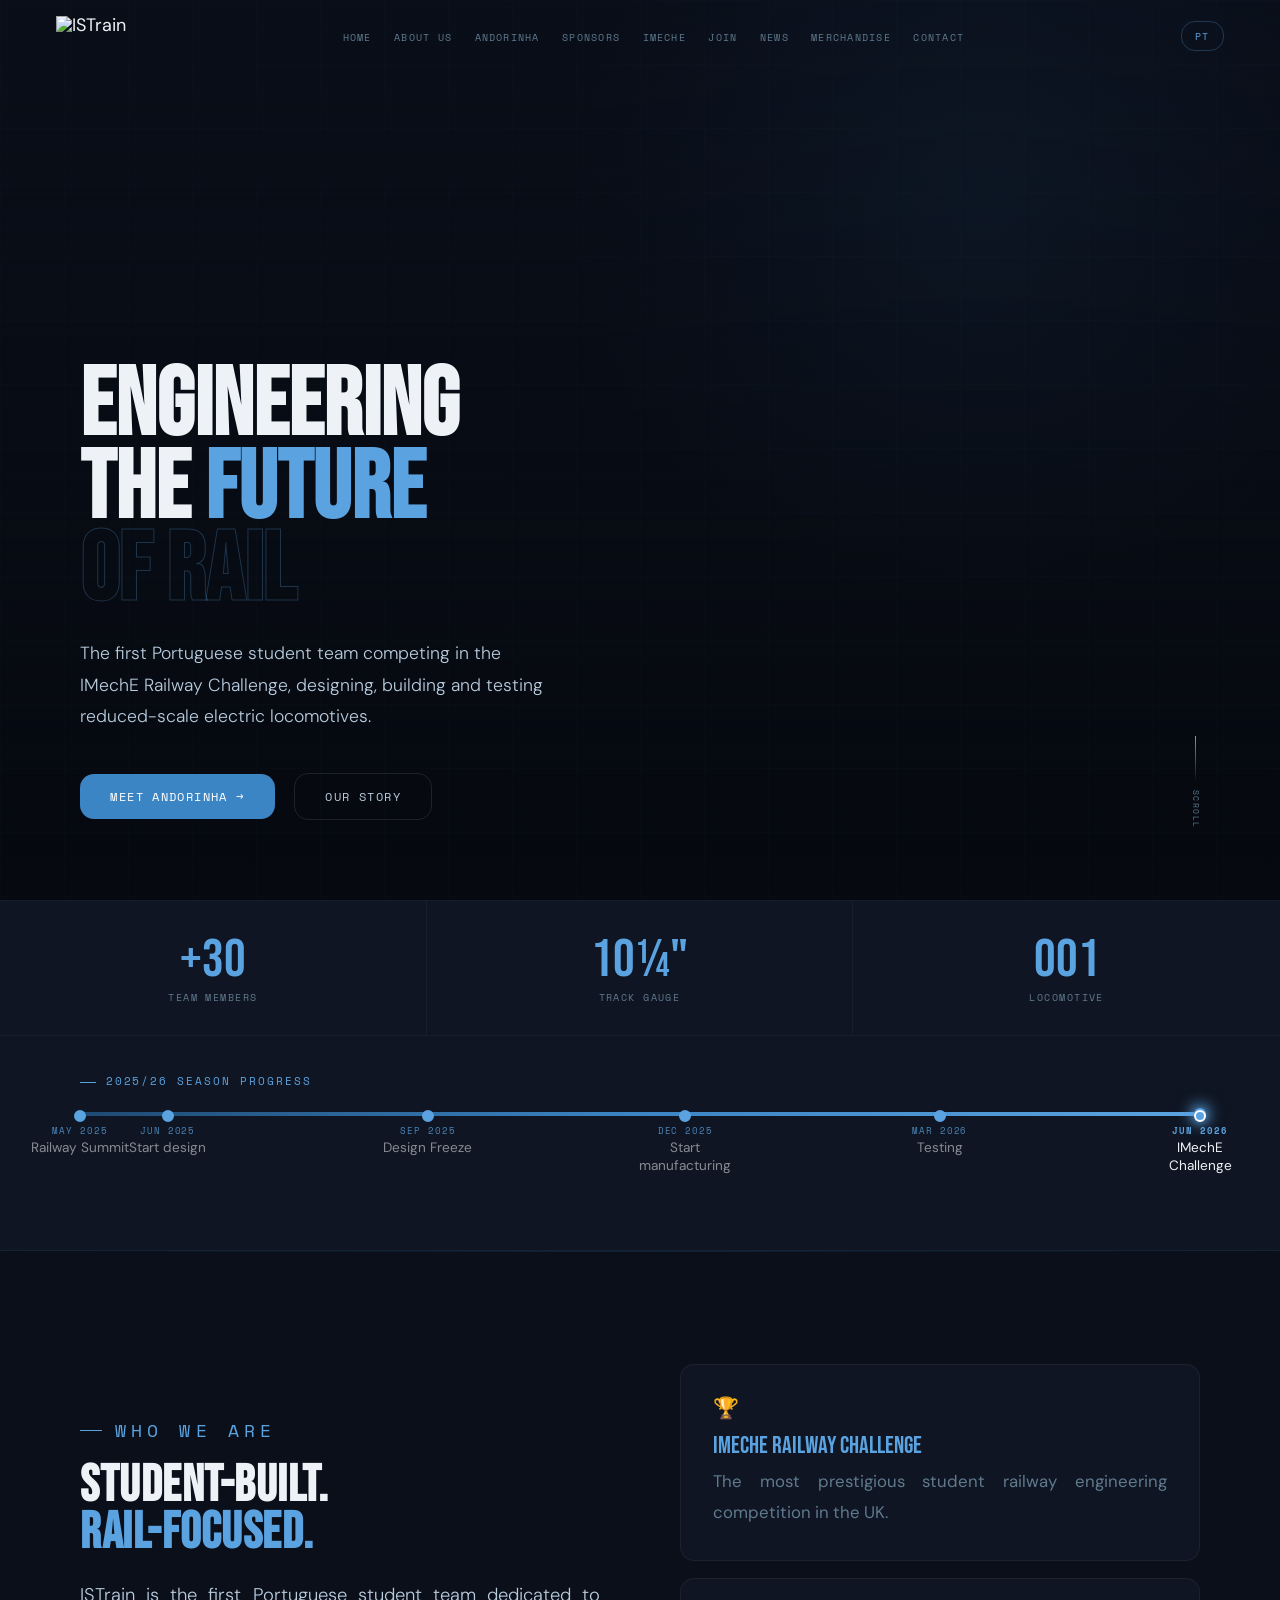
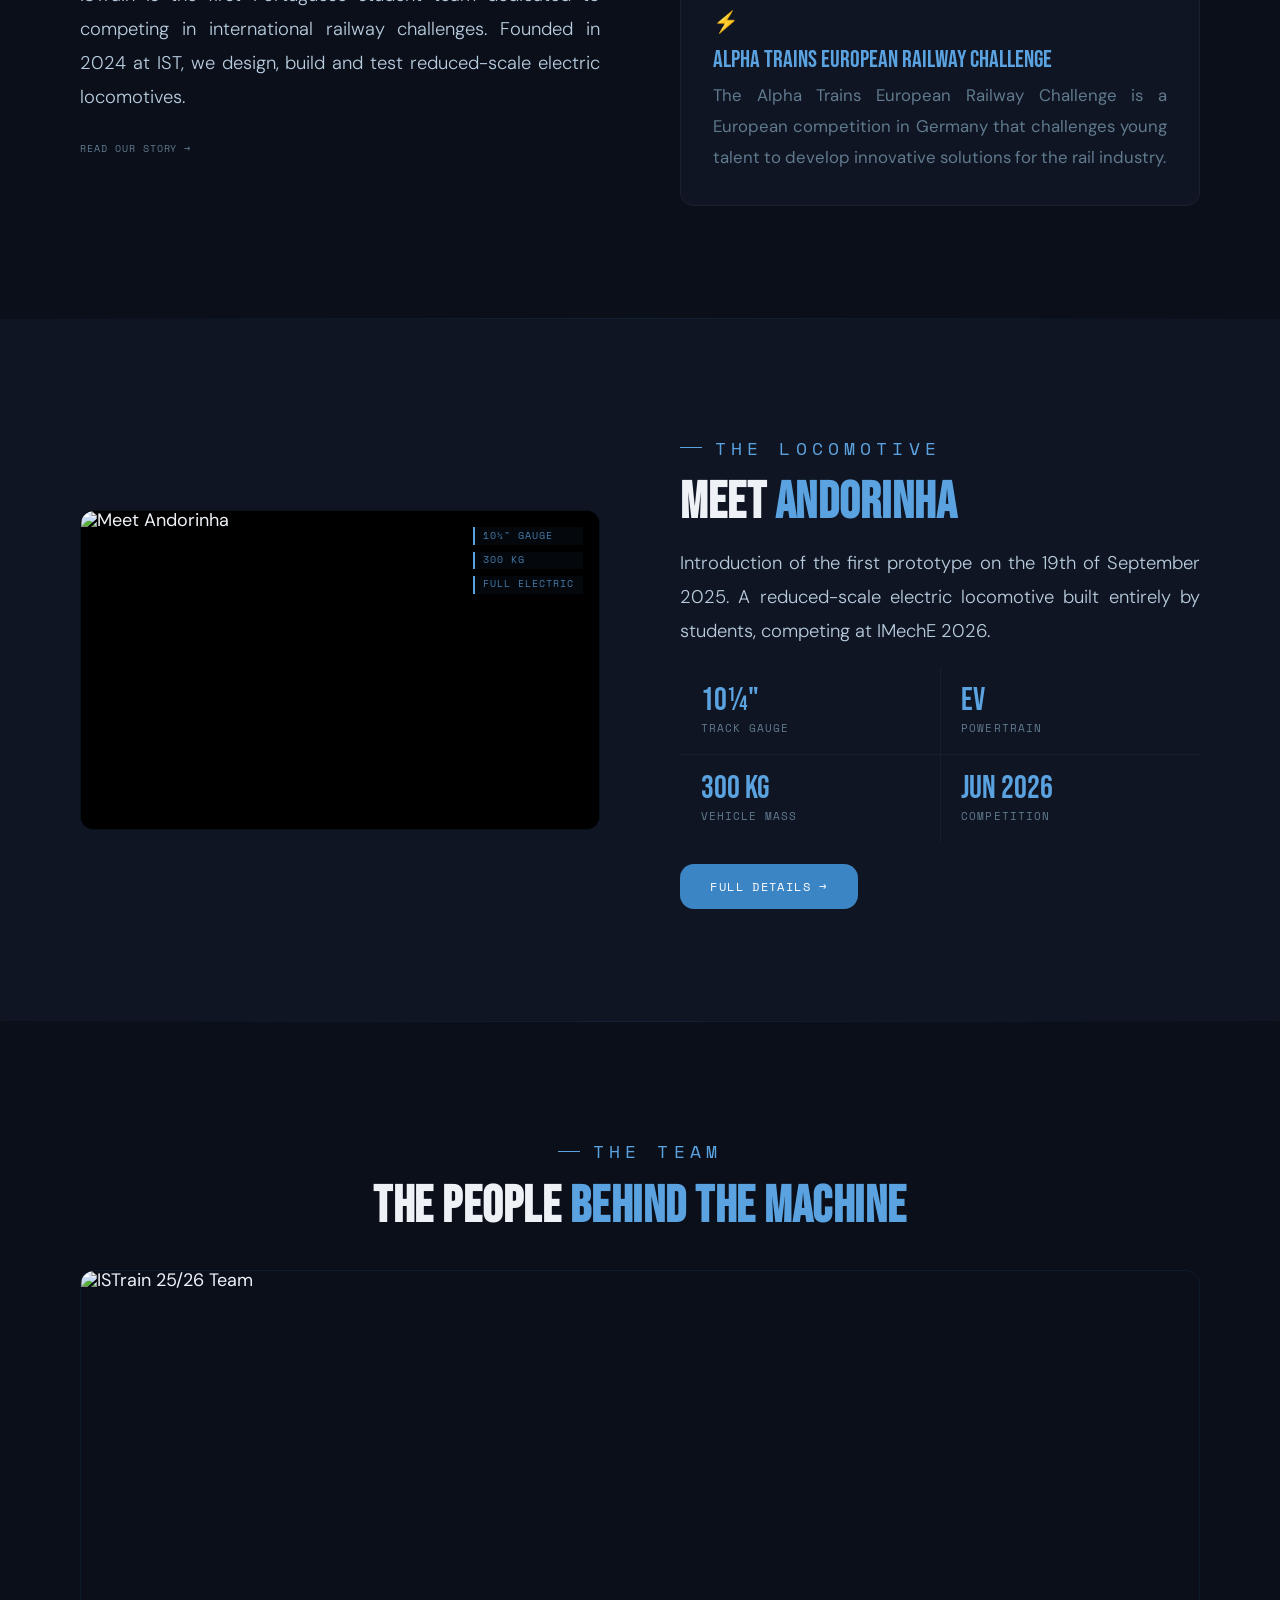
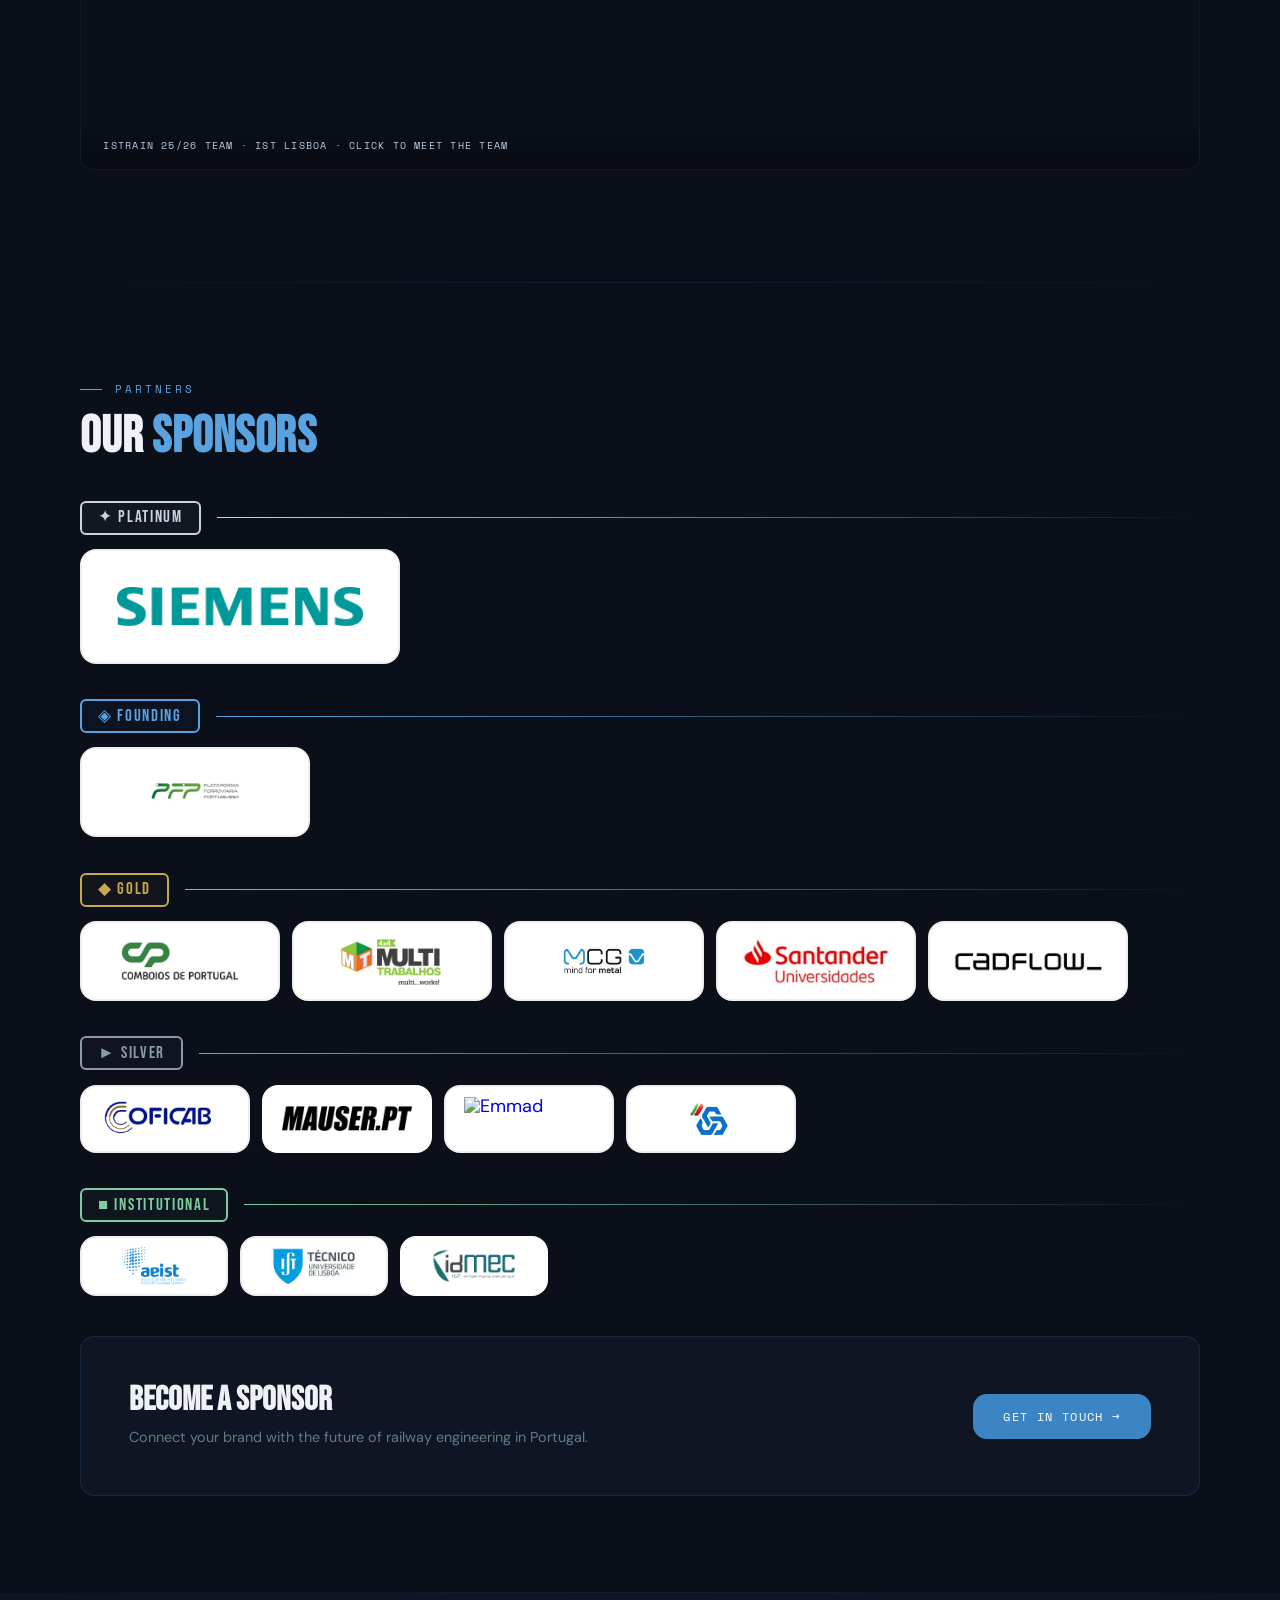
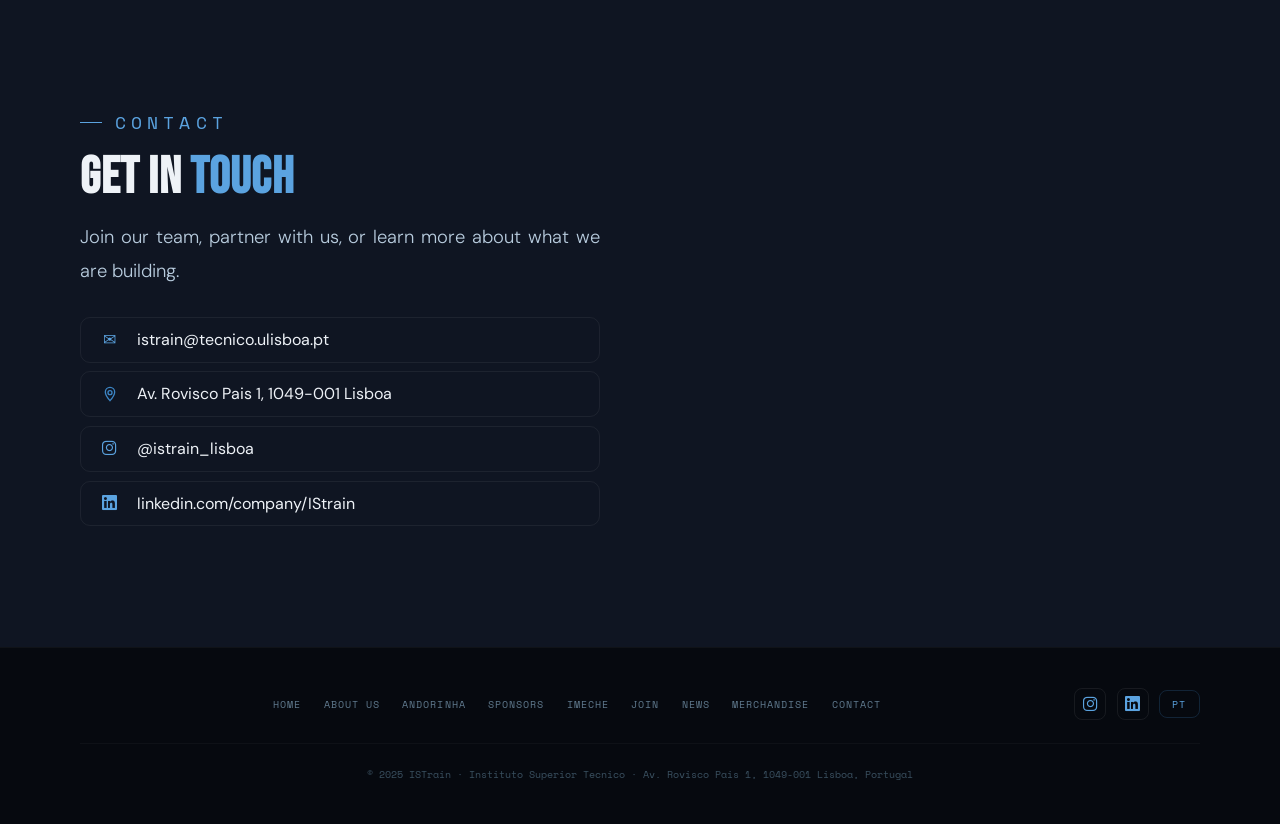
==== commit f98ba1f2: "Tecnico Logo" ====
--- a/index.html
+++ b/index.html
@@ -126,7 +126,9 @@
     <a href="https://mauser.pt/" target="_blank" class="sp-item si-sz hsi mauser-logo">
       <img src="Sponsors/Mauser.png" alt="Mauser">
     </a>
-
+<a href="https://www.emmad.com/" target="_blank" class="sp-item si-sz hsi">
+    <img src="Sponsors/Emmad.png" alt="Emmad">
+</a>
     <a href="https://www.cgd.pt/Particulares/Pages/Particulares_v2.aspx" target="_blank" class="sp-item si-sz hsi">
       <img src="Sponsors/Caixa.jpg" alt="Caixa Geral de Depositos">
     </a>
@@ -141,6 +143,9 @@
     <a href="https://aeist.pt/" target="_blank" class="sp-item in-sz hin">
       <img src="Sponsors/Aeist.png" alt="AEIST">
     </a>
+    <a href="https://tecnico.ulisboa.pt/pt/" target="_blank" class="sp-item in-sz hin">
+    <img src="Sponsors/Tecnico.png" alt="Técnico Lisboa">
+</a>
 
     <a href="https://www.idmec.tecnico.ulisboa.pt/" target="_blank" class="sp-item in-sz hin idmec-logo">
       <img src="Sponsors/Idmec.png" alt="IDMEC">
@@ -305,12 +310,13 @@
     </div>
   </div>
 </div> <div class="page" id="page-sponsors">
-  <div class="pb" style="position:relative;padding:0;min-height:52vh;display:flex;flex-direction:column;justify-content:flex-end;overflow:hidden">
-    <div class="pbg"></div>
+  <div class="pb" style="position:relative;padding:0;min-height:70vh;display:flex;flex-direction:column;justify-content:flex-end;overflow:hidden">
+    <div class="pbg" style="position:absolute;inset:0;background-image:url('Sponsors/Foto%20back.png');background-size:cover;background-position:center;background-repeat:no-repeat;"></div>
+    
     <div style="position:absolute;inset:0;overflow:hidden"><div style="position:absolute;inset:0;background:linear-gradient(to top,var(--black) 0%,rgba(6,9,15,.6) 60%,transparent 100%)"></div></div>
     <div style="position:relative;z-index:1;padding:3rem 5rem 3.5rem"><p class="pbl" data-en="Partners" data-pt="Parceiros">Partners</p><h1 data-en="Our <span>Sponsors</span>" data-pt="Os Nossos <span>Patrocinadores</span>">Our <span>Sponsors</span></h1></div>
     <div class="pbl2"></div>
-  </div>
+</div>
   <div class="spsec">
     <div class="tr rv" style="transition-delay:0s">
       <div class="trh"><span class="tp tppt">&#10022; Platinum</span><div class="tlx tlpt"></div></div>
@@ -339,6 +345,9 @@
       <div class="sp-row">
         <a href="https://www.coficab.pt/" target="_blank" class="sp-item si-sz hsi"><img src="Sponsors/Coficab.png" alt="Coficab"></a>
         <a href="https://mauser.pt/" target="_blank" class="sp-item si-sz hsi mauser-logo"><img src="Sponsors/Mauser.png" alt="Mauser"></a>
+        <a href="https://www.emmad.com/" target="_blank" class="sp-item si-sz hsi">
+    <img src="Sponsors/Emmad.png" alt="Emmad">
+</a>
         <a href="https://www.cgd.pt/Particulares/Pages/Particulares_v2.aspx" target="_blank" class="sp-item si-sz hsi"><img src="Sponsors/Caixa.jpg" alt="Caixa Geral de Depositos"></a>
       </div>
     </div>
@@ -346,6 +355,9 @@
       <div class="trh"><span class="tp tpin">&#9632; Institutional</span><div class="tlx tlin"></div></div>
       <div class="sp-row">
         <a href="https://aeist.pt/" target="_blank" class="sp-item in-sz hin"><img src="Sponsors/Aeist.png" alt="AEIST"></a>
+        <a href="https://tecnico.ulisboa.pt/pt/" target="_blank" class="sp-item in-sz hin">
+    <img src="Sponsors/Tecnico.png" alt="Técnico Lisboa">
+</a>
         <a href="https://www.idmec.tecnico.ulisboa.pt/" target="_blank" class="sp-item in-sz hin idmec-logo"><img src="Sponsors/Idmec.png" alt="IDMEC"></a>
       </div>
     </div>
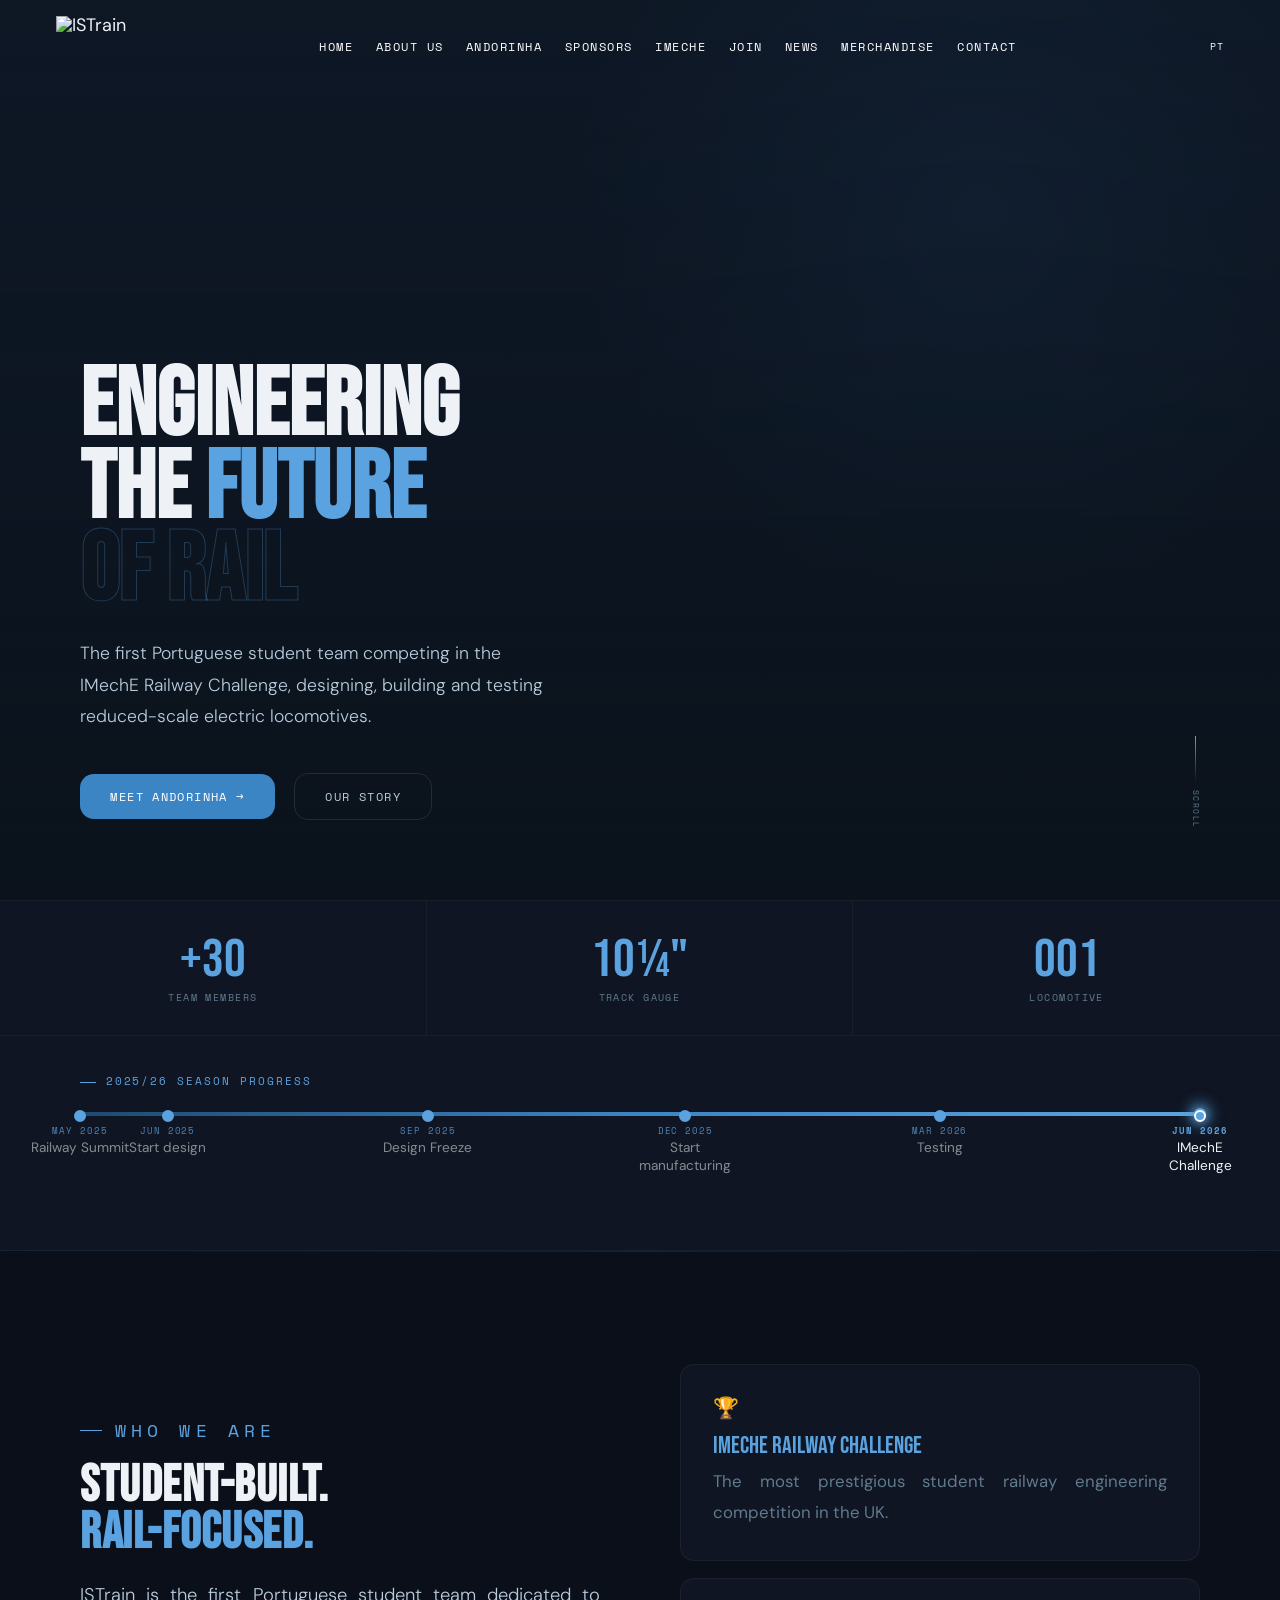
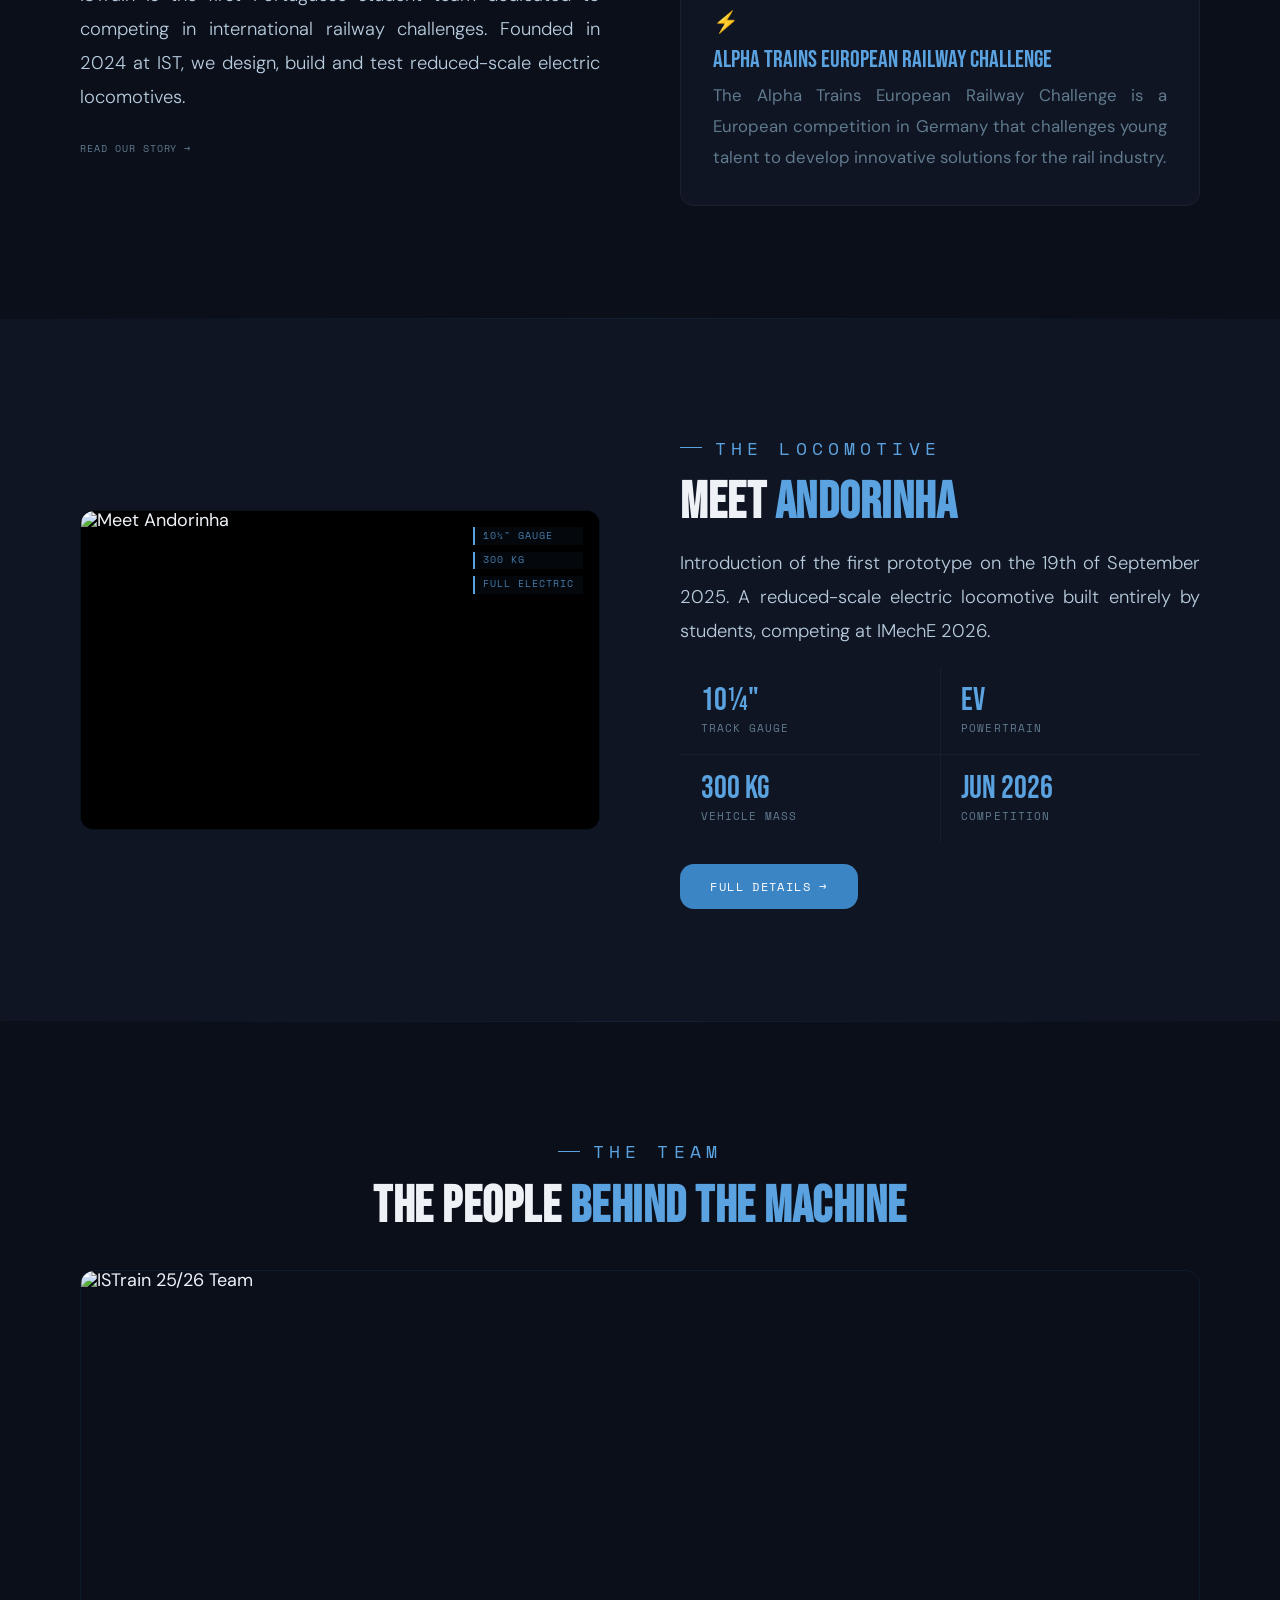
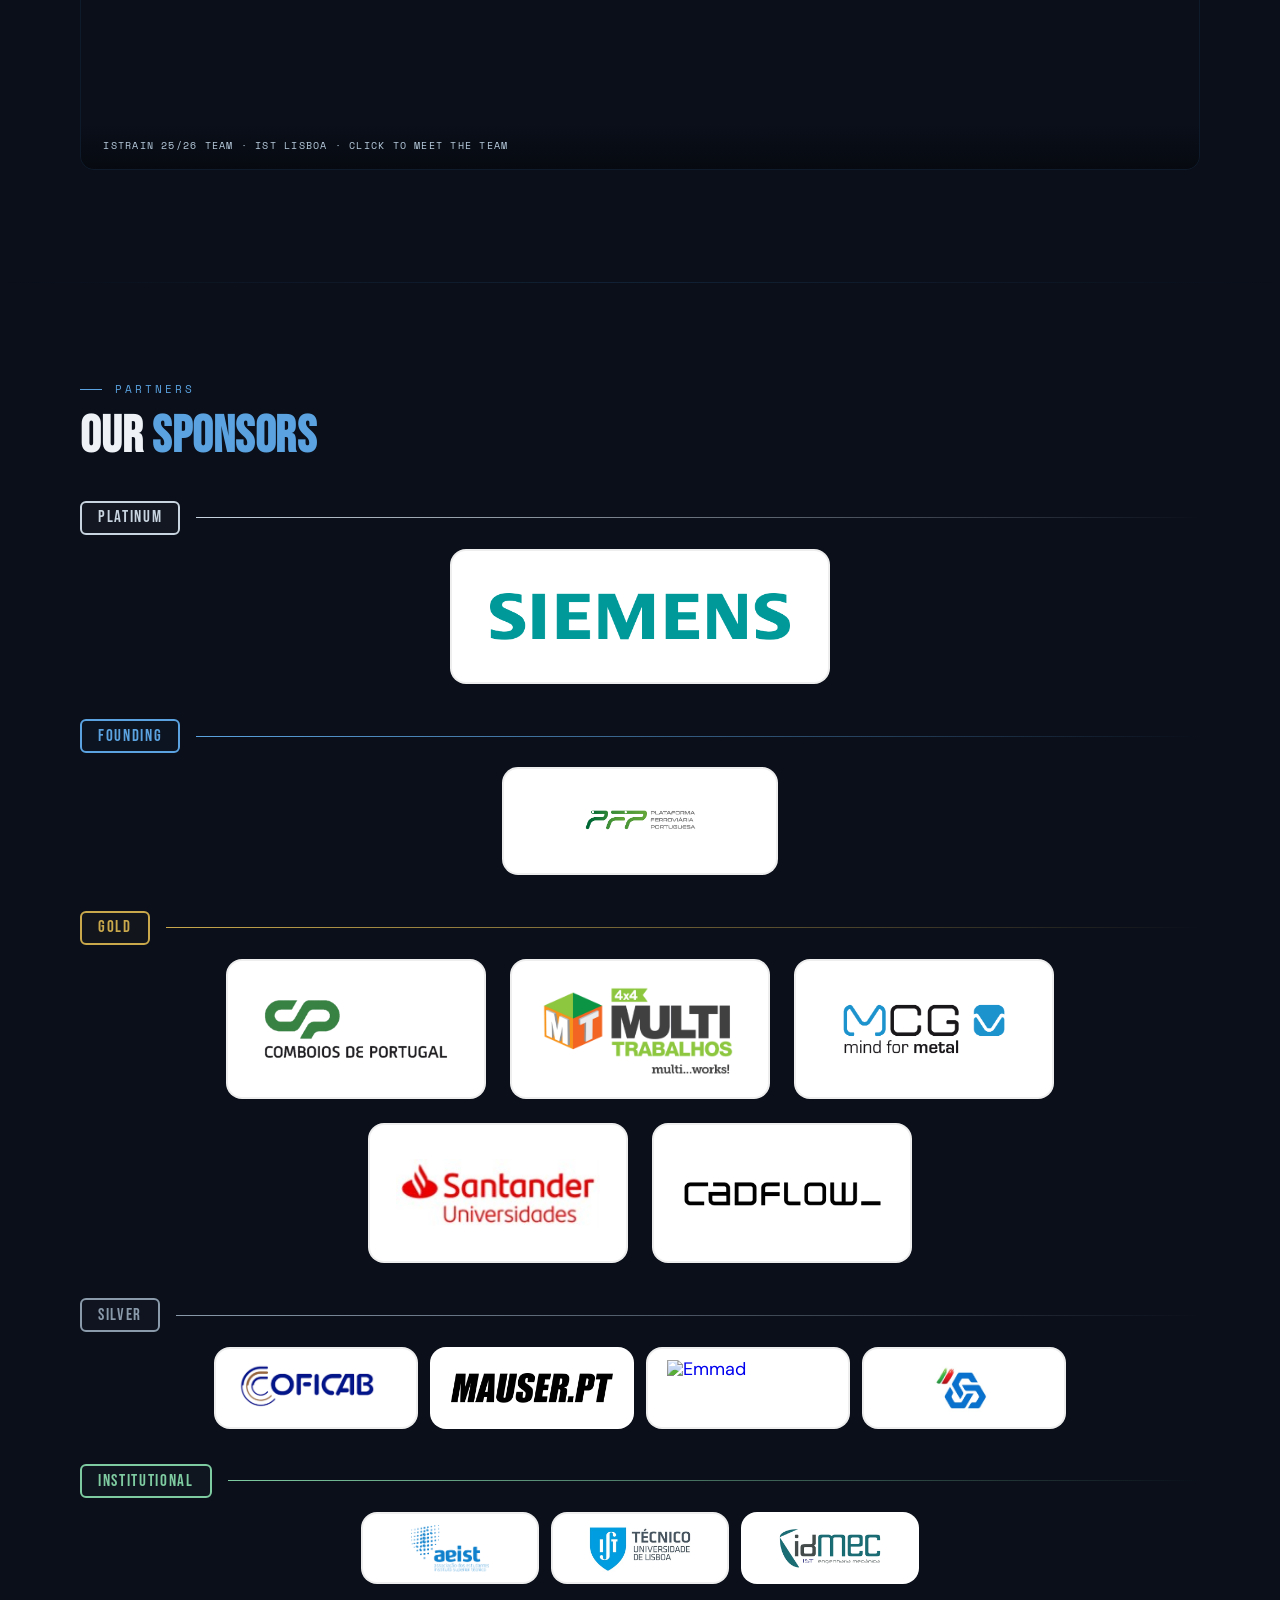
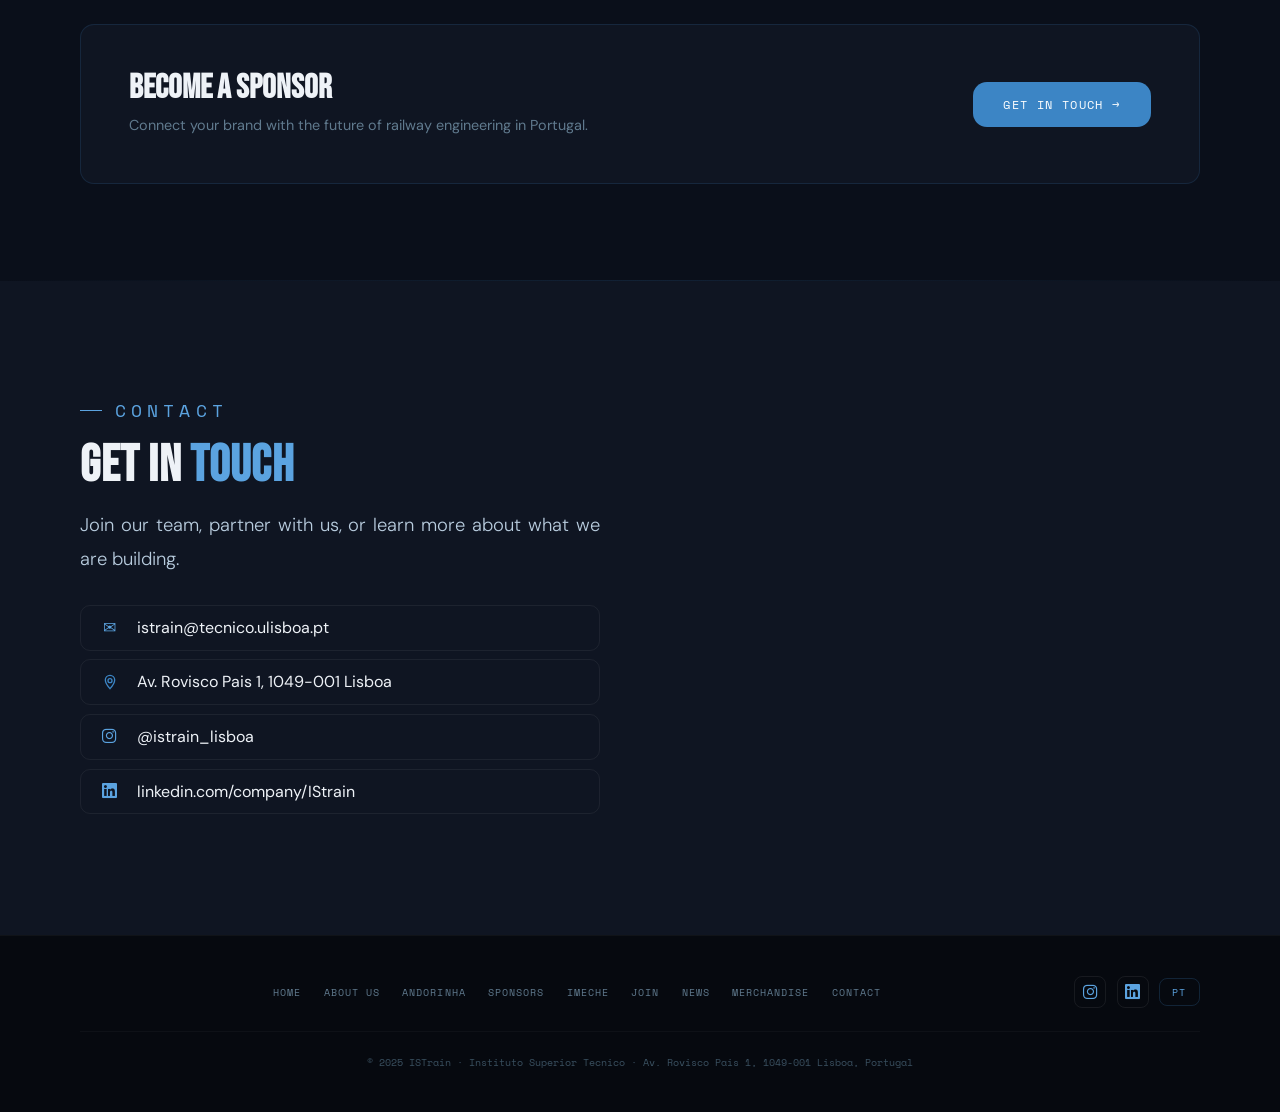
==== commit ce06359c: "Gold sponsors update" ====
--- a/index.html
+++ b/index.html
@@ -71,7 +71,7 @@
 </div><div style="height:1px;background:linear-gradient(90deg,transparent,rgba(60,133,197,.16),transparent)"></div><div class="spsec"><div class="rv" style="margin-bottom:2.5rem"><p class="ey" data-en="Partners" data-pt="Parceiros">Partners</p><h2 class="h1">Our <span class="b" data-en="Sponsors" data-pt="Patrocinadores">Sponsors</span></h2></div>
 
 <div class="tr rv" style="transition-delay:0s">
-  <div class="trh"><span class="tp tppt">&#10022; Platinum</span><div class="tlx tlpt"></div></div>
+  <div class="trh"><span class="tp tppt">Platinum</span><div class="tlx tlpt"></div></div>
   <div class="sp-row">
     <a href="https://www.mobility.siemens.com/global/en.html" target="_blank" class="sp-item pt-sz hpt">
       <img src="Sponsors/Siemens.png" alt="Siemens">
@@ -80,7 +80,7 @@
 </div>
 
 <div class="tr rv" style="transition-delay:0.08s">
-  <div class="trh"><span class="tp tpfo">&#9672; Founding</span><div class="tlx tlfo"></div></div>
+  <div class="trh"><span class="tp tpfo">Founding</span><div class="tlx tlfo"></div></div>
   <div class="sp-row">
     <a href="https://pt.ferrovia.pt/" target="_blank" class="sp-item fo-sz hfo">
       <img src="Sponsors/PFP.png" alt="PFP">
@@ -89,34 +89,22 @@
 </div>
 
 <div class="tr rv" style="transition-delay:0.16s">
-  <div class="trh"><span class="tp tpgo">&#9670; Gold</span><div class="tlx tlgo"></div></div>
-  <div class="sp-row">
-
-    <a href="https://www.cp.pt/info/en/institutional/" target="_blank" class="sp-item go-sz hgo">
-      <img src="Sponsors/CP.png" alt="CP">
-    </a>
-
-    <a href="https://www.4x4mt.pt/" target="_blank" class="sp-item go-sz hgo">
-      <img src="Sponsors/4x4 Multitrabalhos.png" alt="4x4 Multitrabalhos">
-    </a>
-
-    <a href="https://www.mcg.pt/" target="_blank" class="sp-item go-sz hgo">
-      <img src="Sponsors/MCG.png" alt="MCG">
-    </a>
-
-    <a href="https://www.santander.pt/" target="_blank" class="sp-item go-sz hgo">
-      <img src="Sponsors/Santander.jpg" alt="Santander Universidades">
-    </a>
-
-    <a href="https://www.cadflow.pt/" target="_blank" class="sp-item go-sz hgo">
-      <img src="Sponsors/Cadlow.png" alt="Cadflow">
-    </a>
-
-  </div>
+<div class="trh"><span class="tp tpgo">Gold</span><div class="tlx tlgo"></div></div>
+
+<div class="sp-row" style="display: flex; justify-content: center; gap: 1.5rem; margin-bottom: 1.5rem;">
+  <a href="https://www.cp.pt/info/en/institutional/" target="_blank" class="sp-item go-sz hgo"><img src="Sponsors/CP.png" alt="CP"></a>
+  <a href="https://www.4x4mt.pt/" target="_blank" class="sp-item go-sz hgo"><img src="Sponsors/4x4 Multitrabalhos.png" alt="4x4 Multitrabalhos"></a>
+  <a href="https://www.mcg.pt/" target="_blank" class="sp-item go-sz hgo"><img src="Sponsors/MCG.png" alt="MCG"></a>
+</div>
+
+<div class="sp-row" style="display: flex; justify-content: center; gap: 1.5rem;">
+  <a href="https://www.santander.pt/" target="_blank" class="sp-item go-sz hgo"><img src="Sponsors/Santander.jpg" alt="Santander Universidades"></a>
+  <a href="https://www.cadflow.pt/" target="_blank" class="sp-item go-sz hgo"><img src="Sponsors/Cadlow.png" alt="Cadflow"></a>
+</div>
 </div>
 
 <div class="tr rv" style="transition-delay:0.24s">
-  <div class="trh"><span class="tp tpsi">&#9658; Silver</span><div class="tlx tlsi"></div></div>
+  <div class="trh"><span class="tp tpsi">Silver</span><div class="tlx tlsi"></div></div>
   <div class="sp-row">
 
     <a href="https://www.coficab.pt/" target="_blank" class="sp-item si-sz hsi">
@@ -137,7 +125,7 @@
 </div>
 
 <div class="tr rv" style="transition-delay:0.32s">
-  <div class="trh"><span class="tp tpin">&#9632; Institutional</span><div class="tlx tlin"></div></div>
+  <div class="trh"><span class="tp tpin">Institutional</span><div class="tlx tlin"></div></div>
   <div class="sp-row">
 
     <a href="https://aeist.pt/" target="_blank" class="sp-item in-sz hin">
@@ -319,29 +307,33 @@
 </div>
   <div class="spsec">
     <div class="tr rv" style="transition-delay:0s">
-      <div class="trh"><span class="tp tppt">&#10022; Platinum</span><div class="tlx tlpt"></div></div>
+      <div class="trh"><span class="tp tppt">Platinum</span><div class="tlx tlpt"></div></div>
       <div class="sp-row">
         <a href="https://www.mobility.siemens.com/global/en.html" target="_blank" class="sp-item pt-sz hpt"><img src="Sponsors/Siemens.png" alt="Siemens"></a>
       </div>
     </div>
     <div class="tr rv" style="transition-delay:0.08s">
-      <div class="trh"><span class="tp tpfo">&#9672; Founding</span><div class="tlx tlfo"></div></div>
+      <div class="trh"><span class="tp tpfo">Founding</span><div class="tlx tlfo"></div></div>
       <div class="sp-row">
         <a href="https://pt.ferrovia.pt/" target="_blank" class="sp-item fo-sz hfo"><img src="Sponsors/PFP.png" alt="PFP"></a>
       </div>
     </div>
     <div class="tr rv" style="transition-delay:0.16s">
-      <div class="trh"><span class="tp tpgo">&#9670; Gold</span><div class="tlx tlgo"></div></div>
-      <div class="sp-row">
-        <a href="https://www.cp.pt/info/en/institutional/" target="_blank" class="sp-item go-sz hgo"><img src="Sponsors/CP.png" alt="CP"></a>
-        <a href="https://www.4x4mt.pt/" target="_blank" class="sp-item go-sz hgo"><img src="Sponsors/4x4 Multitrabalhos.png" alt="4x4 Multitrabalhos"></a>
-        <a href="https://www.mcg.pt/" target="_blank" class="sp-item go-sz hgo"><img src="Sponsors/MCG.png" alt="MCG"></a>
-        <a href="https://www.santander.pt/" target="_blank" class="sp-item go-sz hgo"><img src="Sponsors/Santander.jpg" alt="Santander Universidades"></a>
-        <a href="https://www.cadflow.pt/" target="_blank" class="sp-item go-sz hgo"><img src="Sponsors/Cadlow.png" alt="Cadflow"></a>
-      </div>
+      <div class="trh"><span class="tp tpgo">Gold</span><div class="tlx tlgo"></div></div>
+
+<div class="sp-row" style="display: flex; justify-content: center; gap: 1.5rem; margin-bottom: 1.5rem;">
+  <a href="https://www.cp.pt/info/en/institutional/" target="_blank" class="sp-item go-sz hgo"><img src="Sponsors/CP.png" alt="CP"></a>
+  <a href="https://www.4x4mt.pt/" target="_blank" class="sp-item go-sz hgo"><img src="Sponsors/4x4 Multitrabalhos.png" alt="4x4 Multitrabalhos"></a>
+  <a href="https://www.mcg.pt/" target="_blank" class="sp-item go-sz hgo"><img src="Sponsors/MCG.png" alt="MCG"></a>
+</div>
+
+<div class="sp-row" style="display: flex; justify-content: center; gap: 1.5rem;">
+  <a href="https://www.santander.pt/" target="_blank" class="sp-item go-sz hgo"><img src="Sponsors/Santander.jpg" alt="Santander Universidades"></a>
+  <a href="https://www.cadflow.pt/" target="_blank" class="sp-item go-sz hgo"><img src="Sponsors/Cadlow.png" alt="Cadflow"></a>
+</div>
     </div>
     <div class="tr rv" style="transition-delay:0.24s">
-      <div class="trh"><span class="tp tpsi">&#9658; Silver</span><div class="tlx tlsi"></div></div>
+      <div class="trh"><span class="tp tpsi">Silver</span><div class="tlx tlsi"></div></div>
       <div class="sp-row">
         <a href="https://www.coficab.pt/" target="_blank" class="sp-item si-sz hsi"><img src="Sponsors/Coficab.png" alt="Coficab"></a>
         <a href="https://mauser.pt/" target="_blank" class="sp-item si-sz hsi mauser-logo"><img src="Sponsors/Mauser.png" alt="Mauser"></a>
@@ -352,7 +344,7 @@
       </div>
     </div>
     <div class="tr rv" style="transition-delay:0.32s">
-      <div class="trh"><span class="tp tpin">&#9632; Institutional</span><div class="tlx tlin"></div></div>
+      <div class="trh"><span class="tp tpin">Institutional</span><div class="tlx tlin"></div></div>
       <div class="sp-row">
         <a href="https://aeist.pt/" target="_blank" class="sp-item in-sz hin"><img src="Sponsors/Aeist.png" alt="AEIST"></a>
         <a href="https://tecnico.ulisboa.pt/pt/" target="_blank" class="sp-item in-sz hin">
--- a/styles.css
+++ b/styles.css
@@ -13,7 +13,7 @@
 nav.sc{background:rgba(6,9,15,.95);backdrop-filter:blur(24px);border-bottom:1px solid rgba(60,133,197,.1);}
 .nlogo{display:flex;align-items:center;cursor:pointer;}.nlogo img{height:48px;width:auto;}
 .nlinks{display:flex;gap:1.4rem;list-style:none;align-items:center;}
-.nlinks a{font-family:"Space Mono",monospace;font-size:.65rem;letter-spacing:.12em;text-transform:uppercase;color:var(--grey);text-decoration:none;position:relative;transition:color .3s;cursor:pointer;}
+.nlinks a{font-family:"Space Mono",monospace;font-size:.78rem;letter-spacing:.12em;text-transform:uppercase;color:var(--grey);text-decoration:none;position:relative;transition:color .3s;cursor:pointer;}
 .nlinks a::after{content:"";position:absolute;bottom:-3px;left:0;width:0;height:1px;background:var(--bl);transition:width .3s;}
 .nlinks a:hover,.nlinks a.on{color:var(--white);}.nlinks a:hover::after,.nlinks a.on::after{width:100%;}
 .npt{font-family:"Space Mono",monospace;font-size:.63rem;letter-spacing:.1em;text-transform:uppercase;border:1px solid rgba(91,163,224,.28);color:var(--bl);padding:.4rem .85rem;transition:all .3s;display:flex;align-items:center;gap:6px;cursor:pointer;background:none;border-radius:var(--r);}
@@ -49,7 +49,7 @@
 .hero{position:relative;height:100vh;min-height:640px;display:flex;flex-direction:column;justify-content:flex-end;padding:0 5rem 5rem;overflow:hidden;}
 .hvid{position:absolute;inset:0;}.hvid video{width:100%;height:100%;object-fit:cover;opacity:.46;}
 .hov{position:absolute;inset:0;background:linear-gradient(to top,rgba(6,9,15,1) 0%,rgba(6,9,15,.5) 50%,rgba(6,9,15,.1) 100%);}
-.hgr{position:absolute;inset:0;background-image:linear-gradient(rgba(60,133,197,.02) 1px,transparent 1px),linear-gradient(90deg,rgba(60,133,197,.02) 1px,transparent 1px);background-size:64px 64px;}
+.hgr{position:absolute;inset:0;background:rgba(91,163,224,0.06);}
 .horb{position:absolute;width:900px;height:900px;border-radius:50%;top:-250px;right:-150px;background:radial-gradient(rgba(60,133,197,.07),transparent 65%);animation:op 12s ease-in-out infinite alternate;pointer-events:none;}
 @keyframes op{from{transform:scale(1);}to{transform:scale(1.12) translate(-15px,15px);}}
 .hcp{position:relative;z-index:1;max-width:680px;margin-top:auto;}
@@ -95,7 +95,7 @@
 /* Ticker removed */
 /* PAGE BANNER */
 .pb{position:relative;padding:9.5rem 5rem 4.5rem;overflow:hidden;background:var(--black);}
-.pbg{position:absolute;inset:0;background-image:linear-gradient(rgba(60,133,197,.03) 1px,transparent 1px),linear-gradient(90deg,rgba(60,133,197,.03) 1px,transparent 1px);background-size:56px 56px;}
+.pbg{position:absolute;inset:0;background:rgba(91,163,224,0.03);}
 .pb::after{content:"";position:absolute;inset:0;background:radial-gradient(ellipse 70% 100% at 75% 50%,rgba(60,133,197,.05),transparent);}
 .pbl{font-family:"Space Mono",monospace;font-size:.7rem;letter-spacing:.28em;text-transform:uppercase;color:var(--bl);margin-bottom:.75rem;position:relative;z-index:1;}
 .pb h1{font-family:"Bebas Neue",sans-serif;font-size:clamp(4rem,8vw,8.5rem);line-height:.88;position:relative;z-index:1;}
@@ -126,14 +126,20 @@
 .tlsi{background:linear-gradient(90deg,var(--sv),transparent);}
 .tlin{background:linear-gradient(90deg,var(--inst),transparent);}
 .sp-row{display:flex;gap:12px;flex-wrap:wrap;align-items:center;}
+
+/* Center sponsor rows on the Sponsors page */
+#page-sponsors .sp-row{justify-content:center;}
+
+/* Center sponsor rows on the Home page */
+#page-home .sp-row{justify-content:center;}
 .sp-item{background:#fff;display:flex;align-items:center;justify-content:center;text-decoration:none;border-radius:16px;border:2px solid rgba(200,200,200,.3);transition:transform .25s,box-shadow .25s,border-color .25s;flex-shrink:0;overflow:hidden;}
 .sp-item:hover{transform:scale(1.05);z-index:2;}
 .sp-item img{object-fit:contain;display:block;width:100%;height:100%;}
-.pt-sz{width:320px;height:115px;padding:1rem 2.2rem;}
-.fo-sz{width:230px;height:90px;padding:.8rem 1.6rem;}
-.go-sz{width:200px;height:80px;padding:.7rem 1.4rem;}
-.si-sz{width:170px;height:68px;padding:.65rem 1.1rem;}
-.in-sz{width:148px;height:60px;padding:.55rem 1rem;}
+.pt-sz{width:380px;height:135px;padding:1rem 2.4rem;}
+.fo-sz{width:276px;height:108px;padding:.9rem 1.8rem;}
+.go-sz{width:240px;height:96px;padding:.8rem 1.6rem;}
+.si-sz{width:204px;height:82px;padding:.7rem 1.2rem;}
+.in-sz{width:178px;height:72px;padding:.65rem 1.1rem;}
 .hpt:hover{box-shadow:0 0 0 3px rgba(200,212,223,.8),0 8px 28px rgba(200,212,223,.35);border-color:var(--pt);}
 .hfo:hover{box-shadow:0 0 0 3px rgba(91,163,224,.7),0 8px 24px rgba(91,163,224,.3);border-color:var(--bl);}
 .hgo:hover{box-shadow:0 0 0 3px rgba(201,168,76,.7),0 8px 24px rgba(201,168,76,.3);border-color:var(--gd);}
@@ -224,7 +230,7 @@
 .loco-hero-sub{font-family:"Space Mono",monospace;font-size:.75rem;letter-spacing:.18em;text-transform:uppercase;color:var(--grey);margin-top:.8rem;}
 /* Andorinha viewer */
 .loco-viewer-wrap{background:var(--dark3);padding:4rem 5rem;display:flex;justify-content:center;align-items:center;min-height:480px;position:relative;overflow:hidden;}
-.loco-viewer-wrap::before{content:"";position:absolute;inset:0;background-image:linear-gradient(rgba(60,133,197,.04) 1px,transparent 1px),linear-gradient(90deg,rgba(60,133,197,.04) 1px,transparent 1px);background-size:50px 50px;pointer-events:none;}
+.loco-viewer-wrap::before{content:"";position:absolute;inset:0;background:rgba(91,163,224,0.04);pointer-events:none;}
 .loco-viewer-wrap::after{content:"";position:absolute;inset:0;background:radial-gradient(ellipse 60% 70% at 50% 55%,rgba(60,133,197,.1),transparent);pointer-events:none;}
 .loco-main-img{max-width:85%;max-height:400px;object-fit:contain;position:relative;z-index:2;filter:drop-shadow(0 0 40px rgba(60,133,197,.3)) drop-shadow(0 20px 60px rgba(0,0,0,.5));animation:locoFloat 7s ease-in-out infinite;}
 @keyframes locoFloat{0%,100%{transform:translateY(0);}50%{transform:translateY(-12px);}}
@@ -340,3 +346,39 @@
 /* Transparent background logos show on dark */
 .sp-item.idmec-logo, .sp-item.mauser-logo { background: var(--dark2) !important; border-color: rgba(255,255,255,.15) !important; }
 .sp-item.idmec-logo:hover, .sp-item.mauser-logo:hover { background: var(--dark3) !important; }
+/* ISTrain Nav Bar Customizations */
+
+.nlogo img {
+    height: 60px !important; 
+}
+
+.nlinks li a {
+    color: #ffffff !important;
+}
+
+#lang-btn, #mob-lang-btn {
+    color: #ffffff !important;
+    border: 1px solid #ffffff;
+    background: transparent;
+}
+/* Removes the border line and leaves only the white text */
+#lang-btn, #mob-lang-btn {
+    color: #ffffff !important;
+    border: none !important;      /* Removes the outline/lining */
+    background: transparent !important; /* Ensures no background color shows */
+    outline: none !important;     /* Removes any default browser focus lines */
+    padding: 0;                   /* Removes extra spacing around the text */
+    cursor: pointer;
+}
+#lang-btn:hover, #mob-lang-btn:hover {
+    opacity: 0.7; /* Fades the white text slightly on hover */
+    transition: opacity 0.2s ease;
+}
+/* Makes the Gold Tier Sponsor boxes larger */
+.go-sz {
+    width: 260px !important;  /* Adjust this width as needed */
+    height: 140px !important; /* Adjust this height as needed */
+    display: flex !important;
+    align-items: center;
+    justify-content: center;
+}
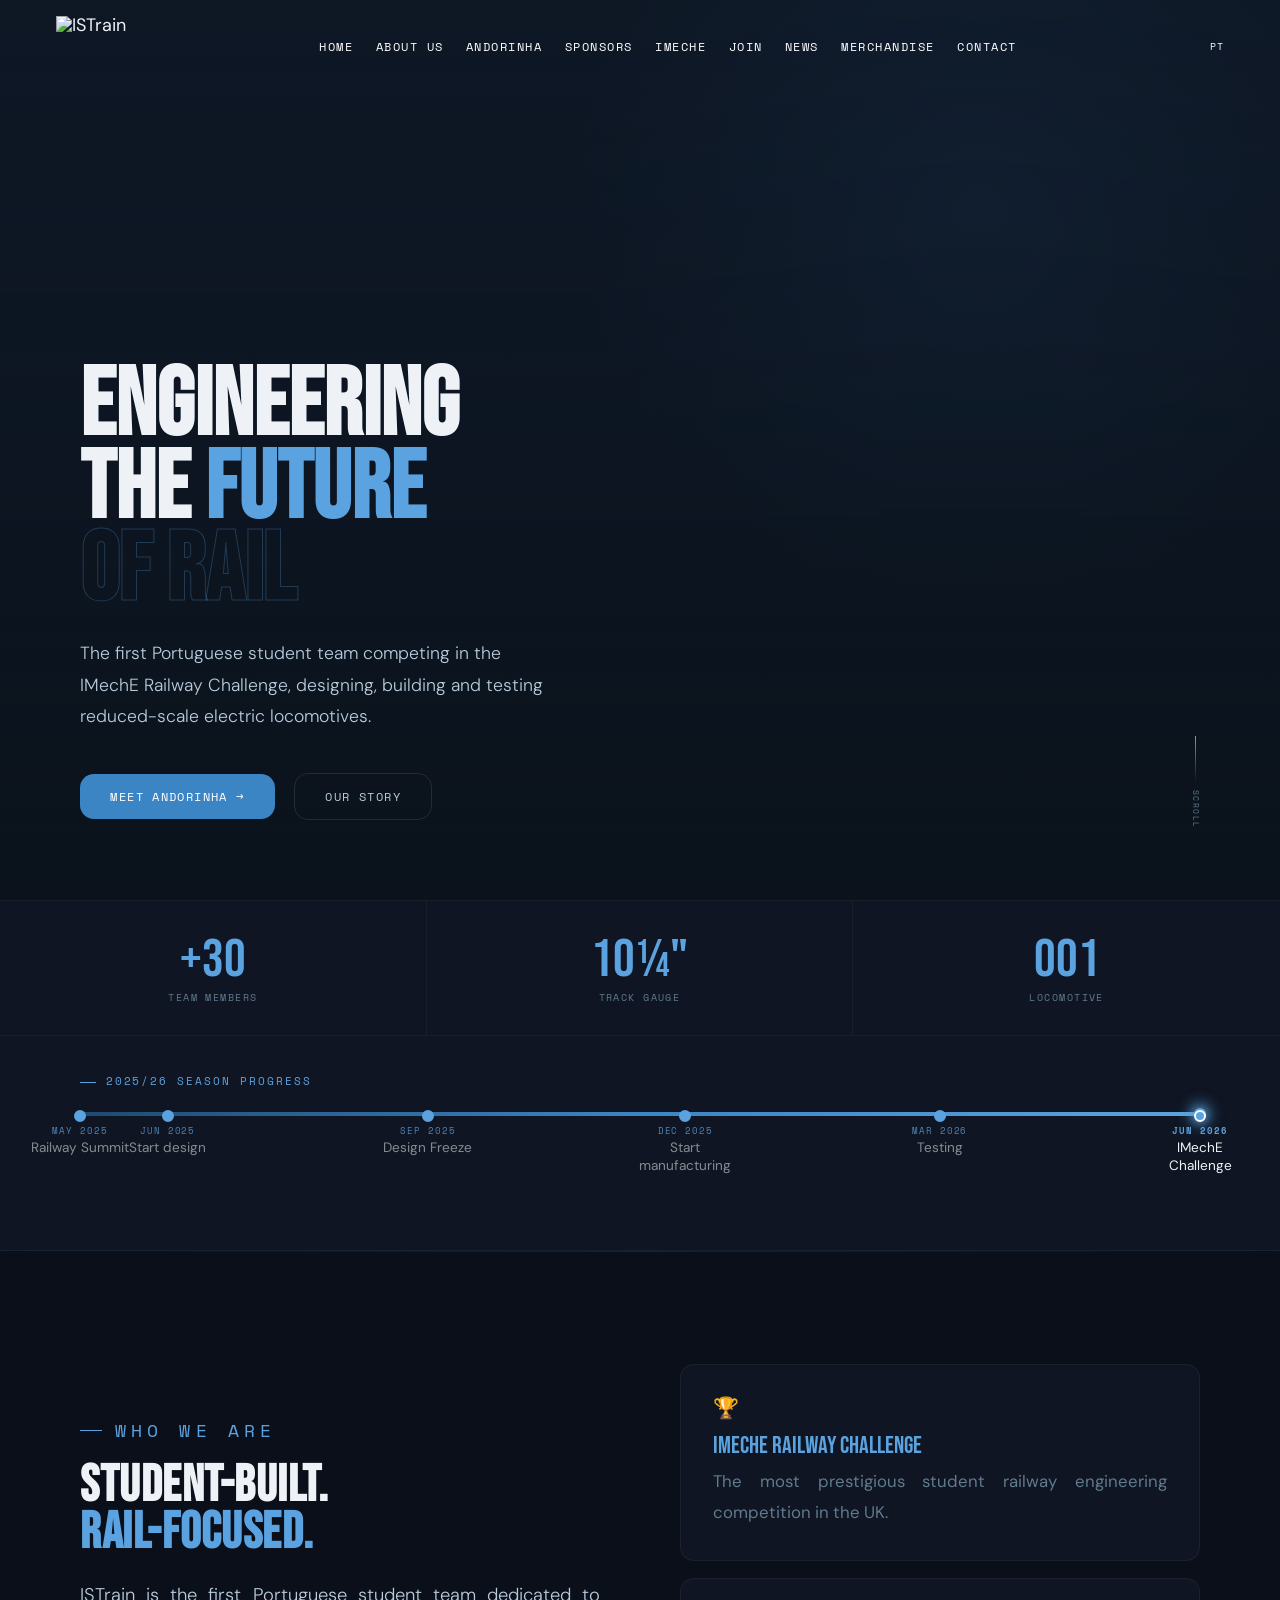
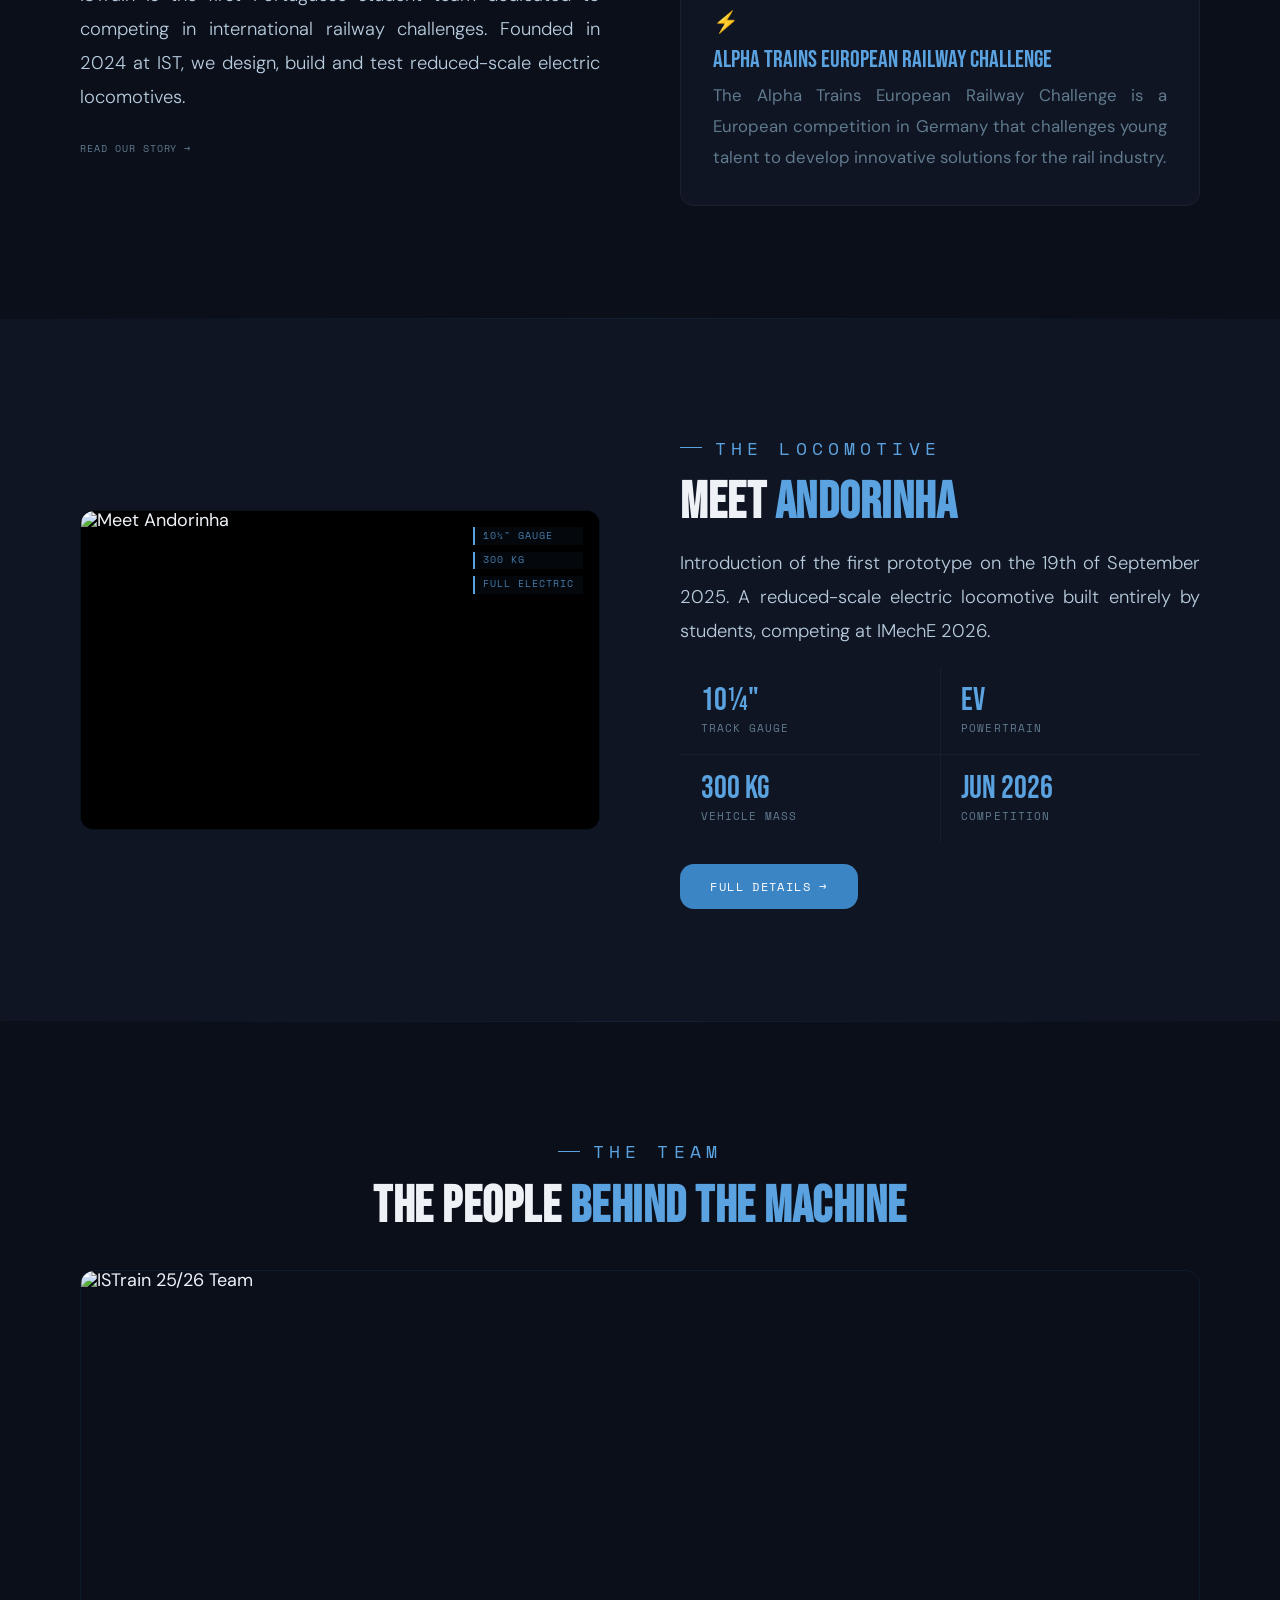
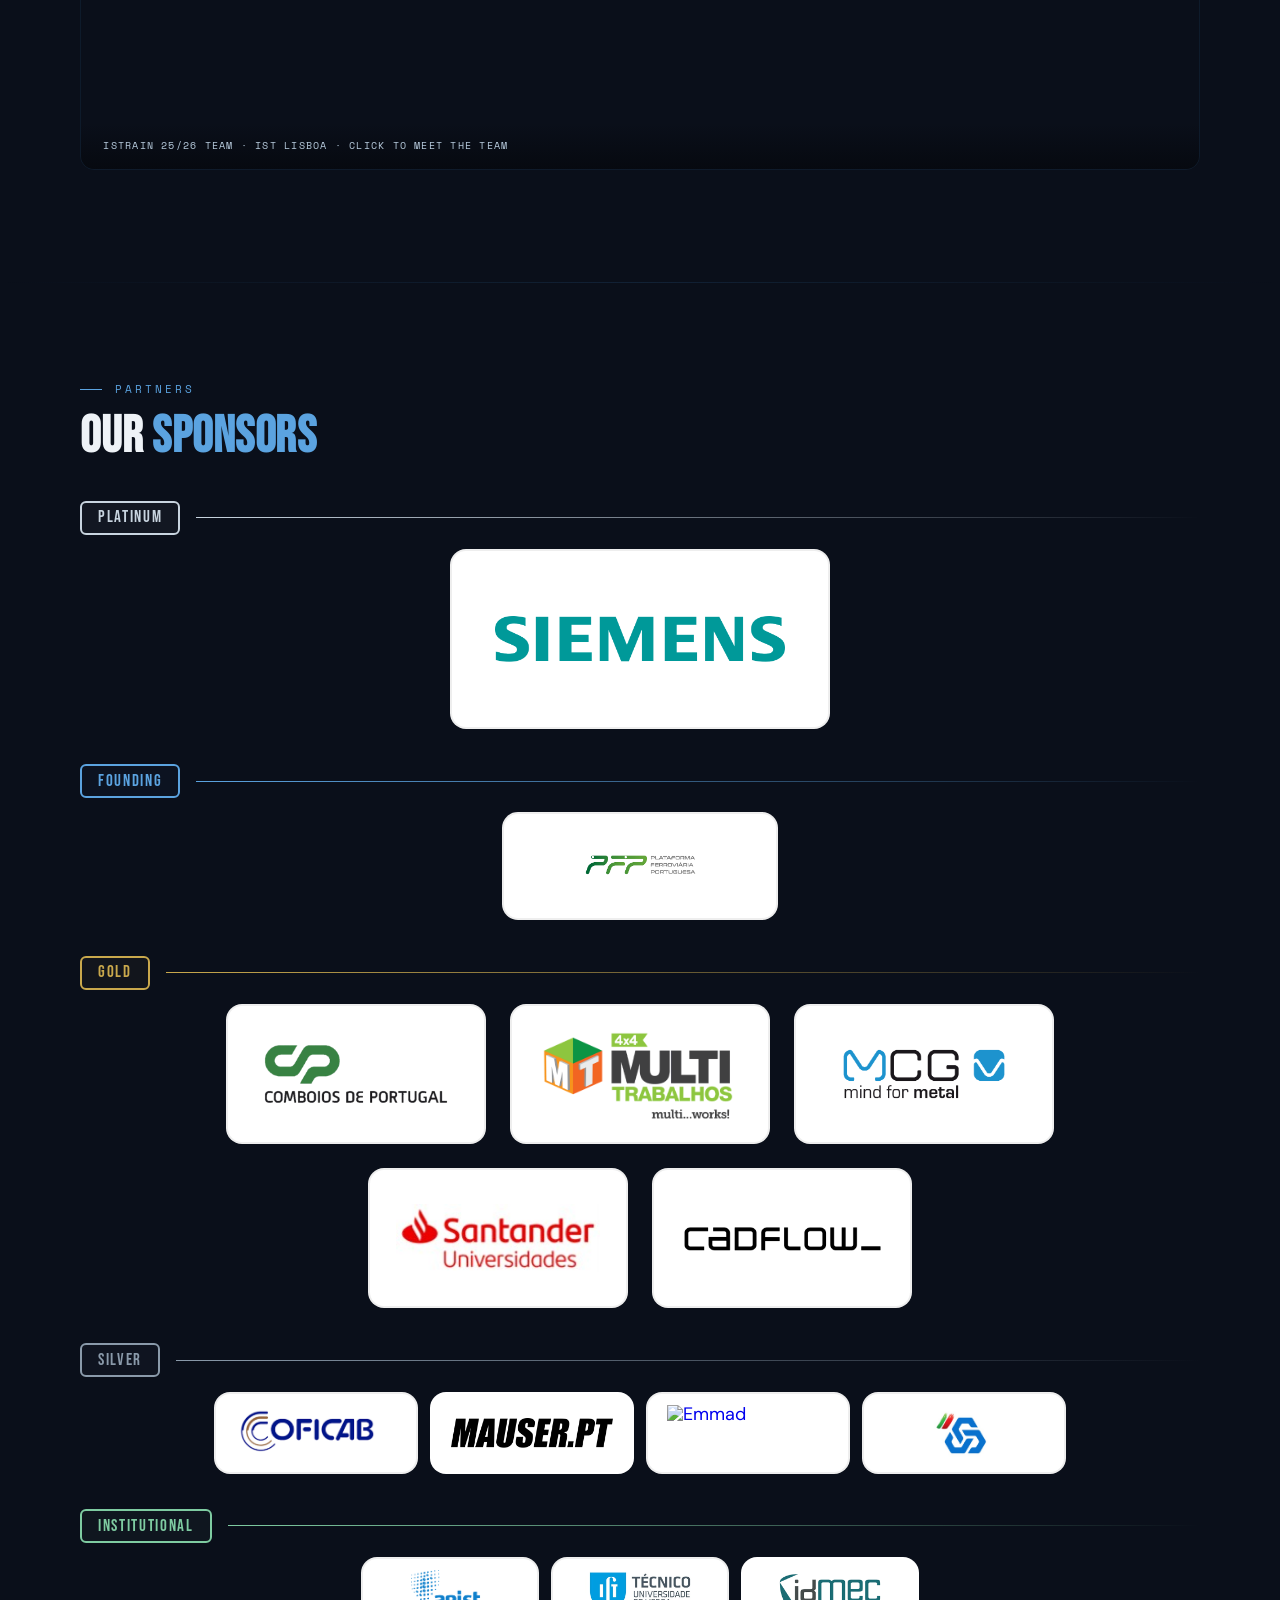
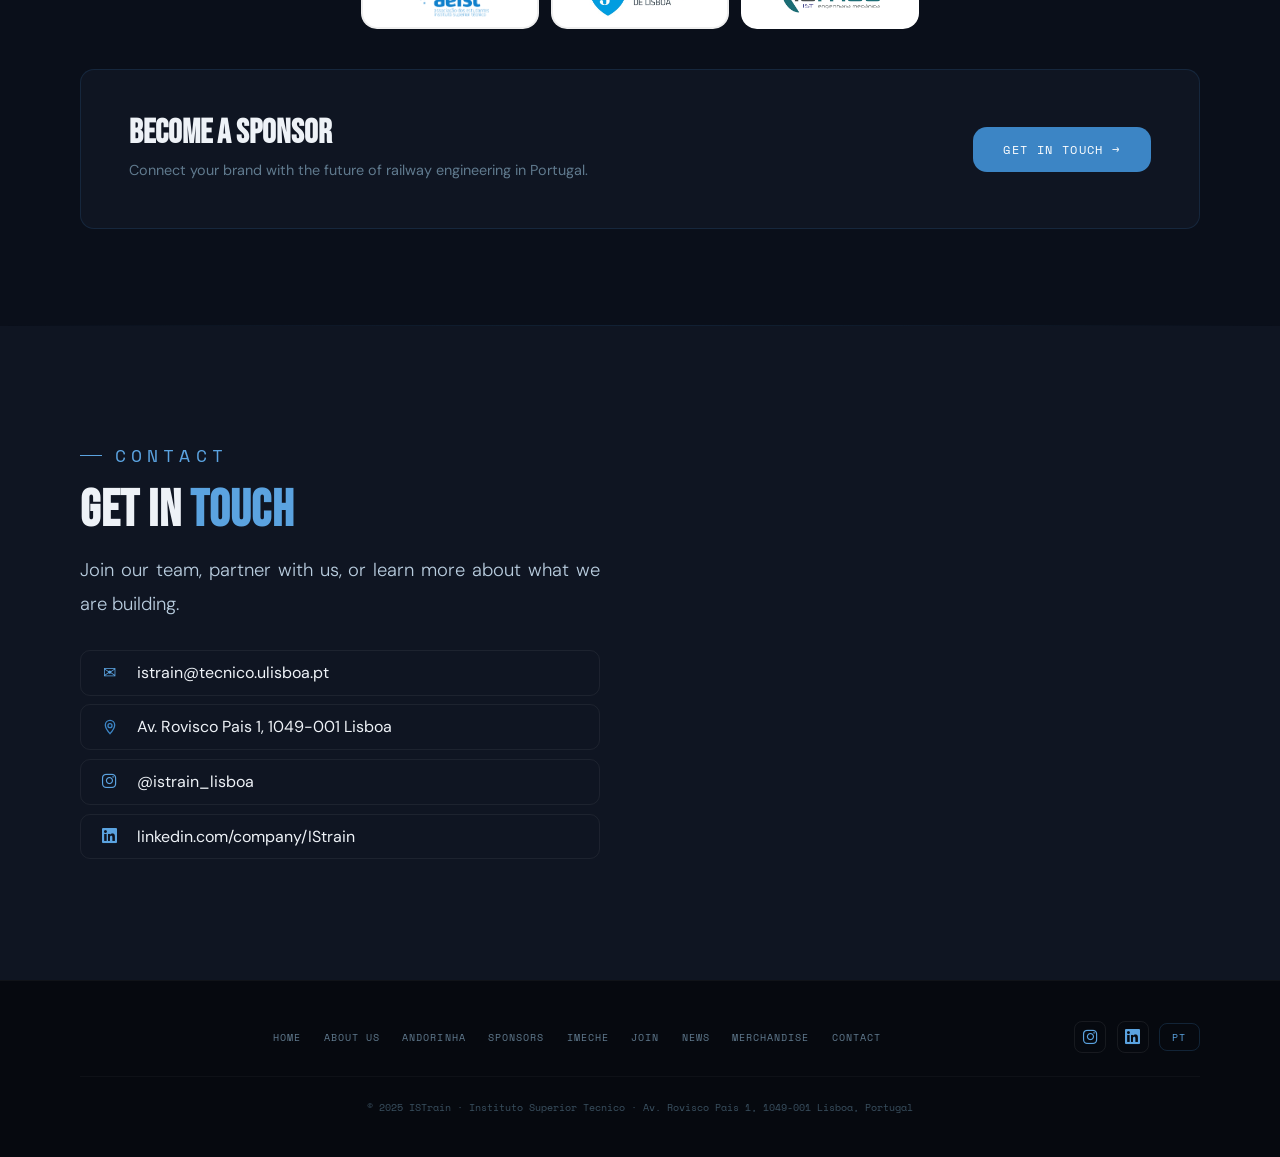
==== commit 54516c67: "Update title" ====
--- a/index.html
+++ b/index.html
@@ -385,7 +385,7 @@
   <div class="sec" style="background:var(--dark2)"><div class="g2t">
   <div class="rl">
   <p class="ey" data-en="About the Challenge" data-pt="Sobre o Desafio">About the Challenge</p>
-  <h2 class="h1" style="margin-bottom:1.2rem" data-en="What is <span class='b'>IMechE?</span>" data-pt="O que e o <span class='b'>IMechE?</span>">What is <span class="b">IMechE?</span></h2>
+  <h2 class="h1" style="margin-bottom:1.2rem" data-en="What is the <span class='b'>IMechE Railway Challenge?</span>" data-pt="O que é o <span class='b'>IMechE Railway Challenge?</span>">What is the <span class="b">IMechE Railway Challenge?</span></h2>
   
   <p style="color:var(--off);font-weight:300;margin-bottom:1rem;text-align:justify" data-en="The Institution of Mechanical Engineers Railway Challenge is one of the most demanding student engineering competitions in the railway sector." data-pt="O IMechE Railway Challenge e organizado pela Institution of Mechanical Engineers uma das competicoes de engenharia estudantil mais exigentes do setor ferroviario.">
     The <a href="https://www.imeche.org/events/challenges/railway-challenge" target="_blank" style="color:var(--bl);cursor:pointer;">IMechE Railway Challenge</a> is one of the most demanding student engineering competitions in the railway sector.
--- a/styles.css
+++ b/styles.css
@@ -381,4 +381,22 @@
     display: flex !important;
     align-items: center;
     justify-content: center;
+}
+/* Targets the anchor link that contains the Siemens image */
+a:has(img[src*="Siemens" i]), 
+a:has(img[src*="siemens" i]) {
+    width: 380px !important;  /* Dramatically increases the box width */
+    height: 180px !important; /* Dramatically increases the box height */
+    display: inline-flex !important;
+    align-items: center;
+    justify-content: center;
+}
+
+/* Tells the Siemens PNG image to expand and fill the new larger box size */
+a:has(img[src*="Siemens" i]) img,
+a:has(img[src*="siemens" i]) img {
+    width: 100% !important;
+    height: 100% !important;
+    object-fit: contain;     /* Prevents the logo from stretching or distorting */
+    padding: 5px;            /* Optional breathing room around the edges */
 }
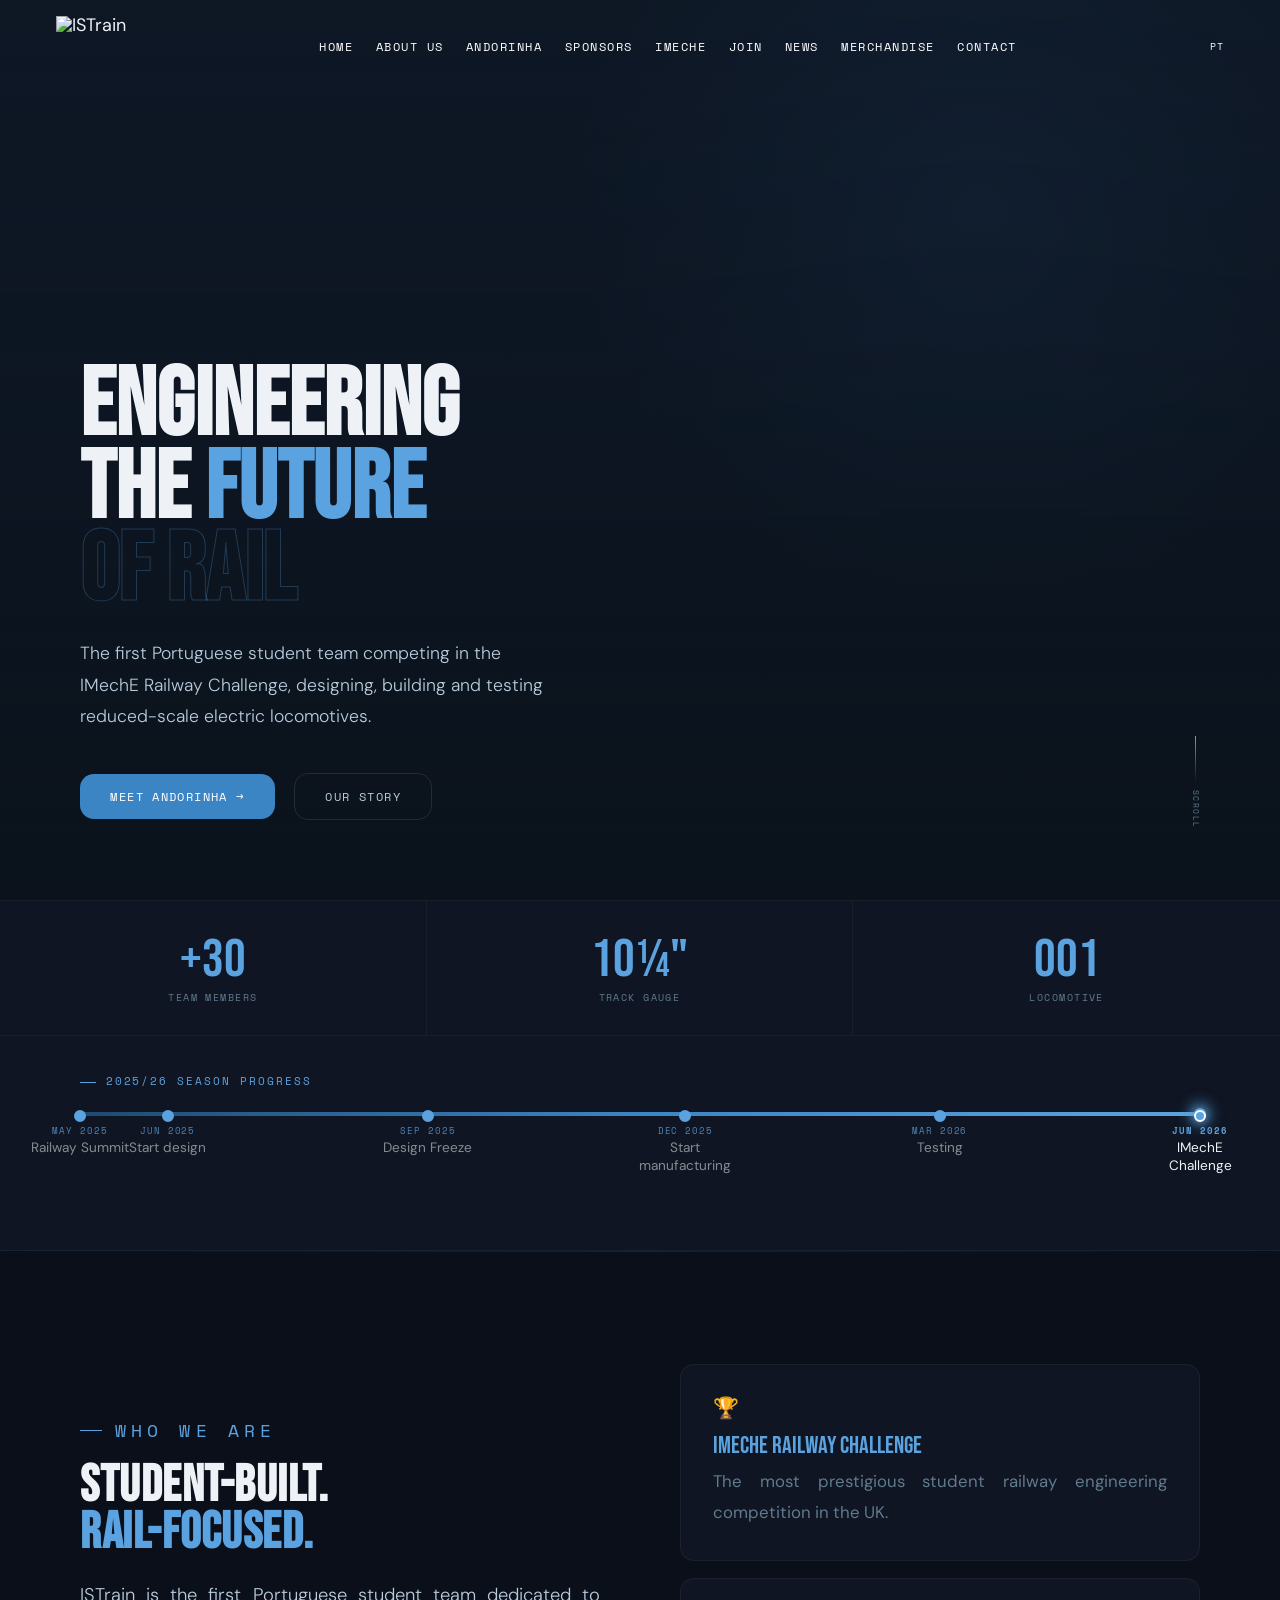
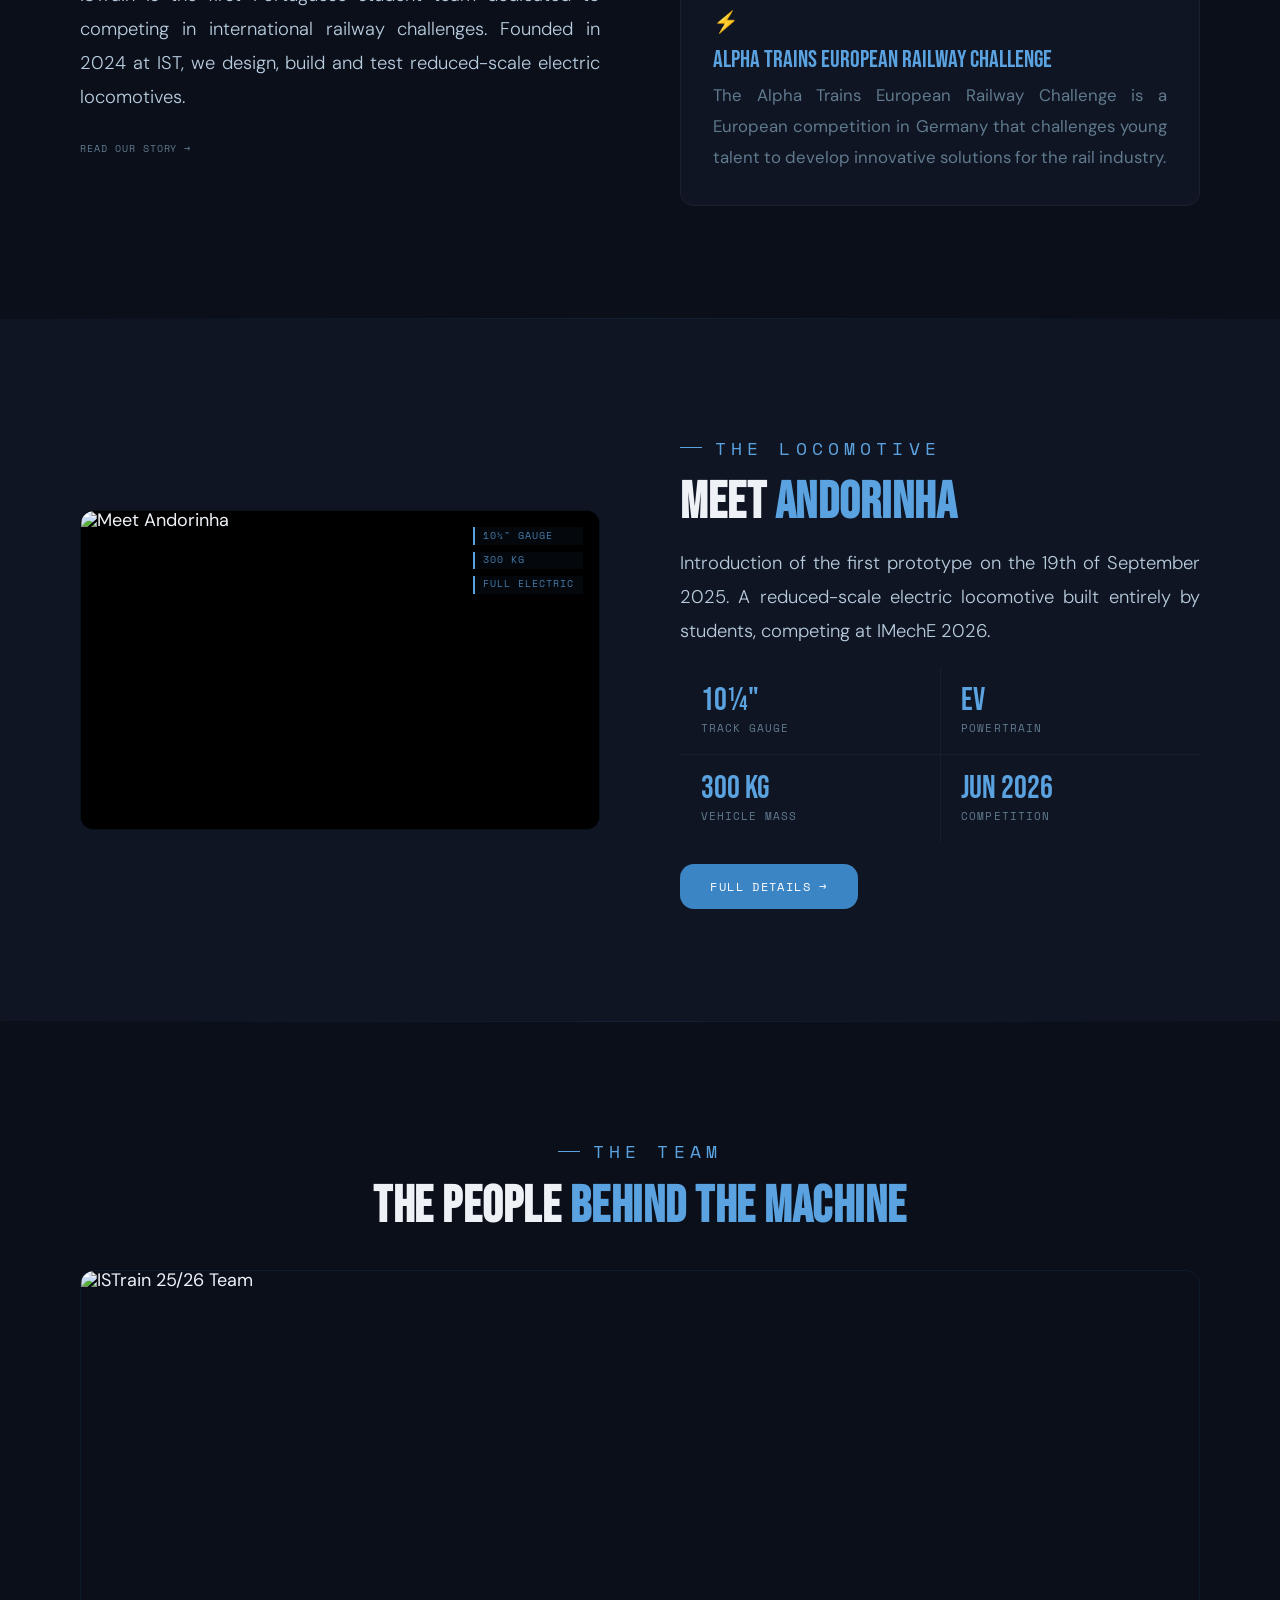
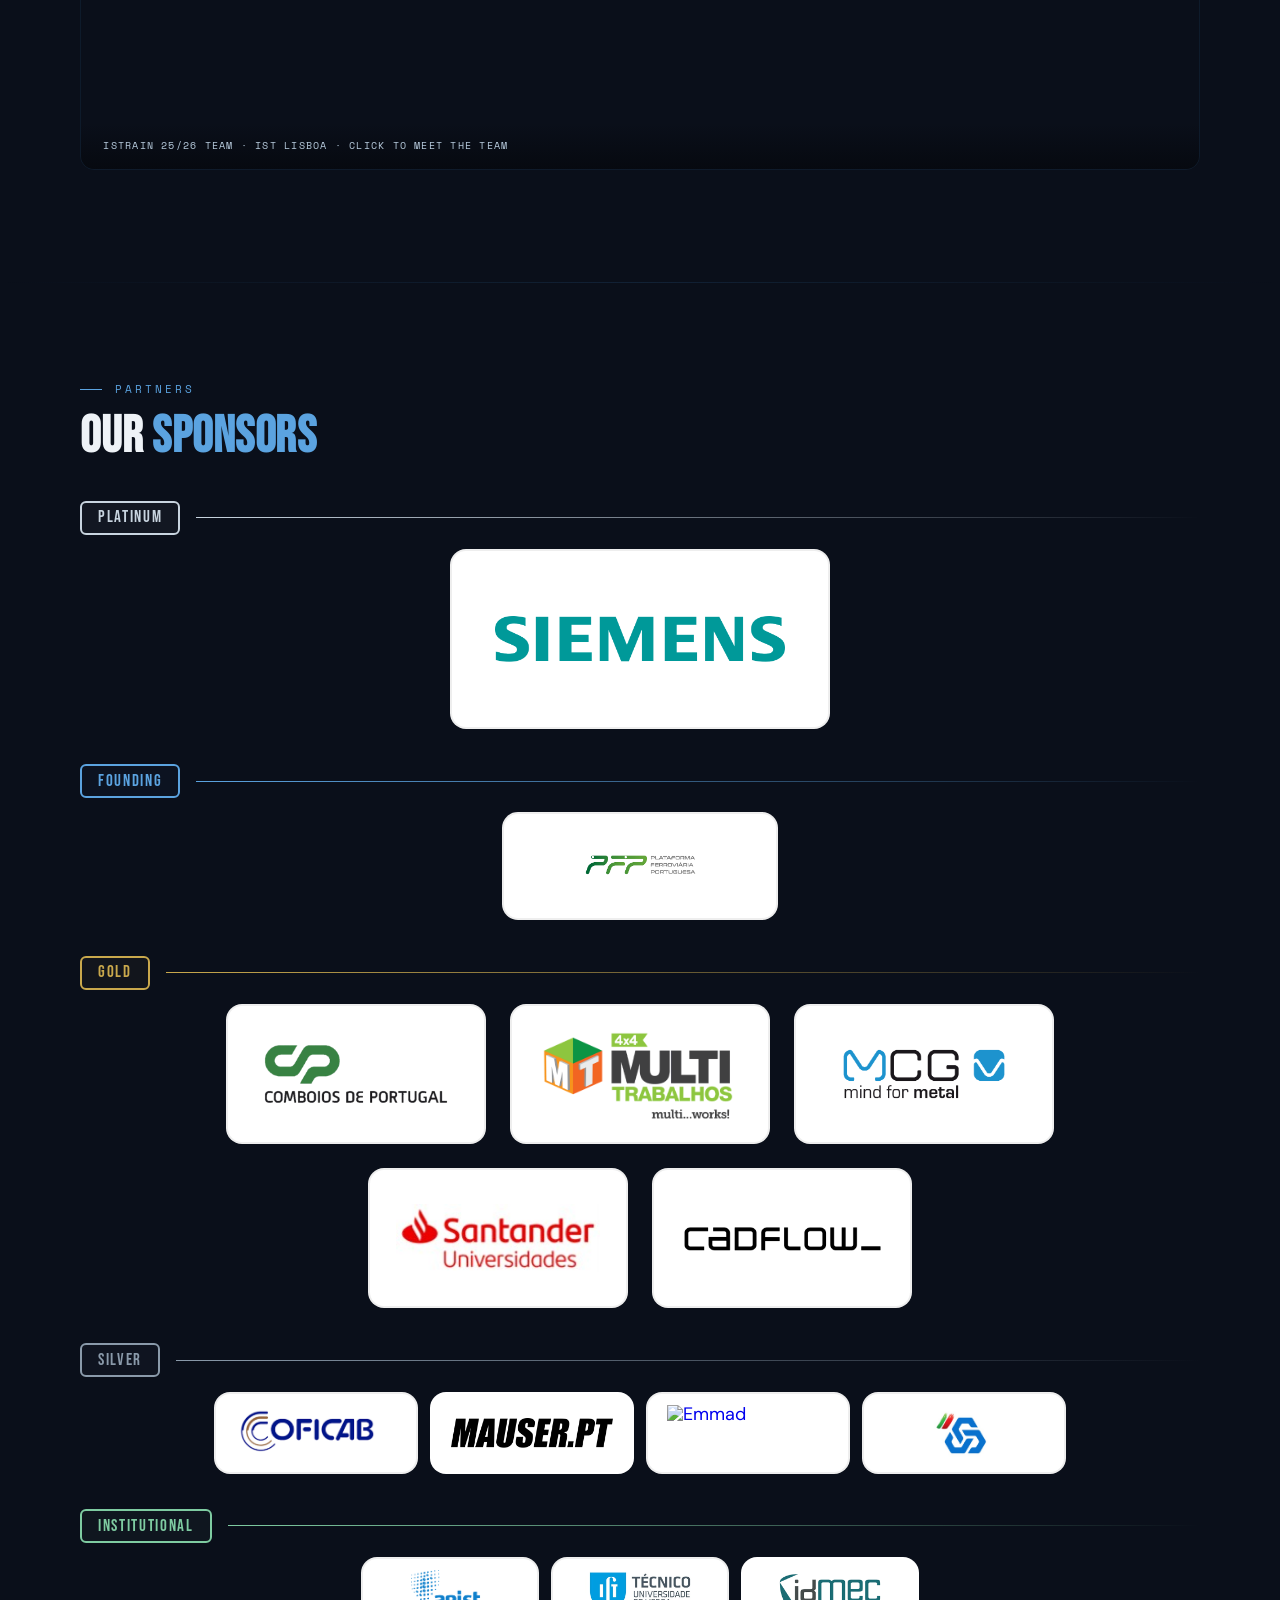
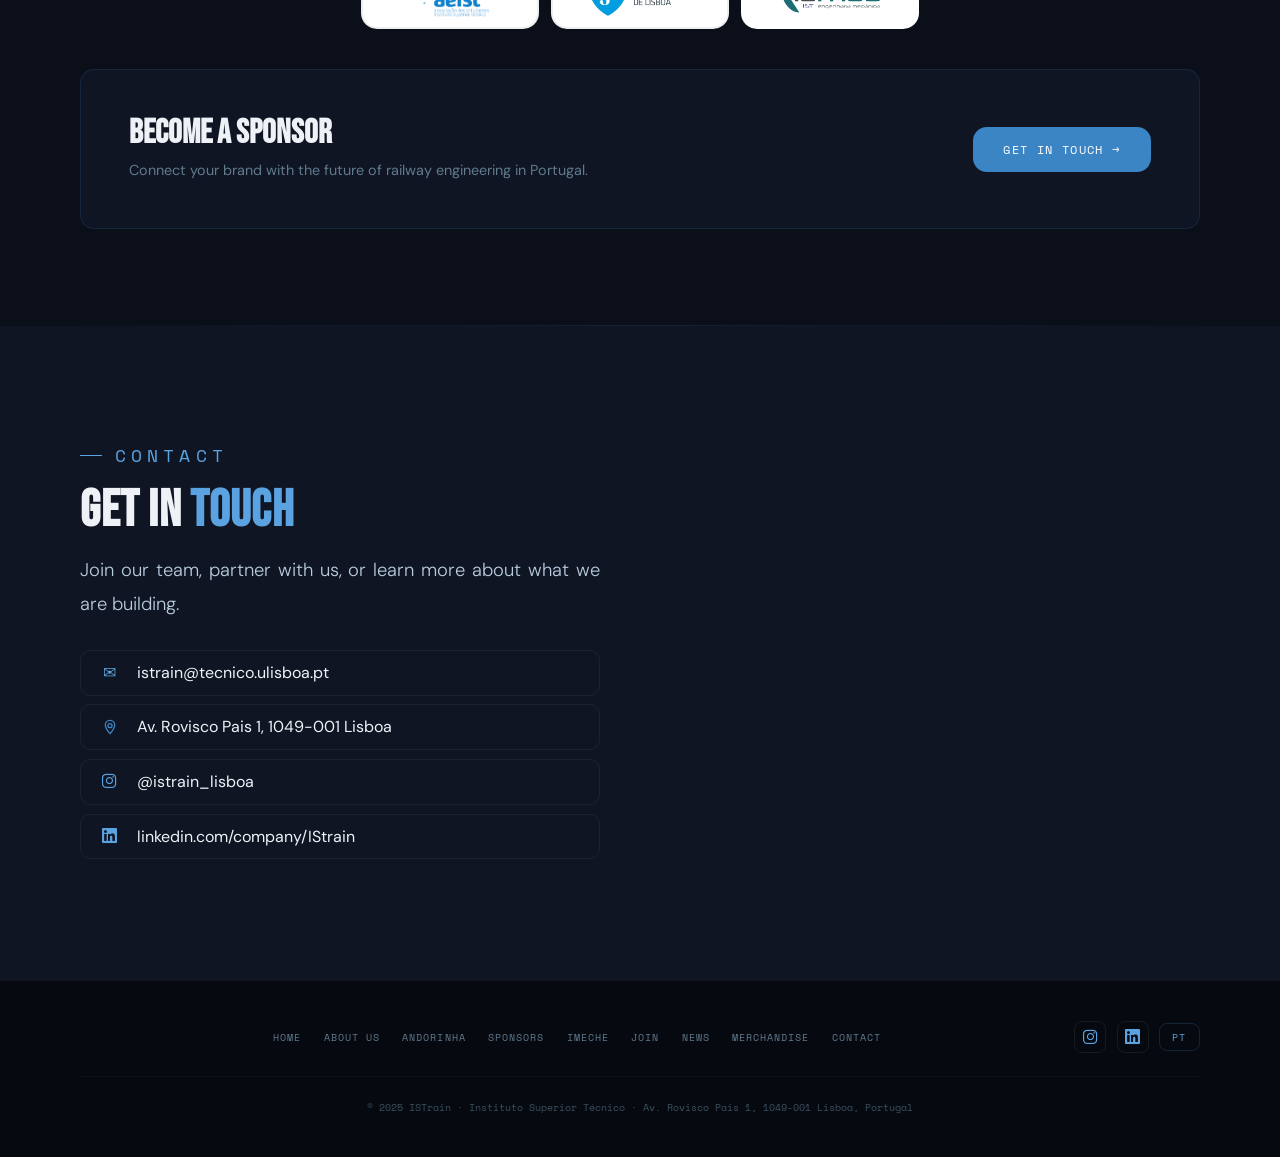
==== commit 08d303e8: "Language update" ====
--- a/index.html
+++ b/index.html
@@ -1,36 +1,36 @@
 <!DOCTYPE html><html lang="en"><head><meta charset="UTF-8"><meta name="viewport" content="width=device-width,initial-scale=1.0"><title>ISTrain</title>    <link rel="stylesheet" href="styles.css">    <link rel="stylesheet" href="https://cdnjs.cloudflare.com/ajax/libs/font-awesome/6.4.0/css/all.min.css">
   <script type="module" src="https://unpkg.com/@google/model-viewer/dist/model-viewer.min.js"></script>
-</head><body><div id="cur"></div><div id="curR"></div><div class="mover" id="dmod"><div class="modal"><button class="mcl" id="mcl">&#x2715;</button><div id="mbody"></div></div></div><div class="mob-nav" id="mobnav"><button class="cx" id="cx">&#x2715;</button><a onclick="go('home')" data-en="Home" data-pt="Inicio">Home</a><a onclick="go('about')" data-en="About Us" data-pt="Sobre Nos">About Us</a><a onclick="go('locomotive')" data-en="Andorinha" data-pt="Andorinha">Andorinha</a><a onclick="go('sponsors')" data-en="Sponsors" data-pt="Patrocinadores">Sponsors</a><a onclick="go('imeche')" data-en="IMechE" data-pt="IMechE">IMechE</a><a onclick="go('join')" data-en="Join" data-pt="Juntar">Join</a><a onclick="go('news')" data-en="News" data-pt="Noticias">News</a><a onclick="go('merch')" data-en="Merchandise" data-pt="Merchandising">Merchandise</a><a onclick="go('contact')" data-en="Contact" data-pt="Contacto">Contact</a><button class="npt" id="mob-lang-btn" onclick="toggleLang()" style="margin-top:.5rem"> PT</button></div><nav id="nav"><div class="nlogo" onclick="go('home')" style="cursor:pointer; display:flex; align-items:center;">
+</head><body><div id="cur"></div><div id="curR"></div><div class="mover" id="dmod"><div class="modal"><button class="mcl" id="mcl">&#x2715;</button><div id="mbody"></div></div></div><div class="mob-nav" id="mobnav"><button class="cx" id="cx">&#x2715;</button><a onclick="go('home')" data-en="Home" data-pt="Início">Home</a><a onclick="go('about')" data-en="About Us" data-pt="Sobre Nós">About Us</a><a onclick="go('locomotive')" data-en="Andorinha" data-pt="Andorinha">Andorinha</a><a onclick="go('sponsors')" data-en="Sponsors" data-pt="Patrocinadores">Sponsors</a><a onclick="go('imeche')" data-en="IMechE" data-pt="IMechE">IMechE</a><a onclick="go('join')" data-en="Join" data-pt="Adere">Join</a><a onclick="go('news')" data-en="News" data-pt="Notícias">News</a><a onclick="go('merch')" data-en="Merchandise" data-pt="Merchandising">Merchandise</a><a onclick="go('contact')" data-en="Contact" data-pt="Contacto">Contact</a><button class="npt" id="mob-lang-btn" onclick="toggleLang()" style="margin-top:.5rem"> PT</button></div><nav id="nav"><div class="nlogo" onclick="go('home')" style="cursor:pointer; display:flex; align-items:center;">
     <img src="Home/Logo%20Horizontal%20White.png" alt="ISTrain" style="height:40px; width:auto; display:block;">
-</div><ul class="nlinks"><li><a onclick="go('home')" data-p="home" data-en="Home" data-pt="Inicio">Home</a></li><li><a onclick="go('about')" data-p="about" data-en="About Us" data-pt="Sobre Nos">About Us</a></li><li><a onclick="go('locomotive')" data-p="locomotive" data-en="Andorinha" data-pt="Andorinha">Andorinha</a></li><li><a onclick="go('sponsors')" data-p="sponsors" data-en="Sponsors" data-pt="Patrocinadores">Sponsors</a></li><li><a onclick="go('imeche')" data-p="imeche" data-en="IMechE" data-pt="IMechE">IMechE</a></li><li><a onclick="go('join')" data-p="join" data-en="Join" data-pt="Juntar">Join</a></li><li><a onclick="go('news')" data-p="news" data-en="News" data-pt="Noticias">News</a></li><li><a onclick="go('merch')" data-p="merch" data-en="Merchandise" data-pt="Merchandising">Merchandise</a></li><li><a onclick="go('contact')" data-p="contact" data-en="Contact" data-pt="Contacto">Contact</a></li></ul><button class="npt" id="lang-btn" onclick="toggleLang()"> PT</button><div class="mob-btn" id="mbb"><span></span><span></span><span></span></div></nav><div class="page on" id="page-home"><div class="hero">
+</div><ul class="nlinks"><li><a onclick="go('home')" data-p="home" data-en="Home" data-pt="Início">Home</a></li><li><a onclick="go('about')" data-p="about" data-en="About Us" data-pt="Sobre Nós">About Us</a></li><li><a onclick="go('locomotive')" data-p="locomotive" data-en="Andorinha" data-pt="Andorinha">Andorinha</a></li><li><a onclick="go('sponsors')" data-p="sponsors" data-en="Sponsors" data-pt="Patrocinadores">Sponsors</a></li><li><a onclick="go('imeche')" data-p="imeche" data-en="IMechE" data-pt="IMechE">IMechE</a></li><li><a onclick="go('join')" data-p="join" data-en="Join" data-pt="Adere">Join</a></li><li><a onclick="go('news')" data-p="news" data-en="News" data-pt="Notícias">News</a></li><li><a onclick="go('merch')" data-p="merch" data-en="Merchandise" data-pt="Merchandising">Merchandise</a></li><li><a onclick="go('contact')" data-p="contact" data-en="Contact" data-pt="Contacto">Contact</a></li></ul><button class="npt" id="lang-btn" onclick="toggleLang()"> PT</button><div class="mob-btn" id="mbb"><span></span><span></span><span></span></div></nav><div class="page on" id="page-home"><div class="hero">
   <div class="hvid"><video id="hvid" autoplay muted loop playsinline preload="auto"><source src="Home/Hero_Video_Train.mp4" type="video/mp4"></video></div>
   <div class="hov"></div><div class="hgr"></div><div class="horb"></div>
   <div class="hcp">
-    <h1 class="htit">Engineering<br>the <span class="b">Future</span><br><span class="o">of Rail</span></h1>
-    <p class="hsub" data-en="The first Portuguese student team competing in the IMechE Railway Challenge, designing, building and testing reduced-scale electric locomotives." data-pt="A primeira equipa portuguesa a competir no IMechE Railway Challenge, concebendo, construindo e testando locomotivas eletricas em escala reduzida.">The first Portuguese student team competing in the IMechE Railway Challenge, designing, building and testing reduced-scale electric locomotives.</p>
+    <h1 class="htit" data-en="Engineering<br>the <span class='b'>Future</span><br><span class='o'>of Rail</span>" data-pt="Engenharia<br>do <span class='b'>Futuro</span><br><span class='o'>Ferroviário</span>">Engineering<br>the <span class="b">Future</span><br><span class="o">of Rail</span></h1>
+    <p class="hsub" data-en="The first Portuguese student team competing in the IMechE Railway Challenge, designing, building and testing reduced-scale electric locomotives." data-pt="A primeira equipa portuguesa a competir no IMechE Railway Challenge, a projetar, construir e testar locomotivas elétricas em escala reduzida.">The first Portuguese student team competing in the IMechE Railway Challenge, designing, building and testing reduced-scale electric locomotives.</p>
     <div class="hbtns">
-      <button class="btn bs" onclick="go('locomotive')" data-en="Meet Andorinha &rarr;" data-pt="Conhecer Andorinha &rarr;">Meet Andorinha &#8594;</button>
-      <button class="btn bo" onclick="go('about')" data-en="Our Story" data-pt="A Nossa Historia">Our Story</button>
+      <button class="btn bs" onclick="go('locomotive')" data-en="Meet Andorinha &rarr;" data-pt="Conhecer a Andorinha &rarr;">Meet Andorinha &#8594;</button>
+      <button class="btn bo" onclick="go('about')" data-en="Our Story" data-pt="A Nossa História">Our Story</button>
     </div>
   </div>
   <div class="sci"><div class="scl"></div><span data-en="Scroll" data-pt="Rolar">Scroll</span></div>
 </div><div class="stb">
   <div class="sti rv"><span class="stn">+30</span><span class="stl" data-en="Team Members" data-pt="Membros da Equipa">Team Members</span></div>
-  <div class="sti rv" style="transition-delay:.1s"><span class="stn">10&#188;"</span><span class="stl" data-en="Track Gauge" data-pt="Bitola">Track Gauge</span></div>
+  <div class="sti rv" style="transition-delay:.1s"><span class="stn">10&#188;"</span><span class="stl" data-en="Track Gauge" data-pt="Bitola da Via">Track Gauge</span></div>
   <div class="sti rv" style="transition-delay:.2s"><span class="stn">001</span><span class="stl" data-en="Locomotive" data-pt="Locomotiva">Locomotive</span></div>
 </div><div class="tl-wrap">
-  <div class="tl-header" data-en="2025/26 Season Progress" data-pt="Progresso da Epoca 2025/26">2025/26 Season Progress</div>
+  <div class="tl-header" data-en="2025/26 Season Progress" data-pt="Progresso da Época 2025/26">2025/26 Season Progress</div>
   <div style="position:relative"><div class="tl-bar"><div class="tl-fill" id="tl-fill"></div><div class="tl-glow" id="tl-glow" style="left:0%"></div></div><div class="tl-dots" id="tl-dots"></div></div>
   <div class="tl-milestones" id="tl-milestones"></div>
 </div><div style="height:1px;background:linear-gradient(90deg,transparent,rgba(60,133,197,.16),transparent)"></div><div class="sec" style="background:var(--dark)"><div class="g2">
   <div class="rl">
     <p class="ey" data-en="Who We Are" data-pt="Quem Somos">Who We Are</p>
-    <h2 class="h1" data-en="Student-built.<br><span class='b'>Rail-focused.</span>" data-pt="Construida por estudantes.<br><span class='b'>Foco ferroviario.</span>">Student-built.<br><span class="b">Rail-focused.</span></h2>
-    <p style="color:var(--off);font-weight:300;margin:1.4rem 0;text-align:justify" data-en="ISTrain is the first Portuguese student team dedicated to competing in international railway challenges. Founded in 2024 at IST, we design, build and test reduced-scale electric locomotives." data-pt="O ISTrain e a primeira equipa portuguesa dedicada ao IMechE Railway Challenge. Fundado em 2024 no IST, projetamos, construimos e testamos locomotivas eletricas em escala reduzida.">ISTrain is the first Portuguese student team dedicated to competing in international railway challanges. Founded in 2024 at IST, we design, build and test reduced-scale electric locomotives.</p>
-    <button class="btn bg" onclick="go('about')" data-en="Read our story &rarr;" data-pt="Ler a nossa historia &rarr;">Read our story &#8594;</button>
+    <h2 class="h1" data-en="Student-built.<br><span class='b'>Rail-focused.</span>" data-pt="Construída por estudantes.<br><span class='b'>Foco ferroviário.</span>">Student-built.<br><span class="b">Rail-focused.</span></h2>
+    <p style="color:var(--off);font-weight:300;margin:1.4rem 0;text-align:justify" data-en="ISTrain is the first Portuguese student team dedicated to competing in international railway challenges. Founded in 2024 at IST, we design, build and test reduced-scale electric locomotives." data-pt="O ISTrain é a primeira equipa portuguesa dedicada a competir em desafios ferroviários internacionais. Fundada em 2024 no IST, projetamos, construímos e testamos locomotivas elétricas em escala reduzida.">ISTrain is the first Portuguese student team dedicated to competing in international railway challanges. Founded in 2024 at IST, we design, build and test reduced-scale electric locomotives.</p>
+    <button class="btn bg" onclick="go('about')" data-en="Read our story &rarr;" data-pt="Ler a nossa história &rarr;">Read our story &#8594;</button>
   </div>
   <div class="gcol rr">
-    <a class="card" onclick="go('imeche')"><span class="cico">&#127942;</span><div class="ct">IMechE Railway Challenge</div><p class="cd" data-en="The most prestigious student railway engineering competition in the UK." data-pt="A competicao de engenharia ferroviaria estudantil mais prestigiada do Reino Unido.">The most prestigious student railway engineering competition in the UK.</p></a>
+    <a class="card" onclick="go('imeche')"><span class="cico">&#127942;</span><div class="ct">IMechE Railway Challenge</div><p class="cd" data-en="The most prestigious student railway engineering competition in the UK." data-pt="A mais prestigiada competição estudantil de engenharia ferroviária no Reino Unido.">The most prestigious student railway engineering competition in the UK.</p></a>
     <div class="card" style="cursor: default;">
   <span class="cico">&#9889;</span>
   <div class="ct" data-en="Alpha Trains European Railway Challenge" data-pt="Alpha Trains European Railway Challenge">
@@ -50,13 +50,13 @@
   </div>
   <div class="rr">
     <p class="ey" data-en="The Locomotive" data-pt="A Locomotiva">The Locomotive</p>
-    <h2 class="h1">Meet <span class="b">Andorinha</span></h2>
-    <p style="color:var(--off);font-weight:300;margin:1.2rem 0;text-align:justify" data-en="Introduction of the first prototype on the 19th of September 2025. A reduced-scale electric locomotive built entirely by students, competing at IMechE 2026." data-pt="Apresentada a 19 de setembro de 2025. Uma locomotiva eletrica em escala reduzida construida por estudantes.">Introduction of the first prototype 19 September 2025. A reduced-scale electric locomotive built entirely by students, competing at IMechE 2026.</p>
+<h2 class="h1" data-en="Meet <span class='b'>Andorinha</span>" data-pt="Conhece a <span class='b'>Andorinha</span>">Meet <span class="b">Andorinha</span></h2>
+    <p style="color:var(--off);font-weight:300;margin:1.2rem 0;text-align:justify" data-en="Introduction of the first prototype on the 19th of September 2025. A reduced-scale electric locomotive built entirely by students, competing at IMechE 2026." data-pt="Apresentação do primeiro protótipo a 19 de setembro de 2025. Uma locomotiva elétrica em escala reduzida construída inteiramente por estudantes, que competirá no IMechE 2026.">Introduction of the first prototype 19 September 2025. A reduced-scale electric locomotive built entirely by students, competing at IMechE 2026.</p>
     <div class="spg">
-      <div class="spb"><span class="spv">10&#188;"</span><span class="spl" data-en="Track Gauge" data-pt="Bitola">Track Gauge</span></div>
-      <div class="spb"><span class="spv">EV</span><span class="spl" data-en="Powertrain" data-pt="Tracao">Powertrain</span></div>
-      <div class="spb"><span class="spv">300 kg</span><span class="spl" data-en="Vehicle Mass" data-pt="Massa">Vehicle Mass</span></div>
-      <div class="spb"><span class="spv">Jun 2026</span><span class="spl" data-en="Competition" data-pt="Competicao">Competition</span></div>
+      <div class="spb"><span class="spv">10&#188;"</span><span class="spl" data-en="Track Gauge" data-pt="Bitola da Via">Track Gauge</span></div>
+      <div class="spb"><span class="spv">EV</span><span class="spl" data-en="Powertrain" data-pt="Tracção">Powertrain</span></div>
+      <div class="spb"><span class="spv">300 kg</span><span class="spl" data-en="Vehicle Mass" data-pt="Massa do Veículo">Vehicle Mass</span></div>
+      <div class="spb"><span class="spv">Jun 2026</span><span class="spl" data-en="Competition" data-pt="Competição">Competition</span></div>
     </div>
     <button class="btn bs" onclick="go('locomotive')" style="margin-top:1.4rem" data-en="Full Details &rarr;" data-pt="Ver Detalhes &rarr;">Full Details &#8594;</button>
   </div>
@@ -64,7 +64,7 @@
 <div class="sec" style="background:var(--dark)">
   <div class="rv" style="text-align:center;margin-bottom:2.5rem">
     <p class="ey" style="justify-content:center" data-en="The Team" data-pt="A Equipa">The Team</p>
-    <h2 class="h1" data-en="The People <span class='b'>Behind the Machine</span>" data-pt="As Pessoas <span class='b'>Por Tras da Maquina</span>">The People <span class="b">Behind the Machine</span></h2>
+    <h2 class="h1" data-en="The People <span class='b'>Behind the Machine</span>" data-pt="As Pessoas <span class='b'>Por Trás da Máquina</span>">The People <span class="b">Behind the Machine</span></h2>
   </div>
   <div class="pf rv" style="height:500px;cursor:pointer;border:1px solid rgba(60,133,197,.1)" onclick="go('about')"><img src="Home/Team Picture.jpg" alt="ISTrain 25/26 Team"><div class="pcap" data-en="ISTrain 25/26 Team &middot; IST Lisboa &middot; Click to meet the team" data-pt="Equipa ISTrain 25/26 &middot; IST Lisboa &middot; Clique para conhecer a equipa">ISTrain 25/26 Team &middot; IST Lisboa &middot; Click to meet the team</div>
   </div>
@@ -96,7 +96,6 @@
   <a href="https://www.4x4mt.pt/" target="_blank" class="sp-item go-sz hgo"><img src="Sponsors/4x4 Multitrabalhos.png" alt="4x4 Multitrabalhos"></a>
   <a href="https://www.mcg.pt/" target="_blank" class="sp-item go-sz hgo"><img src="Sponsors/MCG.png" alt="MCG"></a>
 </div>
-
 <div class="sp-row" style="display: flex; justify-content: center; gap: 1.5rem;">
   <a href="https://www.santander.pt/" target="_blank" class="sp-item go-sz hgo"><img src="Sponsors/Santander.jpg" alt="Santander Universidades"></a>
   <a href="https://www.cadflow.pt/" target="_blank" class="sp-item go-sz hgo"><img src="Sponsors/Cadlow.png" alt="Cadflow"></a>
@@ -140,12 +139,12 @@
     </a>
 
   </div>
-</div><div class="bsb rv"><div><h3 data-en="Become a Sponsor" data-pt="Torne-se Patrocinador">Become a Sponsor</h3><p data-en="Connect your brand with the future of railway engineering in Portugal." data-pt="Associe a sua marca ao futuro da engenharia ferroviaria em Portugal.">Connect your brand with the future of railway engineering in Portugal.</p></div><button class="btn bs" onclick="go('contact')" data-en="Get In Touch &rarr;" data-pt="Contactar &rarr;">Get In Touch &#8594;</button></div></div><div style="height:1px;background:linear-gradient(90deg,transparent,rgba(60,133,197,.16),transparent)"></div>
+</div><div class="bsb rv"><div><h3 data-en="Become a Sponsor" data-pt="Torne-se Patrocinador">Become a Sponsor</h3><p data-en="Connect your brand with the future of railway engineering in Portugal." data-pt="Associe a sua marca ao futuro da engenharia ferroviária em Portugal.">Connect your brand with the future of railway engineering in Portugal.</p></div><button class="btn bs" onclick="go('contact')" data-en="Get In Touch &rarr;" data-pt="Contactar &rarr;">Get In Touch &#8594;</button></div></div><div style="height:1px;background:linear-gradient(90deg,transparent,rgba(60,133,197,.16),transparent)"></div>
 <div class="sec" style="background:var(--dark2)"><div class="g2t">
   <div class="rl">
     <p class="ey" data-en="Contact" data-pt="Contacto">Contact</p>
     <h2 class="h1" data-en="Get in <span class='b'>Touch</span>" data-pt="Entre em <span class='b'>Contacto</span>">Get in <span class="b">Touch</span></h2>
-    <p style="color:var(--off);font-weight:300;margin:1.2rem 0 1.8rem;text-align:justify" data-en="Join our team, partner with us, or learn more about what we are building." data-pt="Junte-se a nos, seja nosso parceiro ou saiba mais sobre o que estamos a construir.">Join our team, partner with us, or learn more about what we are building.</p>
+    <p style="color:var(--off);font-weight:300;margin:1.2rem 0 1.8rem;text-align:justify" data-en="Join our team, partner with us, or learn more about what we are building." data-pt="Junte-se a nós, seja nosso parceiro ou saiba mais sobre o que estamos a construir.">Join our team, partner with us, or learn more about what we are building.</p>
     <a href="mailto:istrain@tecnico.ulisboa.pt" class="clink"><span class="clico" style="color:var(--bl)">&#9993;</span><span>istrain@tecnico.ulisboa.pt</span></a>
     <div class="clink" style="cursor:default"><span class="clico"><svg width="16" height="16" viewBox="0 0 24 24" fill="none" stroke="#3C85C5" stroke-width="2"><circle cx="12" cy="10" r="3"/><path d="M12 2C8.13 2 5 5.13 5 9c0 5.25 7 13 7 13s7-7.75 7-13c0-3.87-3.13-7-7-7z"/></svg></span><span>Av. Rovisco Pais 1, 1049-001 Lisboa</span></div>
     <a href="https://www.instagram.com/istrain_lisboa/" target="_blank" class="clink"><span class="clico"><i class="fa-brands fa-instagram"></i></span><span>@istrain_lisboa</span></a>
@@ -156,92 +155,117 @@
   <div class="pb"><div class="pbg"></div><p class="pbl" data-en="Who We Are" data-pt="Quem Somos">Who We Are</p><h1 data-en="About <span>ISTrain</span>" data-pt="Sobre o <span>ISTrain</span>">About <span>ISTrain</span></h1><div class="pbl2"></div></div>
   <div class="sec" style="background:var(--dark)"><div class="g2">
     <div class="rl">
-      <p class="ey" data-en="Our Mission" data-pt="A Nossa Missao">Our Mission</p>
-      <h2 class="h1" style="margin-bottom:1.3rem" data-en="The First Portuguese<br><span class='b'>Railway Engineering Team</span>" data-pt="A Primeira Equipa Portuguesa<br><span class='b'>de Engenharia Ferroviaria</span>">The First Portuguese<br><span class="b">Railway Engineering Team</span></h2>
-      <p style="color:var(--off);font-weight:300;margin-bottom:1rem;text-align:justify" data-en="ISTrain is a railway engineering student team from Instituto Superior Tecnico. Founded in 2024, we are the first Portuguese student team competing in the IMechE Railway Challenge." data-pt="O ISTrain e uma equipa de estudantes de engenharia ferroviaria do Instituto Superior Tecnico. Fundado em 2024, somos a primeira equipa portuguesa a competir no IMechE Railway Challenge.">ISTrain is a railway engineering student team from Instituto Superior Tecnico. Founded in 2024, we are the first Portuguese student team competing in the IMechE Railway Challenge.</p>
-      <p style="color:var(--off);font-weight:300;text-align:justify" data-en="Our mission is to design, build, test, and compete with an innovative reduced-scale locomotive, advancing railway technology through engineering and multidisciplinary collaboration." data-pt="A nossa missao e projetar, construir, testar e competir com uma locomotiva inovadora, avancando a tecnologia ferroviaria atraves da engenharia e colaboracao multidisciplinar.">Our mission is to design, build, test, and compete with an innovative reduced-scale locomotive, advancing railway technology through engineering and multidisciplinary collaboration.</p>
+      <p class="ey" data-en="Our Mission" data-pt="A Nossa Missão">Our Mission</p>
+      <h2 class="h1" style="margin-bottom:1.3rem" data-en="The First Portuguese<br><span class='b'>Railway Engineering Team</span>" data-pt="A Primeira Equipa Portuguesa<br><span class='b'>de Engenharia Ferroviária</span>">The First Portuguese<br><span class="b">Railway Engineering Team</span></h2>
+      <p style="color:var(--off);font-weight:300;margin-bottom:1rem;text-align:justify" data-en="ISTrain is a railway engineering student team from Instituto Superior Tecnico. Founded in 2024, we are the first Portuguese student team competing in the IMechE Railway Challenge." data-pt="O ISTrain é uma equipa de estudantes de engenharia ferroviária do Instituto Superior Técnico. Fundado em 2024, somos a primeira equipa portuguesa a competir no IMechE Railway Challenge.">ISTrain is a railway engineering student team from Instituto Superior Tecnico. Founded in 2024, we are the first Portuguese student team competing in the IMechE Railway Challenge.</p>
+      <p style="color:var(--off);font-weight:300;text-align:justify" data-en="Our mission is to design, build, test, and compete with an innovative reduced-scale locomotive, advancing railway technology through engineering and multidisciplinary collaboration." data-pt="A nossa missão é projetar, construir, testar e competir com uma locomotiva inovadora, avançando a tecnologia ferroviária através da engenharia e colaboração multidisciplinar.">Our mission is to design, build, test, and compete with an innovative reduced-scale locomotive, advancing railway technology through engineering and multidisciplinary collaboration.</p>
       <div style="display:grid;grid-template-columns:1fr 1fr;gap:.8rem;margin-top:2rem">
-        <div class="vb"><div class="vbt" data-en="Innovation" data-pt="Inovacao">Innovation</div><p class="vbd" data-en="Pushing boundaries in railway engineering." data-pt="A ultrapassar os limites da engenharia ferroviaria.">Pushing boundaries in railway engineering.</p></div>
-        <div class="vb"><div class="vbt" data-en="Sustainability" data-pt="Sustentabilidade">Sustainability</div><p class="vbd" data-en="Fully electric, zero emissions." data-pt="Totalmente eletrica, zero emissoes.">Fully electric, zero emissions.</p></div>
-        <div class="vb"><div class="vbt" data-en="Excellence" data-pt="Excelencia">Excellence</div><p class="vbd" data-en="Highest standards in engineering quality." data-pt="Os mais altos padroes de qualidade.">Highest standards in engineering quality.</p></div>
-        <div class="vb"><div class="vbt" data-en="Collaboration" data-pt="Colaboracao">Collaboration</div><p class="vbd" data-en="Multidisciplinary team, one goal." data-pt="Equipa multidisciplinar, um objetivo.">Multidisciplinary team, one goal.</p></div>
+        <div class="vb"><div class="vbt" data-en="Innovation" data-pt="Inovação">Innovation</div><p class="vbd" data-en="Pushing boundaries in railway engineering." data-pt="A ultrapassar os limites da engenharia ferroviária.">Pushing boundaries in railway engineering.</p></div>
+        <div class="vb"><div class="vbt" data-en="Sustainability" data-pt="Sustentabilidade">Sustainability</div><p class="vbd" data-en="Fully electric, zero emissions." data-pt="Totalmente elétrica, zero emissões.">Fully electric, zero emissions.</p></div>
+        <div class="vb"><div class="vbt" data-en="Excellence" data-pt="Excelência">Excellence</div><p class="vbd" data-en="Highest standards in engineering quality." data-pt="Os mais altos padrões de qualidade de engenharia.">Highest standards in engineering quality.</p></div>
+        <div class="vb"><div class="vbt" data-en="Collaboration" data-pt="Colaboração">Collaboration</div><p class="vbd" data-en="Multidisciplinary team, one goal." data-pt="Equipa multidisciplinar, um único objetivo.">Multidisciplinary team, one goal.</p></div>
       </div>
     </div>
     <div class="rr"><div class="pf" style="height:480px;border:1px solid rgba(60,133,197,.1)"><img src="About us/Team Picture.jpg" alt="ISTrain 25/26 Team" style="width:100%;height:100%;object-fit:cover;display:block"><div class="pcap">ISTrain 25/26 Team &middot; IST Lisboa</div></div></div>
   </div></div>
   <div style="height:1px;background:linear-gradient(90deg,transparent,rgba(60,133,197,.16),transparent)"></div>
   <div class="sec" style="background:var(--dark2)"><div style="max-width:760px;margin:0 auto"><div class="rv">
-    <p class="ey" data-en="History" data-pt="Historia">History</p>
-    <h2 class="h1" style="margin-bottom:1.4rem" data-en="How It All <span class='b'>Began</span>" data-pt="Como Tudo <span class='b'>Comecou</span>">How It All <span class="b">Began</span></h2>
-    <p style="color:var(--off);font-weight:300;margin-bottom:1rem;text-align:justify" data-en="ISTrain was born from the initiative of a small group of students encouraged by Professor Hugo Magalhaes. With no existing railway-focused student group in Portugal, ISTrain began from scratch, driven by enthusiasm and the desire to represent the country on an international stage." data-pt="O ISTrain nasceu da iniciativa de um pequeno grupo de estudantes incentivados pelo Professor Hugo Magalhaes. Sem nenhum grupo estudantil ferroviario em Portugal, o ISTrain comecou do zero.">ISTrain was born from the initiative of a small group of students encouraged by Professor Hugo Magalhaes. With no existing railway-focused student group in Portugal, ISTrain began from scratch, driven by enthusiasm and the desire to represent the country on an international stage.</p>
-    <p style="color:var(--off);font-weight:300;text-align:justify" data-en="Since its founding in December 2024, the team has united more than 30 students from multiple backgrounds with one shared goal: Andorinha." data-pt="Desde a sua fundacao em dezembro de 2024, a equipa reuniu mais de 30 estudantes de varias areas com um objetivo comum: a Andorinha.">Since its founding in December 2024, the team has united more than 30 students from multiple backgrounds with one shared goal: Andorinha.</p>
+    <p class="ey" data-en="History" data-pt="História">History</p>
+    <h2 class="h1" style="margin-bottom:1.4rem" data-en="How It All <span class='b'>Began</span>" data-pt="Como Tudo <span class='b'>Começou</span>">How It All <span class="b">Began</span></h2>
+    <p style="color:var(--off);font-weight:300;margin-bottom:1rem;text-align:justify" data-en="ISTrain was born from the initiative of a small group of students encouraged by Professor Hugo Magalhaes. With no existing railway-focused student group in Portugal, ISTrain began from scratch, driven by enthusiasm and the desire to represent the country on an international stage." data-pt="O ISTrain nasceu da iniciativa de um pequeno grupo de estudantes incentivados pelo Professor Hugo Magalhães. Sem nenhum grupo estudantil focado no setor ferroviário em Portugal, o ISTrain começou do zero, movido pelo entusiasmo e pelo desejo de representar o país num palco internacional.">ISTrain was born from the initiative of a small group of students encouraged by Professor Hugo Magalhaes. With no existing railway-focused student group in Portugal, ISTrain began from scratch, driven by enthusiasm and the desire to represent the country on an international stage.</p>
+    <p style="color:var(--off);font-weight:300;text-align:justify" data-en="Since its founding in December 2024, the team has united more than 30 students from multiple backgrounds with one shared goal: Andorinha." data-pt="Desde a sua fundação em dezembro de 2024, a equipa reuniu mais de 30 estudantes de várias áreas com um objetivo comum: a Andorinha.">Since its founding in December 2024, the team has united more than 30 students from multiple backgrounds with one shared goal: Andorinha.</p>
   </div></div></div>
   <div style="height:1px;background:linear-gradient(90deg,transparent,rgba(60,133,197,.16),transparent)"></div>
   <div class="sec" style="background:var(--dark)">
-    <div class="rv" style="margin-bottom:2rem"><p class="ey" data-en="Our Teams" data-pt="As Nossas Equipas">Our Teams</p><h2 class="h1" data-en="Season <span class='b'>Teams</span>" data-pt="Equipas por <span class='b'>Epoca</span>">Season <span class="b">Teams</span></h2></div>
-    <div class="team-tabs rv" style="transition-delay:.1s">
-      <button class="team-tab" id="tab-board" onclick="showTeam('board')" data-en="Board" data-pt="Direcao">Board</button>
-      <button class="team-tab on" id="tab-2526" onclick="showTeam('2526')" data-en="25/26 Team" data-pt="Equipa 25/26">25/26 Team</button>
-      <button class="team-tab" id="tab-2425" onclick="showTeam('2425')" data-en="24/25 Team" data-pt="Equipa 24/25">24/25 Team</button>
-    </div>
+  <div class="rv" style="margin-bottom:2rem">
+    <p class="ey" data-en="Our Teams" data-pt="As Nossas Equipas">Our Teams</p>
+    <h2 class="h1" data-en="Season <span class='b'>Teams</span>" data-pt="Equipas por <span class='b'>Época</span>">Season <span class="b">Teams</span></h2>
+  </div>
+  
+  <div class="team-tabs rv" style="transition-delay:.1s">
+    <button class="team-tab" id="tab-board" onclick="showTeam('board')" data-en="Board" data-pt="Direcção">Board</button>
+    <button class="team-tab on" id="tab-2526" onclick="showTeam('2526')" data-en="25/26 Team" data-pt="Equipa 25/26">25/26 Team</button>
+    <button class="team-tab" id="tab-2425" onclick="showTeam('2425')" data-en="24/25 Team" data-pt="Equipa 24/25">24/25 Team</button>
+  </div>
+
   <div class="team-panel" id="panel-board">
-  <div style="margin-bottom:2rem">
-    
-    <!-- HOU DEZE: De grote foto van het hele board -->
-    <div class="pf" style="height:400px;border:1px solid rgba(60,133,197,.1);margin-bottom:2rem">
-      <img src="About us/Board/Board.jpg" alt="ISTrain Board" style="width:100%;height:100%;object-fit:cover;display:block">
-      <div class="pcap" data-en="ISTrain Board &middot; IST Lisboa" data-pt="Direcao ISTrain &middot; IST Lisboa">ISTrain Board &middot; IST Lisboa</div>
-    </div>
-
-    <!-- PLAK HIER DE NIEUWE GRID: Miguel eerst, Aliya tweede, met 'contain' -->
-    <div style="display:grid;grid-template-columns:repeat(2,1fr);gap:1.2rem">
-  
-  <div style="background:var(--dark2);border:1px solid rgba(60,133,197,.16);border-radius:var(--r);overflow:hidden">
-    <div style="height:280px;background:#000;padding:10px">
-      <img src="About us/Powertrain & Energy Systems/Miguel Meninas.png" alt="Miguel Meninas" style="width:100%;height:100%;object-fit:contain;display:block">
-    </div>
-    <div style="padding:1.2rem 1.3rem 1.4rem;border-top:3px solid var(--bl)">
-      <div style="display:flex; align-items:center; gap:0.6rem; margin-bottom:.2rem">
-        <div style="font-family:'Bebas Neue',sans-serif;font-size:1.6rem;color:var(--white)">Miguel Meninas</div>
-        <a href="https://www.linkedin.com/in/miguel-meninas-ba3875246/" target="_blank" style="display:flex; align-items:center; text-decoration:none;">
-          <svg xmlns="http://www.w3.org/2000/svg" width="18" height="18" viewBox="0 0 24 24" fill="var(--bl)" style="transition: transform 0.2s, opacity 0.2s; cursor:pointer;" onmouseover="this.style.opacity='0.7'; this.style.transform='scale(1.1)'" onmouseout="this.style.opacity='1'; this.style.transform='scale(1)'">
-            <path d="M19 0h-14c-2.761 0-5 2.239-5 5v14c0 2.761 2.239 5 5 5h14c2.762 0 5-2.239 5-5v-14c0-2.761-2.238-5-5-5zm-11 19h-3v-11h3v11zm-1.5-12.268c-.966 0-1.75-.79-1.75-1.764s.784-1.764 1.75-1.764 1.75.79 1.75 1.764-.783 1.764-1.75 1.764zm13.5 12.268h-3v-5.604c0-3.368-4-3.113-4 0v5.604h-3v-11h3v1.765c1.396-2.586 7-2.777 7 2.476v6.759z"/>
-          </svg>
-        </a>
-      </div>
-      <div style="font-family:'Space Mono',monospace;font-size:.65rem;letter-spacing:.1em;text-transform:uppercase;color:var(--bl)" data-en="Technical Director" data-pt="Diretor Tecnico">Technical Director</div>
-    </div>
-  </div>
-
-  <div style="background:var(--dark2);border:1px solid rgba(60,133,197,.16);border-radius:var(--r);overflow:hidden">
-    <div style="height:280px;background:#000;padding:10px">
-      <img src="About us/Marketing, Operations & Logistics/Aliya Ibrahmo.png" alt="Aliya Ibrahimo" style="width:100%;height:100%;object-fit:contain;display:block">
-    </div>
-    <div style="padding:1.2rem 1.3rem 1.4rem;border-top:3px solid var(--bl)">
-      <div style="display:flex; align-items:center; gap:0.6rem; margin-bottom:.2rem">
-        <div style="font-family:'Bebas Neue',sans-serif;font-size:1.6rem;color:var(--white)">Aliya Ibrahimo</div>
-        <a href="https://www.linkedin.com/in/aliyamagno/" target="_blank" style="display:flex; align-items:center; text-decoration:none;">
-          <svg xmlns="http://www.w3.org/2000/svg" width="18" height="18" viewBox="0 0 24 24" fill="var(--bl)" style="transition: transform 0.2s, opacity 0.2s; cursor:pointer;" onmouseover="this.style.opacity='0.7'; this.style.transform='scale(1.1)'" onmouseout="this.style.opacity='1'; this.style.transform='scale(1)'">
-            <path d="M19 0h-14c-2.761 0-5 2.239-5 5v14c0 2.761 2.239 5 5 5h14c2.762 0 5-2.239 5-5v-14c0-2.761-2.238-5-5-5zm-11 19h-3v-11h3v11zm-1.5-12.268c-.966 0-1.75-.79-1.75-1.764s.784-1.764 1.75-1.764 1.75.79 1.75 1.764-.783 1.764-1.75 1.764zm13.5 12.268h-3v-5.604c0-3.368-4-3.113-4 0v5.604h-3v-11h3v1.765c1.396-2.586 7-2.777 7 2.476v6.759z"/>
-          </svg>
-        </a>
-      </div>
-      <div style="font-family:'Space Mono',monospace;font-size:.65rem;letter-spacing:.1em;text-transform:uppercase;color:var(--bl)" data-en="President" data-pt="Presidente">President</div>
-    </div>
-  </div>
-
-</div> <!-- Einde Grid -->
-  </div>
-</div>
-    <div class="team-panel on" id="panel-2526">
-      <p style="color:var(--grey);font-size:.9rem;line-height:1.8;margin-bottom:2rem;text-align:justify" data-en="Click any department to meet the current 25/26 team." data-pt="Clique em qualquer departamento para conhecer a equipa 25/26.">Click any department to meet the current 25/26 team.</p>
-      <div class="g3" id="dg"></div>
-    </div>
-    <div class="team-panel" id="panel-2425">
-      <div class="pf" style="height:480px;border:1px solid rgba(60,133,197,.1)"><img src="About us/24_25 Team Picture.jpg" alt="ISTrain 24/25 Team" style="width:100%;height:100%;object-fit:cover;display:block"><div class="pcap">ISTrain 24/25 Team &middot; Design Freeze, September 2025</div></div>
-    </div>
-
-  </div>
+    <div style="margin-bottom:2rem">
+      
+      <div class="pf" style="height:400px; border:1px solid rgba(60,133,197,.1); margin-bottom:2rem">
+        <img src="About us/Board/Board.jpg" alt="ISTrain Board" style="width:100%; height:100%; object-fit:cover; display:block">
+        <div class="pcap" data-en="ISTrain Board &middot; IST Lisboa" data-pt="Direcção ISTrain &middot; IST Lisboa">ISTrain Board &middot; IST Lisboa</div>
+      </div>
+
+      <div style="max-width: 850px; margin: 0 auto 3rem auto; padding: 0;">
+        <div style="display: grid; grid-template-columns: repeat(auto-fit, minmax(250px, 1fr)); gap: 1.5rem;">
+
+          <div style="background:var(--dark2); border:1px solid rgba(60,133,197,.16); border-radius:var(--r); overflow:hidden;">
+            <div style="height:280px; background:#000; padding:10px;">
+              <img src="About us/Powertrain & Energy Systems/Miguel Meninas.png" alt="Miguel Meninas" style="width:100%; height:100%; object-fit:contain; display:block;">
+            </div>
+            <div style="padding:1.2rem 1.3rem 1.4rem; border-top:3px solid var(--bl);">
+              <div style="display:flex; align-items:center; gap:0.6rem; margin-bottom:.2rem;">
+                <div style="font-family:'Bebas Neue',sans-serif; font-size:1.6rem; color:var(--white);">Miguel Meninas</div>
+                
+                <a href="#" target="_blank" style="display:flex; align-items:center; text-decoration:none;">
+                  <svg xmlns="http://www.w3.org/2000/svg" width="18" height="18" viewBox="0 0 24 24" fill="var(--bl)" style="transition: transform 0.2s, opacity 0.2s; cursor:pointer;" onmouseover="this.style.opacity='0.7'; this.style.transform='scale(1.1)'" onmouseout="this.style.opacity='1'; this.style.transform='scale(1)'">
+                    <path d="M19 0h-14c-2.761 0-5 2.239-5 5v14c0 2.761 2.239 5 5 5h14c2.762 0 5-2.239 5-5v-14c0-2.761-2.238-5-5-5zm-11 19h-3v-11h3v11zm-1.5-12.268c-.966 0-1.75-.79-1.75-1.764s.784-1.764 1.75-1.764 1.75.79 1.75 1.764-.783 1.764-1.75 1.764zm13.5 12.268h-3v-5.604c0-3.368-4-3.113-4 0v5.604h-3v-11h3v1.765c1.396-2.586 7-2.777 7 2.476v6.759z"/>
+                  </svg>
+                </a>
+
+                <a href="mailto:miguel.meninas@tecnico.ulisboa.pt" style="display:flex; align-items:center; text-decoration:none;">
+                  <svg xmlns="http://www.w3.org/2000/svg" width="18" height="18" viewBox="0 0 24 24" fill="none" stroke="white" stroke-width="2" stroke-linecap="round" stroke-linejoin="round" style="transition: transform 0.2s, opacity 0.2s; cursor:pointer;" onmouseover="this.style.opacity='0.7'; this.style.transform='scale(1.1)'" onmouseout="this.style.opacity='1'; this.style.transform='scale(1)'">
+                    <path d="M4 4h16c1.1 0 2 .9 2 2v12c0 1.1-.9 2-2 2H4c-1.1 0-2-.9-2-2V6c0-1.1.9-2 2-2z"></path>
+                    <polyline points="22,6 12,13 2,6"></polyline>
+                  </svg>
+                </a>
+              </div>
+              <div style="font-family:'Space Mono',monospace; font-size:.65rem; letter-spacing:.1em; text-transform:uppercase; color:var(--bl);" data-en="Vice President" data-pt="Vice-Presidente">Vice President</div>
+            </div>
+          </div>
+
+          <div style="background:var(--dark2); border:1px solid rgba(60,133,197,.16); border-radius:var(--r); overflow:hidden;">
+            <div style="height:280px; background:#000; padding:10px;">
+              <img src="About us/Marketing, Operations & Logistics/Aliya Ibrahmo.png" alt="Aliya Ibrahimo" style="width:100%; height:100%; object-fit:contain; display:block;">
+            </div>
+            <div style="padding:1.2rem 1.3rem 1.4rem; border-top:3px solid var(--bl);">
+              <div style="display:flex; align-items:center; gap:0.6rem; margin-bottom:.2rem;">
+                <div style="font-family:'Bebas Neue',sans-serif; font-size:1.6rem; color:var(--white);">Aliya Ibrahimo</div>
+                
+                <a href="https://www.linkedin.com/in/aliyamagno/" target="_blank" style="display:flex; align-items:center; text-decoration:none;">
+                  <svg xmlns="http://www.w3.org/2000/svg" width="18" height="18" viewBox="0 0 24 24" fill="var(--bl)" style="transition: transform 0.2s, opacity 0.2s; cursor:pointer;" onmouseover="this.style.opacity='0.7'; this.style.transform='scale(1.1)'" onmouseout="this.style.opacity='1'; this.style.transform='scale(1)'">
+                    <path d="M19 0h-14c-2.761 0-5 2.239-5 5v14c0 2.761 2.239 5 5 5h14c2.762 0 5-2.239 5-5v-14c0-2.761-2.238-5-5-5zm-11 19h-3v-11h3v11zm-1.5-12.268c-.966 0-1.75-.79-1.75-1.764s.784-1.764 1.75-1.764 1.75.79 1.75 1.764-.783 1.764-1.75 1.764zm13.5 12.268h-3v-5.604c0-3.368-4-3.113-4 0v5.604h-3v-11h3v1.765c1.396-2.586 7-2.777 7 2.476v6.759z"/>
+                  </svg>
+                </a>
+
+                <a href="mailto:aliyamaymagno@tecnico.ulisboa.pt" style="display:flex; align-items:center; text-decoration:none;">
+                  <svg xmlns="http://www.w3.org/2000/svg" width="18" height="18" viewBox="0 0 24 24" fill="none" stroke="white" stroke-width="2" stroke-linecap="round" stroke-linejoin="round" style="transition: transform 0.2s, opacity 0.2s; cursor:pointer;" onmouseover="this.style.opacity='0.7'; this.style.transform='scale(1.1)'" onmouseout="this.style.opacity='1'; this.style.transform='scale(1)'">
+                    <path d="M4 4h16c1.1 0 2 .9 2 2v12c0 1.1-.9 2-2 2H4c-1.1 0-2-.9-2-2V6c0-1.1.9-2 2-2z"></path>
+                    <polyline points="22,6 12,13 2,6"></polyline>
+                  </svg>
+                </a>
+              </div>
+              <div style="font-family:'Space Mono',monospace; font-size:.65rem; letter-spacing:.1em; text-transform:uppercase; color:var(--bl);" data-en="President" data-pt="Presidente">President</div>
+            </div>
+          </div>
+
+        </div>
+      </div> </div>
+  </div>
+
+  <div class="team-panel on" id="panel-2526">
+    <p style="color:var(--grey); font-size:.9rem; line-height:1.8; margin-bottom:2rem; text-align:center" data-en="Click any department to meet the current 25/26 team." data-pt="Clique em qualquer departamento para conhecer a equipa 25/26.">Click any department to meet the current 25/26 team.</p>
+    <div class="g3" id="dg"></div>
+  </div>
+
+  <div class="team-panel" id="panel-2425">
+    <div class="pf" style="height:480px; border:1px solid rgba(60,133,197,.1)">
+      <img src="About us/24_25 Team Picture.jpg" alt="ISTrain 24/25 Team" style="width:100%; height:100%; object-fit:cover; display:block">
+      <div class="pcap">ISTrain 24/25 Team &middot; Design Freeze, September 2025</div>
+    </div>
+  </div>
+
+</div>
 </div><div class="page" id="page-locomotive">
   <div class="loco-hero">
     <div style="position:absolute;inset:0">
@@ -250,8 +274,8 @@
     </div>
     <div class="loco-hero-content">
       <p class="ey" data-en="Locomotive 001" data-pt="Locomotiva 001">Locomotive 001</p>
-      <div class="loco-hero-title">Meet <span class="b">Andorinha</span></div>
-      <div class="loco-hero-sub" data-en="IST Lisboa &middot; Introduction of the first prototype 19 Sep 2025 &middot; IMechE Competition June 2026" data-pt="IST Lisboa &middot; Apresentada 19 Set 2025 &middot; Competicao IMechE Junho 2026">IST Lisboa &middot; Introduction of the first prototype 19 Sep 2025 &middot; IMechE Competition June 2026</div>
+      <div class="loco-hero-title" data-en="Meet <span class=&quot;b&quot;>Andorinha</span>" data-pt="Conhece a <span class=&quot;b&quot;>Andorinha</span>">Meet <span class="b">Andorinha</span></div>
+      <div class="loco-hero-sub" data-en="IST Lisboa &middot; Introduction of the first prototype 19 Sep 2025 &middot; IMechE Competition June 2026" data-pt="IST Lisboa &middot; Apresentação do primeiro protótipo: 19 Set 2025 &middot; Competição IMechE: Junho 2026">IST Lisboa &middot; Introduction of the first prototype 19 Sep 2025 &middot; IMechE Competition June 2026</div>
     </div>
   </div>
   <div style="height:1px;background:linear-gradient(90deg,transparent,rgba(60,133,197,.16),transparent)"></div>
@@ -260,8 +284,8 @@
     <div class="rl">
       <p class="ey" data-en="The Name" data-pt="O Nome">The Name</p>
       <h2 class="h1" style="margin-bottom:1.3rem"><span class="b">Andorinha</span></h2>
-      <p style="color:var(--off);font-weight:300;margin-bottom:1rem;text-align:justify" data-en="When the Portuguese railway network began taking shape in the mid-19th century, Andorinha became a symbol of speed and national pride. Named after the swift swallow, it reflected the spirit of innovation of Portugal's early railway engineers." data-pt="Quando a rede ferroviaria portuguesa comecou a tomar forma, a Andorinha tornou-se simbolo de velocidade e orgulho nacional.">When the Portuguese railway network began taking shape in the mid-19th century, Andorinha became a symbol of speed and national pride. Named after the swift swallow, it reflected the spirit of innovation of Portugal's early railway engineers.</p>
-      <p style="color:var(--off);font-weight:300;text-align:justify" data-en="Today, ISTrain carries that spirit forward. A reduced-scale electric locomotive built entirely by students, from concept sketch to competition platform." data-pt="Hoje, o ISTrain transporta esse espirito para o futuro. Uma locomotiva eletrica em escala reduzida construida inteiramente por estudantes.">Today, ISTrain carries that spirit forward. A reduced-scale electric locomotive built entirely by students, from concept sketch to competition platform.</p>
+      <p style="color:var(--off);font-weight:300;margin-bottom:1rem;text-align:justify" data-en="When the Portuguese railway network began taking shape in the mid-19th century, Andorinha became a symbol of speed and national pride. Named after the swift swallow, it reflected the spirit of innovation of Portugal's early railway engineers." data-pt="Quando a rede ferroviária portuguesa começou a tomar forma, em meados do século XIX, a Andorinha tornou-se um símbolo de velocidade e orgulho nacional. Batizada em homenagem à ágil ave, refletia o espírito de inovação dos primeiros engenheiros ferroviários de Portugal.">When the Portuguese railway network began taking shape in the mid-19th century, Andorinha became a symbol of speed and national pride. Named after the swift swallow, it reflected the spirit of innovation of Portugal's early railway engineers.</p>
+      <p style="color:var(--off);font-weight:300;text-align:justify" data-en="Today, ISTrain carries that spirit forward. A reduced-scale electric locomotive built entirely by students, from concept sketch to competition platform." data-pt="Hoje, o ISTrain transporta esse espírito para o futuro. Uma locomotiva elétrica em escala reduzida construída inteiramente por estudantes, desde o esboço conceptual até à plataforma de competição.">Today, ISTrain carries that spirit forward. A reduced-scale electric locomotive built entirely by students, from concept sketch to competition platform.</p>
     </div>
     <div class="rr">
       <div id="lightbox-model" style="height:420px;border:1px solid rgba(60,133,197,.1);background:#000;overflow:hidden;border-radius:var(--r)">
@@ -288,13 +312,13 @@
   <div style="height:1px;background:linear-gradient(90deg,transparent,rgba(60,133,197,.16),transparent)"></div>
   <!-- Characteristics -->
   <div class="sec" style="background:var(--dark2)">
-    <div class="rv" style="margin-bottom:2.2rem"><p class="ey" data-en="Engineering" data-pt="Engenharia">Engineering</p><h2 class="h1" data-en="Key <span class='b'>Characteristics</span>" data-pt="Caracteristicas <span class='b'>Principais</span>">Key <span class="b">Characteristics</span></h2></div>
+    <div class="rv" style="margin-bottom:2.2rem"><p class="ey" data-en="Engineering" data-pt="Engenharia">Engineering</p><h2 class="h1" data-en="Key <span class='b'>Characteristics</span>" data-pt="Características <span class='b'>Principais</span>">Key <span class="b">Characteristics</span></h2></div>
     <div class="loco-chars-grid rv" style="transition-delay:.1s">
-      <div class="loco-char-card" style="--ci:#5ba3e0"><div class="lcc-num">01</div><div class="lcc-icon">&#127939;</div><div class="lcc-title" data-en="Iberian First" data-pt="Primeiro Iberico">Iberian First</div><div class="lcc-body" data-en="First reduced-scale railway locomotive developed in the Iberian Peninsula, where every decision is made by human engineers." data-pt="Primeira locomotiva em escala reduzida desenvolvida na Peninsula Iberica, onde cada decisao e tomada por engenheiros humanos.">First reduced-scale railway locomotive developed in the Iberian Peninsula, where every decision is made by human engineers.</div></div>
-      <div class="loco-char-card" style="--ci:#c9a84c"><div class="lcc-num">02</div><div class="lcc-icon">&#127788;</div><div class="lcc-title" data-en="Aerodynamics" data-pt="Aerodinamica">Aerodynamics</div><div class="lcc-body" data-en="Aerodynamically optimised bodyshell designed for high airflow efficiency and structural performance under competition loading." data-pt="Carroceria aerodinamicamente otimizada para alta eficiencia de fluxo de ar e desempenho estrutural.">Aerodynamically optimised bodyshell designed for high airflow efficiency and structural performance under competition loading.</div></div>
-      <div class="loco-char-card" style="--ci:#7ecba1"><div class="lcc-num">03</div><div class="lcc-icon">&#9889;</div><div class="lcc-title" data-en="Electric Drive" data-pt="Tracao Eletrica">Electric Drive</div><div class="lcc-body" data-en="Full electric drivetrain targeting strong traction performance and energy efficiency, evaluated by the IMechE jury across multiple categories." data-pt="Tracao totalmente eletrica visando forte desempenho e eficiencia energetica, avaliada pelo juri IMechE.">Full electric drivetrain targeting strong traction performance and energy efficiency, evaluated by the IMechE jury across multiple categories.</div></div>
-      <div class="loco-char-card" style="--ci:#e07a5f"><div class="lcc-num">04</div><div class="lcc-icon">&#128200;</div><div class="lcc-title" data-en="Spec Compliant" data-pt="Conforme Especificacao">Spec Compliant</div><div class="lcc-body" data-en="10&#188;-inch gauge platform fully compliant with IMechE Railway Challenge technical specification and safety requirements." data-pt="Plataforma de bitola 10&#188; polegadas em total conformidade com a especificacao tecnica do IMechE Railway Challenge.">10&#188;-inch gauge platform fully compliant with IMechE Railway Challenge technical specification and safety requirements.</div></div>
-      <div class="loco-char-card" style="--ci:#b48ead"><div class="lcc-num">05</div><div class="lcc-icon">&#127891;</div><div class="lcc-title" data-en="Student-Built" data-pt="Construida por Estudantes">Student-Built</div><div class="lcc-body" data-en="Designed, manufactured and tested entirely by IST students, from concept sketch to live competition evaluation." data-pt="Projetada, fabricada e testada inteiramente por estudantes do IST, do esquisso a avaliacao na competicao.">Designed, manufactured and tested entirely by IST students, from concept sketch to live competition evaluation.</div></div>
+      <div class="loco-char-card" style="--ci:#5ba3e0"><div class="lcc-num">01</div><div class="lcc-icon">&#127939;</div><div class="lcc-title" data-en="Iberian First" data-pt="Pioneira Ibérica">Iberian First</div><div class="lcc-body" data-en="First reduced-scale railway locomotive developed in the Iberian Peninsula, where every decision is made by human engineers." data-pt="Primeira locomotiva ferroviária em escala reduzida desenvolvida na Península Ibérica, onde cada decisão é tomada por engenheiros humanos.">First reduced-scale railway locomotive developed in the Iberian Peninsula, where every decision is made by human engineers.</div></div>
+      <div class="loco-char-card" style="--ci:#c9a84c"><div class="lcc-num">02</div><div class="lcc-icon">&#127788;</div><div class="lcc-title" data-en="Aerodynamics" data-pt="Aerodinâmica">Aerodynamics</div><div class="lcc-body" data-en="Aerodynamically optimised bodyshell designed for high airflow efficiency and structural performance under competition loading." data-pt="Carroçaria aerodinamicamente otimizada para alta eficiência do fluxo de ar e desempenho estrutural sob as cargas da competição.">Aerodynamically optimised bodyshell designed for high airflow efficiency and structural performance under competition loading.</div></div>
+      <div class="loco-char-card" style="--ci:#7ecba1"><div class="lcc-num">03</div><div class="lcc-icon">&#9889;</div><div class="lcc-title" data-en="Electric Drive" data-pt="Tração Elétrica">Electric Drive</div><div class="lcc-body" data-en="Full electric drivetrain targeting strong traction performance and energy efficiency, evaluated by the IMechE jury across multiple categories." data-pt="Sistema de tração totalmente elétrico que visa um forte desempenho mecânico e eficiência energética, avaliado pelo júri do IMechE em várias categorias.">Full electric drivetrain targeting strong traction performance and energy efficiency, evaluated by the IMechE jury across multiple categories.</div></div>
+      <div class="loco-char-card" style="--ci:#e07a5f"><div class="lcc-num">04</div><div class="lcc-icon">&#128200;</div><div class="lcc-title" data-en="Spec Compliant" data-pt="Conforme as Especificações">Spec Compliant</div><div class="lcc-body" data-en="10&#188;-inch gauge platform fully compliant with IMechE Railway Challenge technical specification and safety requirements." data-pt="Plataforma com bitola de 10&#188; polegadas em total conformidade com as especificações técnicas e requisitos de segurança do IMechE Railway Challenge.">10&#188;-inch gauge platform fully compliant with IMechE Railway Challenge technical specification and safety requirements.</div></div>
+      <div class="loco-char-card" style="--ci:#b48ead"><div class="lcc-num">05</div><div class="lcc-icon">&#127891;</div><div class="lcc-title" data-en="Student-Built" data-pt="Construída por Estudantes">Student-Built</div><div class="lcc-body" data-en="Designed, manufactured and tested entirely by IST students, from concept sketch to live competition evaluation." data-pt="Projetada, fabricada e testada inteiramente por estudantes do IST, desde o esboço inicial até à avaliação ao vivo na competição.">Designed, manufactured and tested entirely by IST students, from concept sketch to live competition evaluation.</div></div>
     </div>
   </div>
 </div> <div class="page" id="page-sponsors">
@@ -337,9 +361,7 @@
       <div class="sp-row">
         <a href="https://www.coficab.pt/" target="_blank" class="sp-item si-sz hsi"><img src="Sponsors/Coficab.png" alt="Coficab"></a>
         <a href="https://mauser.pt/" target="_blank" class="sp-item si-sz hsi mauser-logo"><img src="Sponsors/Mauser.png" alt="Mauser"></a>
-        <a href="https://www.emmad.com/" target="_blank" class="sp-item si-sz hsi">
-    <img src="Sponsors/Emmad.png" alt="Emmad">
-</a>
+        <a href="https://www.emmad.com/" target="_blank" class="sp-item si-sz hsi"><img src="Sponsors/Emmad.png" alt="Emmad"></a>
         <a href="https://www.cgd.pt/Particulares/Pages/Particulares_v2.aspx" target="_blank" class="sp-item si-sz hsi"><img src="Sponsors/Caixa.jpg" alt="Caixa Geral de Depositos"></a>
       </div>
     </div>
@@ -347,16 +369,14 @@
       <div class="trh"><span class="tp tpin">Institutional</span><div class="tlx tlin"></div></div>
       <div class="sp-row">
         <a href="https://aeist.pt/" target="_blank" class="sp-item in-sz hin"><img src="Sponsors/Aeist.png" alt="AEIST"></a>
-        <a href="https://tecnico.ulisboa.pt/pt/" target="_blank" class="sp-item in-sz hin">
-    <img src="Sponsors/Tecnico.png" alt="Técnico Lisboa">
-</a>
+        <a href="https://tecnico.ulisboa.pt/pt/" target="_blank" class="sp-item in-sz hin"><img src="Sponsors/Tecnico.png" alt="Técnico Lisboa"></a>
         <a href="https://www.idmec.tecnico.ulisboa.pt/" target="_blank" class="sp-item in-sz hin idmec-logo"><img src="Sponsors/Idmec.png" alt="IDMEC"></a>
       </div>
     </div>
     <div class="bsb rv">
       <div>
         <h3 data-en="Become a Sponsor" data-pt="Torne-se Patrocinador">Become a Sponsor</h3>
-        <p data-en="Connect your brand with the future of railway engineering in Portugal and beyond.">Connect your brand with the future of railway engineering in Portugal and beyond.</p>
+        <p data-en="Connect your brand with the future of railway engineering in Portugal and beyond." data-pt="Associe a sua marca ao futuro da engenharia ferroviária em Portugal e além-fronteiras.">Connect your brand with the future of railway engineering in Portugal and beyond.</p>
       </div>
       <button class="btn bs" onclick="go('contact')" data-en="Get In Touch &rarr;" data-pt="Contactar &rarr;">Get In Touch &#8594;</button>
     </div>
@@ -365,20 +385,20 @@
   <div class="pb" style="padding:0;min-height:62vh;display:flex;flex-direction:column;justify-content:flex-end">
     <div class="pbg"></div>
     <div style="position:absolute;inset:0;overflow:hidden"><video autoplay muted loop playsinline style="width:100%;height:100%;object-fit:cover;opacity:.32"><source src="IMechE Railway/IMechE Railway Hero Video.mp4" type="video/mp4"></video><div style="position:absolute;inset:0;background:linear-gradient(to top,var(--black) 0%,rgba(6,9,15,.55) 55%,transparent 100%)"></div></div>
-    <div style="position:relative;z-index:1;padding-bottom:3.5rem;padding-left:5rem"><p class="pbl" data-en="The Competition" data-pt="A Competicao">The Competition</p><h1 data-en="IMechE <span>Railway</span><br>Challenge" data-pt="IMechE <span>Railway</span><br>Challenge">IMechE <span>Railway</span><br>Challenge</h1></div>
+    <div style="position:relative;z-index:1;padding-bottom:3.5rem;padding-left:5rem"><p class="pbl" data-en="The Competition" data-pt="A Competição">The Competition</p><h1 data-en="IMechE <span>Railway</span><br>Challenge" data-pt="IMechE <span>Railway</span><br>Challenge">IMechE <span>Railway</span><br>Challenge</h1></div>
     <div class="pbl2"></div>
   </div>
   <div class="sec" style="background:var(--dark);padding-bottom:3rem">
     <div class="rv" style="text-align:center;margin-bottom:1.4rem">
       <p class="ey" style="justify-content:center">Time Remaining</p>
-      <h2 class="h1" data-en="Competition <span class='b'>Countdown</span>" data-pt="Contagem Regressiva <span class='b'>da Competicao</span>">Competition <span class="b">Countdown</span></h2>
+      <h2 class="h1" data-en="Competition <span class='b'>Countdown</span>" data-pt="Contagem Decrescente <span class='b'>da Competição</span>">Competition <span class="b">Countdown</span></h2>
       <p style="color:var(--grey);font-size:.9rem;margin-top:.5rem">24 June 2026 &middot; Stapleford Miniature Railway, UK</p>
     </div>
     <div class="cdown rv" style="transition-delay:.1s">
       <div class="cdb"><span class="cnum" id="cdd">000</span><span class="clbl" data-en="Days" data-pt="Dias">Days</span></div>
       <div class="cdb"><span class="cnum" id="cdh">00</span><span class="clbl" data-en="Hours" data-pt="Horas">Hours</span></div>
       <div class="cdb"><span class="cnum" id="cdm">00</span><span class="clbl" data-en="Minutes" data-pt="Minutos">Minutes</span></div>
-      <div class="cdb"><span class="cnum" id="cds">00</span><span class="clbl" data-en="Seconds" data-pt="Segundos">Seconds</span></div>
+      <div class="cdb"><span class="cnum" id="cds">00</span><span class="clbl" data-en="Segundos" data-pt="Segundos">Seconds</span></div>
     </div>
   </div>
   <div style="height:1px;background:linear-gradient(90deg,transparent,rgba(60,133,197,.16),transparent)"></div>
@@ -387,17 +407,17 @@
   <p class="ey" data-en="About the Challenge" data-pt="Sobre o Desafio">About the Challenge</p>
   <h2 class="h1" style="margin-bottom:1.2rem" data-en="What is the <span class='b'>IMechE Railway Challenge?</span>" data-pt="O que é o <span class='b'>IMechE Railway Challenge?</span>">What is the <span class="b">IMechE Railway Challenge?</span></h2>
   
-  <p style="color:var(--off);font-weight:300;margin-bottom:1rem;text-align:justify" data-en="The Institution of Mechanical Engineers Railway Challenge is one of the most demanding student engineering competitions in the railway sector." data-pt="O IMechE Railway Challenge e organizado pela Institution of Mechanical Engineers uma das competicoes de engenharia estudantil mais exigentes do setor ferroviario.">
+  <p style="color:var(--off);font-weight:300;margin-bottom:1rem;text-align:justify" data-en="The Institution of Mechanical Engineers Railway Challenge is one of the most demanding student engineering competitions in the railway sector." data-pt="O IMechE Railway Challenge é uma das competições de engenharia para estudantes mais exigentes do setor ferroviário global.">
     The <a href="https://www.imeche.org/events/challenges/railway-challenge" target="_blank" style="color:var(--bl);cursor:pointer;">IMechE Railway Challenge</a> is one of the most demanding student engineering competitions in the railway sector.
   </p>
   
-  <p style="color:var(--off);font-weight:300;text-align:justify" data-en="Organised by the Institution of Mechanical Engineers (IMechE), the competition brings together teams to design, manufacture, and demonstrate a 10¼-inch gauge reduced-scale locomotive, evaluated by an expert jury across multiple categories." data-pt="As equipas projetam, fabricam e demonstram uma locomotiva em escala reduzida, avaliada por um juri de especialistas.">
+  <p style="color:var(--off);font-weight:300;text-align:justify" data-en="Organised by the Institution of Mechanical Engineers (IMechE), the competition brings together teams to design, manufacture, and demonstrate a 10¼-inch gauge reduced-scale locomotive, evaluated by an expert jury across multiple categories." data-pt="Organizada pela Institution of Mechanical Engineers (IMechE), a competição reúne equipas para projetar, fabricar e testar uma locomotiva em escala reduzida com bitola de 10&#188; polegadas, avaliada por um júri de especialistas em diversas categorias.">
     Teams design, manufacture and demonstrate a 10&#188;-inch gauge reduced-scale locomotive, evaluated by an expert jury across multiple categories.
   </p>
   
   <div style="margin-top:1.5rem;padding:1.2rem 1.4rem;border:1px solid rgba(60,133,197,.16);background:rgba(60,133,197,.04);border-radius:var(--r)">
-    <p style="font-family:Space Mono,monospace;font-size:.58rem;letter-spacing:.1em;text-transform:uppercase;color:var(--bl);margin-bottom:.35rem" data-en="A National First" data-pt="Uma Primeira Nacional">A National First</p>
-    <p style="color:var(--off);font-size:.9rem;line-height:1.65;text-align:justify" data-en="ISTrain is the first Portuguese university team ever to enter the IMechE Railway Challenge." data-pt="O ISTrain e a primeira equipa universitaria portuguesa a participar no IMechE Railway Challenge.">
+    <p style="font-family:Space Mono,monospace;font-size:.58rem;letter-spacing:.1em;text-transform:uppercase;color:var(--bl);margin-bottom:.35rem" data-en="A National First" data-pt="Uma Estreia Nacional">A National First</p>
+    <p style="color:var(--off);font-size:.9rem;line-height:1.65;text-align:justify" data-en="ISTrain is the first Portuguese university team ever to enter the IMechE Railway Challenge." data-pt="O ISTrain é a primeira equipa universitária portuguesa de sempre a participar no IMechE Railway Challenge.">
       ISTrain is the first Portuguese university team ever to enter the IMechE Railway Challenge.
     </p>
   </div>
@@ -414,109 +434,150 @@
   </div>
 </div>
     <div class="rr">
-      <p class="ey" data-en="Scoring Categories" data-pt="Categorias de Pontuacao">Scoring Categories</p>
+      <p class="ey" data-en="Scoring Categories" data-pt="Categorias de Pontuação">Scoring Categories</p>
       <h2 class="h1" style="margin-bottom:1.2rem" data-en="How We Are <span class='b'>Evaluated</span>" data-pt="Como Somos <span class='b'>Avaliados</span>">How We Are <span class="b">Evaluated</span></h2>
       <div class="scoring-tabs">
         <div class="stab-nav">
-          <button class="stab-btn on" onclick="showScoring('perf')" id="stab-perf">Performance</button>
-          <button class="stab-btn" onclick="showScoring('eng')" id="stab-eng">Engineering</button>
-          <button class="stab-btn" onclick="showScoring('doc')" id="stab-doc">Design &amp; Docs</button>
+          <button class="stab-btn on" onclick="showScoring('perf')" id="stab-perf" data-en="Performance" data-pt="Desempenho">Performance</button>
+          <button class="stab-btn" onclick="showScoring('eng')" id="stab-eng" data-en="Engineering" data-pt="Engenharia">Engineering</button>
+          <button class="stab-btn" onclick="showScoring('doc')" id="stab-doc" data-en="Design &amp; Docs" data-pt="Design e Documentação">Design &amp; Docs</button>
         </div>
         <div class="stab-panel on" id="sp-perf">
           <div class="score-card-grid">
-            <div class="score-card" style="--sc:#3C85C5"><div class="sc-code">C1</div><div class="sc-name">Auto-Stop</div><div class="sc-pts">300</div><div class="sc-bar"><div class="sc-fill" style="width:100%"></div></div><div class="sc-desc">Automatic emergency stopping system tested on the live track.</div></div>
-            <div class="score-card" style="--sc:#3C85C5"><div class="sc-code">C2</div><div class="sc-name">Ride Comfort</div><div class="sc-pts">300</div><div class="sc-bar"><div class="sc-fill" style="width:100%"></div></div><div class="sc-desc">Vibration, noise and passenger experience during operation.</div></div>
-            <div class="score-card" style="--sc:#3C85C5"><div class="sc-code">C3</div><div class="sc-name">Energy Storage</div><div class="sc-pts">300</div><div class="sc-bar"><div class="sc-fill" style="width:100%"></div></div><div class="sc-desc">Battery system design, energy density and charge management.</div></div>
-            <div class="score-card" style="--sc:#3C85C5"><div class="sc-code">C4</div><div class="sc-name">Traction</div><div class="sc-pts">300</div><div class="sc-bar"><div class="sc-fill" style="width:100%"></div></div><div class="sc-desc">Pulling force, acceleration and maximum speed on the test track.</div></div>
-            <div class="score-card" style="--sc:#5ba3e0"><div class="sc-code">C5</div><div class="sc-name">Reliability</div><div class="sc-pts">250</div><div class="sc-bar"><div class="sc-fill" style="width:83%"></div></div><div class="sc-desc">Starting score with deductions for each engineering challenge failure.</div></div>
+            <div class="score-card" style="--sc:#3C85C5"><div class="sc-code">C1</div><div class="sc-name">Auto-Stop</div><div class="sc-pts">300</div><div class="sc-bar"><div class="sc-fill" style="width:100%"></div></div><div class="sc-desc" data-en="Automatic emergency stopping system tested on the live track." data-pt="Sistema de paragem automática de emergência testado em via ativa.">Automatic emergency stopping system tested on the live track.</div></div>
+            <div class="score-card" style="--sc:#3C85C5"><div class="sc-code">C2</div><div class="sc-name">Ride Comfort</div><div class="sc-pts">300</div><div class="sc-bar"><div class="sc-fill" style="width:100%"></div></div><div class="sc-desc" data-en="Vibration, noise and passenger experience during operation." data-pt="Vibração, ruído e experiência dos passageiros durante a operação.">Vibration, noise and passenger experience during operation.</div></div>
+            <div class="score-card" style="--sc:#3C85C5"><div class="sc-code">C3</div><div class="sc-name">Energy Storage</div><div class="sc-pts">300</div><div class="sc-bar"><div class="sc-fill" style="width:100%"></div></div><div class="sc-desc" data-en="Battery system design, energy density and charge management." data-pt="Design do sistema de baterias, densidade energética e gestão de carga.">Battery system design, energy density and charge management.</div></div>
+            <div class="score-card" style="--sc:#3C85C5"><div class="sc-code">C4</div><div class="sc-name">Traction</div><div class="sc-pts">300</div><div class="sc-bar"><div class="sc-fill" style="width:100%"></div></div><div class="sc-desc" data-en="Pulling force, acceleration and maximum speed on the test track." data-pt="Força de tração, aceleração e velocidade máxima na pista de testes.">Pulling force, acceleration and maximum speed on the test track.</div></div>
+            <div class="score-card" style="--sc:#5ba3e0"><div class="sc-code">C5</div><div class="sc-name">Reliability</div><div class="sc-pts">250</div><div class="sc-bar"><div class="sc-fill" style="width:83%"></div></div><div class="sc-desc" data-en="Starting score with deductions for each engineering challenge failure." data-pt="Pontuação inicial com deduções por cada falha nos desafios de engenharia.">Starting score with deductions for each engineering challenge failure.</div></div>
           </div>
         </div>
         <div class="stab-panel" id="sp-eng">
           <div class="score-card-grid">
-            <div class="score-card" style="--sc:#c9a84c"><div class="sc-code">C6</div><div class="sc-name">Maintainability</div><div class="sc-pts">300</div><div class="sc-bar"><div class="sc-fill" style="width:100%"></div></div><div class="sc-desc">Ease of component access, repair and maintenance during operation.</div></div>
-            <div class="score-card" style="--sc:#c9a84c"><div class="sc-code">C7</div><div class="sc-name">Autocoupler</div><div class="sc-pts">150</div><div class="sc-bar"><div class="sc-fill" style="width:50%"></div></div><div class="sc-desc">Automatic coupling mechanism design and live demonstration.</div></div>
-            <div class="score-card" style="--sc:#c9a84c"><div class="sc-code">C8</div><div class="sc-name">Aerodynamic Drag</div><div class="sc-pts">150</div><div class="sc-bar"><div class="sc-fill" style="width:50%"></div></div><div class="sc-desc">Drag coefficient measurement and aerodynamic optimisation evidence.</div></div>
-            <div class="score-card" style="--sc:#c9a84c"><div class="sc-code">C9</div><div class="sc-name">Ride-on Loco</div><div class="sc-pts">250</div><div class="sc-bar"><div class="sc-fill" style="width:83%"></div></div><div class="sc-desc">Carrying a passenger on a reduced-scale seating arrangement.</div></div>
-            <div class="score-card" style="--sc:#b8943a"><div class="sc-code">C10</div><div class="sc-name">Location Announce</div><div class="sc-pts">150</div><div class="sc-bar"><div class="sc-fill" style="width:50%"></div></div><div class="sc-desc">Automated announcements of station locations during operation.</div></div>
-            <div class="score-card" style="--sc:#b8943a"><div class="sc-code">C11</div><div class="sc-name">Remote Data</div><div class="sc-pts">60</div><div class="sc-bar"><div class="sc-fill" style="width:20%"></div></div><div class="sc-desc">Live telemetry streaming speed, current and system status remotely.</div></div>
+            <div class="score-card" style="--sc:#c9a84c"><div class="sc-code">C6</div><div class="sc-name">Maintainability</div><div class="sc-pts">300</div><div class="sc-bar"><div class="sc-fill" style="width:100%"></div></div><div class="sc-desc" data-en="Ease of component access, repair and maintenance during operation." data-pt="Facilidade de acesso aos componentes, reparação e manutenção em operação.">Ease of component access, repair and maintenance during operation.</div></div>
+            <div class="score-card" style="--sc:#c9a84c"><div class="sc-code">C7</div><div class="sc-name">Autocoupler</div><div class="sc-pts">150</div><div class="sc-bar"><div class="sc-fill" style="width:50%"></div></div><div class="sc-desc" data-en="Automatic coupling mechanism design and live demonstration." data-pt="Design do mecanismo de acoplamento automático e demonstração ao vivo.">Automatic coupling mechanism design and live demonstration.</div></div>
+            <div class="score-card" style="--sc:#c9a84c"><div class="sc-code">C8</div><div class="sc-name">Aerodynamic Drag</div><div class="sc-pts">150</div><div class="sc-bar"><div class="sc-fill" style="width:50%"></div></div><div class="sc-desc" data-en="Drag coefficient measurement and aerodynamic optimisation evidence." data-pt="Medição do coeficiente de arrasto e evidências de otimização aerodinâmica.">Drag coefficient measurement and aerodynamic optimisation evidence.</div></div>
+            <div class="score-card" style="--sc:#c9a84c"><div class="sc-code">C9</div><div class="sc-name">Ride-on Loco</div><div class="sc-pts">250</div><div class="sc-bar"><div class="sc-fill" style="width:83%"></div></div><div class="sc-desc" data-en="Carrying a passenger on a reduced-scale seating arrangement." data-pt="Transporte de um passageiro numa configuração de assentos em escala reduzida.">Carrying a passenger on a reduced-scale seating arrangement.</div></div>
+            <div class="score-card" style="--sc:#b8943a"><div class="sc-code">C10</div><div class="sc-name">Location Announce</div><div class="sc-pts">150</div><div class="sc-bar"><div class="sc-fill" style="width:50%"></div></div><div class="sc-desc" data-en="Automated announcements of station locations during operation." data-pt="Avisos sonoros automáticos da localização das estações em operação.">Automated announcements of station locations during operation.</div></div>
+            <div class="score-card" style="--sc:#b8943a"><div class="sc-code">C11</div><div class="sc-name">Remote Data</div><div class="sc-pts">60</div><div class="sc-bar"><div class="sc-fill" style="width:20%"></div></div><div class="sc-desc" data-en="Live telemetry streaming speed, current and system status remotely." data-pt="Transmissão de telemetria ao vivo da velocidade, corrente e estado do sistema remotamente.">Live telemetry streaming speed, current and system status remotely.</div></div>
           </div>
         </div>
         <div class="stab-panel" id="sp-doc">
           <div class="score-card-grid">
-            <div class="score-card" style="--sc:#8a9aaa"><div class="sc-code">C12</div><div class="sc-name">Design Challenge</div><div class="sc-pts">scaled</div><div class="sc-bar"><div class="sc-fill" style="width:70%"></div></div><div class="sc-desc">Technical design documentation benchmarked against best team.</div></div>
-            <div class="score-card" style="--sc:#8a9aaa"><div class="sc-code">C13</div><div class="sc-name">CAD Entry</div><div class="sc-pts">scaled</div><div class="sc-bar"><div class="sc-fill" style="width:60%"></div></div><div class="sc-desc">3D CAD model quality, completeness and engineering accuracy.</div></div>
-            <div class="score-card" style="--sc:#8a9aaa"><div class="sc-code">C14</div><div class="sc-name">Business Case</div><div class="sc-pts">scaled</div><div class="sc-bar"><div class="sc-fill" style="width:65%"></div></div><div class="sc-desc">Commercial viability analysis and professional team presentation.</div></div>
-            <div class="score-card" style="--sc:#8a9aaa"><div class="sc-code">C15</div><div class="sc-name">Aesthetic &amp; Poster</div><div class="sc-pts">scaled</div><div class="sc-bar"><div class="sc-fill" style="width:55%"></div></div><div class="sc-desc">Visual identity, livery design and competition poster quality.</div></div>
-            <div class="score-card" style="--sc:#8a9aaa"><div class="sc-code">C16</div><div class="sc-name">Innovation</div><div class="sc-pts">scaled</div><div class="sc-bar"><div class="sc-fill" style="width:80%"></div></div><div class="sc-desc">Novel engineering approaches and creative solutions beyond the brief.</div></div>
+            <div class="score-card" style="--sc:#8a9aaa"><div class="sc-code">C12</div><div class="sc-name">Design Challenge</div><div class="sc-pts">scaled</div><div class="sc-bar"><div class="sc-fill" style="width:70%"></div></div><div class="sc-desc" data-en="Technical design documentation benchmarked against best team." data-pt="Documentação do projeto técnico avaliada por comparação com a melhor equipa.">Technical design documentation benchmarked against best team.</div></div>
+            <div class="score-card" style="--sc:#8a9aaa"><div class="sc-code">C13</div><div class="sc-name">CAD Entry</div><div class="sc-pts">scaled</div><div class="sc-bar"><div class="sc-fill" style="width:60%"></div></div><div class="sc-desc" data-en="3D CAD model quality, completeness and engineering accuracy." data-pt="Qualidade, detalhe e precisão de engenharia do modelo CAD 3D.">3D CAD model quality, completeness and engineering accuracy.</div></div>
+            <div class="score-card" style="--sc:#8a9aaa"><div class="sc-code">C14</div><div class="sc-name">Business Case</div><div class="sc-pts">scaled</div><div class="sc-bar"><div class="sc-fill" style="width:65%"></div></div><div class="sc-desc" data-en="Commercial viability analysis and professional team presentation." data-pt="Análise de viabilidade comercial e apresentação profissional da equipa.">Commercial viability analysis and professional team presentation.</div></div>
+            <div class="score-card" style="--sc:#8a9aaa"><div class="sc-code">C15</div><div class="sc-name">Aesthetic &amp; Poster</div><div class="sc-pts">scaled</div><div class="sc-bar"><div class="sc-fill" style="width:55%"></div></div><div class="sc-desc" data-en="Visual identity, livery design and competition poster quality." data-pt="Identidade visual, design da pintura exterior e qualidade do poster de competição.">Visual identity, livery design and competition poster quality.</div></div>
+            <div class="score-card" style="--sc:#8a9aaa"><div class="sc-code">C16</div><div class="sc-name">Innovation</div><div class="sc-pts">scaled</div><div class="sc-bar"><div class="sc-fill" style="width:80%"></div></div><div class="sc-desc" data-en="Novel engineering approaches and creative solutions beyond the brief." data-pt="Novas abordagens de engenharia e soluções criativas além dos requisitos base.">Novel engineering approaches and creative solutions beyond the brief.</div></div>
           </div>
         </div>
       </div>
     </div>
   </div></div>
-</div><div class="page" id="page-join">
-  <div class="pb"><div class="pbg"></div><p class="pbl" data-en="Join the Team" data-pt="Juntar a Equipa">Join the Team</p><h1 data-en="Join <span>ISTrain</span>" data-pt="Juntar-se ao <span>ISTrain</span>">Join <span>ISTrain</span></h1><div class="pbl2"></div></div>
+</div>
+
+<div class="page" id="page-join">
+  
+  <div class="pb" style="position:relative;padding:0;min-height:70vh;display:flex;flex-direction:column;justify-content:flex-end;overflow:hidden">
+    <div class="pbg" style="position:absolute;inset:0;background-image:url('join/Railwaytrack.jpg');background-size:cover;background-position:center;background-repeat:no-repeat;"></div>
+    
+    <div style="position:absolute;inset:0;overflow:hidden">
+      <div style="position:absolute;inset:0;background:linear-gradient(to top, var(--black) 0%, rgba(6,9,15,.6) 60%, transparent 100%)"></div>
+    </div>
+    
+    <div style="position:relative;z-index:1;padding:3rem 5rem 3.5rem">
+      <p class="pbl" data-en="Join the Team" data-pt="Junta-te à Equipa">Join the Team</p>
+      <h1 data-en="Join <span>ISTrain</span>" data-pt="Junta-te ao <span>ISTrain</span>">Join <span>ISTrain</span></h1>
+    </div>
+    
+    <div class="pbl2"></div>
+  </div>
+
   <div class="sec" style="background:var(--dark)">
-    <p class="rv" style="color:var(--off);font-weight:300;margin-bottom:3.5rem;text-align:justify" data-en=" We are looking for students passionate about railway engineering, innovation, and sustainable mobility. Joining means hands-on projects, cross-disciplinary collaboration, and contributing to a locomotive evaluated on an international stage." data-pt="Procuramos estudantes do IST apaixonados pela engenharia ferroviaria, inovacao e mobilidade sustentavel. Juntar-se significa projetos praticos, colaboracao multidisciplinar e contribuir para uma locomotiva avaliada num palco internacional.">We are looking for IST students passionate about railway engineering, innovation, and sustainable mobility. Joining means hands-on projects, cross-disciplinary collaboration, and contributing to a locomotive evaluated on an international stage.</p>
+    <p class="rv" style="color:var(--off);font-weight:300;margin-bottom:3.5rem;text-align:justify" data-en=" We are looking for students passionate about railway engineering, innovation, and sustainable mobility. Joining means hands-on projects, cross-disciplinary collaboration, and contributing to a locomotive evaluated on an international stage." data-pt="Procuramos estudantes do IST apaixonados por engenharia ferroviária, inovação e mobilidade sustentável. Juntar-se à equipa significa trabalhar em projetos práticos, colaboração multidisciplinar e contribuir para uma locomotiva avaliada num palco internacional.">We are looking for IST students passionate about railway engineering, innovation, and sustainable mobility. Joining means hands-on projects, cross-disciplinary collaboration, and contributing to a locomotive evaluated on an international stage.</p>
+    
     <div class="g3" id="jdg" style="margin-bottom:3.5rem"></div>
+    
     <div style="border:1px solid rgba(60,133,197,.16); padding:3rem; background:linear-gradient(135deg,rgba(30,74,114,.18),transparent); border-radius:var(--r);">
+      <h3 style="font-family:Bebas Neue,sans-serif; font-size:2rem; margin-bottom:1.4rem" data-en="Apply to Join ISTrain" data-pt="Candidata-te ao ISTrain">Apply to Join ISTrain</h3>
+      
+      <div style="width: 100%;">
+        <p style="color:var(--off); font-weight:300; line-height:1.8; text-align:left; margin-bottom:2rem; width: 100%;" 
+           data-en="Applications are announced on our social media — reach out via email or social channels to join the team." 
+           data-pt="As candidaturas são anunciadas nas nossas redes sociais — contacta-nos por e-mail ou através das redes sociais para te juntares à equipa.">
+          Applications are announced on our social media — reach out via email or social channels to join the team.
+        </p>
+
+        <div style="display: grid; grid-template-columns: repeat(auto-fit, minmax(220px, 1fr)); gap: 1rem; width: 100%;">
+          <a href="https://www.instagram.com/istrain_lisboa/" target="_blank" class="btn bs" 
+             style="text-decoration:none; display:flex; align-items:center; justify-content:center; margin:0;" 
+             data-en="Follow on Instagram" data-pt="Seguir no Instagram">
+            Follow on Instagram
+          </a>
+
+          <a href="https://www.linkedin.com/company/istrainlisboa/" target="_blank" class="btn bs" 
+             style="text-decoration:none; display:flex; align-items:center; justify-content:center; margin:0; background:rgba(60,133,197,0.15); border:1px solid rgba(60,133,197,0.3);" 
+             data-en="Connect on LinkedIn" data-pt="Conectar no LinkedIn">
+            Connect on LinkedIn
+          </a>
+
+          <a href="mailto:istrain@tecnico.ulisboa.pt" class="btn" 
+             style="text-decoration:none; display:flex; align-items:center; justify-content:center; margin:0; background:transparent; border:1px solid var(--off); color:var(--off);" 
+             data-en="Contact via Email" data-pt="Contactar por E-mail">
+            Contact via Email
+          </a>
+        </div>
+      </div>
+    </div>
+  </div>
+</div>
+</div>
+
+<div class="page" id="page-news">
+  <div class="pb">
+    <div class="pbg"></div>
+    <p class="pbl" data-en="Latest" data-pt="Recentes">Latest</p>
+    <h1 data-en="News &amp; <span>Updates</span>" data-pt="Notícias e <span>Atualizações</span>">News &amp; <span>Updates</span></h1>
+    <div class="pbl2"></div>
+  </div>
   
-  <h3 style="font-family:Bebas Neue,sans-serif; font-size:2rem; margin-bottom:1.4rem" data-en="Apply to Join ISTrain" data-pt="Candidatura ao ISTrain">Apply to Join ISTrain</h3>
-  
-  <div style="width: 100%;">
+  <div class="sec" style="background:var(--dark)">
+    <div class="rv" style="margin-bottom:.5rem">
+      <p class="ey" data-en="Press Coverage" data-pt="Cobertura de Imprensa">Press Coverage</p>
+      <h2 class="h1" style="margin-bottom:1.8rem" data-en="In the <span class='b'>News</span>" data-pt="Na <span class='b'>Imprensa</span>">In the <span class="b">News</span></h2>
+    </div>
     
-    <p style="color:var(--off); font-weight:300; line-height:1.8; text-align:left; margin-bottom:2rem; width: 100%;" 
-       data-en="Applications are announced on our social media — reach out via email or social channels to join the team." 
-       data-pt="As candidaturas são anunciadas nas nossas redes sociais — contacte-nos por e-mail of através das redes sociais para se juntar à equipa.">
-      Applications are announced on our social media — reach out via email or social channels to join the team.
-    </p>
-
-    <div style="display: grid; grid-template-columns: repeat(auto-fit, minmax(220px, 1fr)); gap: 1rem; width: 100%;">
+    <div style="display:grid; grid-template-columns: repeat(auto-fit, minmax(300px, 1fr)); gap:1.5rem; margin-bottom:5rem">
       
-      <a href="https://www.instagram.com/istrain_lisboa/" target="_blank" class="btn bs" 
-         style="text-decoration:none; display:flex; align-items:center; justify-content:center; margin:0;" 
-         data-en="Follow on Instagram" data-pt="Seguir no Instagram">
-        Follow on Instagram
-      </a>
-
-      <a href="https://www.linkedin.com/company/istrainlisboa/" target="_blank" class="btn bs" 
-         style="text-decoration:none; display:flex; align-items:center; justify-content:center; margin:0; background:rgba(60,133,197,0.15); border:1px solid rgba(60,133,197,0.3);" 
-         data-en="Connect on LinkedIn" data-pt="Conectar no LinkedIn">
-        Connect on LinkedIn
-      </a>
-
-      <a href="mailto:istrain@tecnico.ulisboa.pt" class="btn" 
-         style="text-decoration:none; display:flex; align-items:center; justify-content:center; margin:0; background:transparent; border:1px solid var(--off); color:var(--off);" 
-         data-en="Contact via Email" data-pt="Contactar por E-mail">
-        Contact via Email
-      </a>
-
-    </div>
-  </div>
-</div>
-  </div>
-</div><div class="page" id="page-news">
-  <div class="pb"><div class="pbg"></div><p class="pbl" data-en="Latest" data-pt="Recentes">Latest</p><h1 data-en="News &amp; <span>Updates</span>" data-pt="Noticias e <span>Atualizacoes</span>">News &amp; <span>Updates</span></h1><div class="pbl2"></div></div>
-  <div class="sec" style="background:var(--dark)">
-    <div class="rv" style="margin-bottom:.5rem"><p class="ey" data-en="Press Coverage" data-pt="Cobertura de Imprensa">Press Coverage</p><h2 class="h1" style="margin-bottom:1.8rem" data-en="In the <span class='b'>News</span>" data-pt="Na <span class='b'>Imprensa</span>">In the <span class="b">News</span></h2></div>
-    <div style="display:grid;grid-template-columns:repeat(2,1fr);gap:1.5rem;margin-bottom:5rem">
-      <div class="nc rv">
+      <div class="nc rv" style="display: flex; flex-direction: column; height: 100%;">
+        <div class="ni"><img src="News/News_3.jpg" alt="ISTrain at Técnico Open Day 2026" style="width:100%;height:100%;object-fit:cover;display:block"></div>
+        <div class="nb" style="display: flex; flex-direction: column; flex-grow: 1; padding-bottom: 1.5rem;">
+          <div class="nd">18 April 2026</div>
+          <div class="nt" data-en="Técnico welcomed over 3,300 visitors to its largest Open Day ever" data-pt="O Técnico acolheu mais de 3.300 visitantes no seu maior Open Day de sempre">Técnico welcomed over 3,300 visitors to its largest Open Day ever</div>
+          <p class="ne" style="margin-bottom: 2rem;" data-en="ISTrain at the open day 2026 at Técnico. The event brought thousands of visitors to the Alameda campus to interact with innovative projects and research student activities." data-pt="O ISTrain no Open Day 2026 no Técnico. O evento trouxe milhares de visitantes ao campus da Alameda para interagirem com projetos inovadores e atividades de investigação dos estudantes.">ISTrain at the open day 2026 at Técnico. The event brought thousands of visitors to the Alameda campus to interact with innovative projects and research student activities.</p>
+          <a href="https://tecnico.ulisboa.pt/en/news/campus-community/tecnico-welcomed-over-3300-visitors-to-its-largest-open-day-ever/" target="_blank" class="nlink" style="margin-top: auto;">Read Full Article &#8594;</a>
+        </div>
+      </div>
+
+      <div class="nc rv" style="transition-delay:.1s; display: flex; flex-direction: column; height: 100%;">
         <div class="ni"><img src="News/News_1.jpg" alt="ISTrain Andorinha launch news" style="width:100%;height:100%;object-fit:cover;display:block"></div>
-        <div class="nb">
+        <div class="nb" style="display: flex; flex-direction: column; flex-grow: 1; padding-bottom: 1.5rem;">
           <div class="nd">22 September 2025</div>
-          <div class="nt" data-en="ISTrain launches the Andorinha reduced-scale electric locomotive" data-pt="O ISTrain lanca a locomotiva eletrica Andorinha em escala reduzida">ISTrain launches the Andorinha reduced-scale electric locomotive</div>
-          <p class="ne" data-en="ISTrain unveiled Andorinha, Loco 001 at IST on 19 September 2025. The reduced-scale electric locomotive competes at the IMechE Railway Challenge in June 2026." data-pt="O ISTrain apresentou a Andorinha, Loco 001 no IST a 19 de setembro de 2025.">ISTrain unveiled Andorinha, Loco 001 at IST on 19 September 2025. The reduced-scale electric locomotive competes at the IMechE Railway Challenge in June 2026.</p>
-          <a href="https://tecnico.ulisboa.pt/en/news/campus-community/istrain-launches-the-andorinha-electric-locomotive-for-international-competition/" target="_blank" class="nlink">Read Full Article &#8594;</a>
+          <div class="nt" data-en="ISTrain launches the Andorinha reduced-scale electric locomotive" data-pt="O ISTrain lança a locomotiva elétrica Andorinha em escala reduzida">ISTrain launches the Andorinha reduced-scale electric locomotive</div>
+          <p class="ne" style="margin-bottom: 2rem;" data-en="ISTrain unveiled Andorinha, Loco 001 at IST on 19 September 2025. The reduced-scale electric locomotive competes at the IMechE Railway Challenge in June 2026." data-pt="O ISTrain apresentou a Andorinha, Loco 001, no IST a 19 de setembro de 2025. A locomotiva elétrica em escala reduzida compete no IMechE Railway Challenge em junho de 2026.">ISTrain unveiled Andorinha, Loco 001 at IST on 19 September 2025. The reduced-scale electric locomotive competes at the IMechE Railway Challenge in June 2026.</p>
+          <a href="https://tecnico.ulisboa.pt/en/news/campus-community/istrain-launches-the-andorinha-electric-locomotive-for-international-competition/" target="_blank" class="nlink" style="margin-top: auto;">Read Full Article &#8594;</a>
         </div>
       </div>
-      <div class="nc rv" style="transition-delay:.1s">
+      
+      <div class="nc rv" style="transition-delay:.2s; display: flex; flex-direction: column; height: 100%;">
         <div class="ni"><img src="News/News_2.jpg" alt="ISTrain student group news" style="width:100%;height:100%;object-fit:cover;display:block"></div>
-        <div class="nb">
+        <div class="nb" style="display: flex; flex-direction: column; flex-grow: 1; padding-bottom: 1.5rem;">
           <div class="nd">7 May 2025</div>
-          <div class="nt" data-en="New student group aims to bring Tecnico closer to rail" data-pt="Novo grupo estudantil aproxima o Tecnico ao setor ferroviario">New student group aims to bring Tecnico closer to rail</div>
-          <p class="ne" data-en="A new student group at IST challenges students to innovate in rail transportation. ISTrain is born, dedicated to the IMechE Railway Challenge." data-pt="Um novo grupo estudantil no IST desafia os estudantes a inovar no transporte ferroviario.">A new student group at IST challenges students to innovate in rail transportation. ISTrain is born, dedicated to the IMechE Railway Challenge.</p>
-          <a href="https://tecnico.ulisboa.pt/en/news/campus-community/new-students-organisation-aims-to-bring-tecnico-closer-to-the-railway-sector-and-challenges-students-to-innovate-in-rail-transportation/" target="_blank" class="nlink">Read Full Article &#8594;</a>
+          <div class="nt" data-en="New student group aims to bring Técnico closer to rail" data-pt="Novo grupo estudantil pretende aproximar o Técnico ao setor ferroviário">New student group aims to bring Técnico closer to rail</div>
+          <p class="ne" style="margin-bottom: 2rem;" data-en="A new student group at IST challenges students to innovate in rail transportation. ISTrain is born, dedicated to the IMechE Railway Challenge." data-pt="Um novo grupo estudantil no IST desafia os estudantes a inovar no transporte ferroviário. Assim nasce o ISTrain, dedicado ao IMechE Railway Challenge.">A new student group at IST challenges students to innovate in rail transportation. ISTrain is born, dedicated to the IMechE Railway Challenge.</p>
+          <a href="https://tecnico.ulisboa.pt/en/news/campus-community/new-students-organisation-aims-to-bring-tecnico-closer-to-the-railway-sector-and-challenges-students-to-innovate-in-rail-transportation/" target="_blank" class="nlink" style="margin-top: auto;">Read Full Article &#8594;</a>
         </div>
       </div>
+
     </div>
     <!-- Updates -->
     <div class="rv">
@@ -524,7 +585,7 @@
 
   <h2 class="h1" style="margin-bottom:1.8rem"
     data-en="Monthly <span class='b'>Updates</span>"
-    data-pt="Atualizacoes <span class='b'>Mensais</span>">
+    data-pt="Atualizações <span class='b'>Mensais</span>">
     Monthly <span class="b">Updates</span>
   </h2>
 </div>
@@ -553,7 +614,7 @@
         <span class="upd-month-col">Apr 2026</span>
         <span class="upd-text-col"
           data-en="Team excursion to 4x4 Multitrabalhos in Setúbal"
-          data-pt="Excursão da equipa à 4x4 Multitrabalhos em Setúbal">
+          data-pt="Visita técnica da equipa à 4x4 Multitrabalhos em Setúbal">
           Team excursion to 4x4 Multitrabalhos in Setúbal
         </span>
       </div>
@@ -562,7 +623,7 @@
         <span class="upd-month-col">Apr 2026</span>
         <span class="upd-text-col"
           data-en="Team excursion to Coficab in Guarda"
-          data-pt="Excursão da equipa à Coficab na Guarda">
+          data-pt="Visita técnica da equipa à Coficab na Guarda">
           Team excursion to Coficab in Guarda
         </span>
       </div>
@@ -588,9 +649,9 @@
       <div class="upd-row">
         <span class="upd-month-col">Jan 2026</span>
         <span class="upd-text-col"
-          data-en="Team excursion to CP visiting the CP workshop at Entroncamento and meeting railway engineers."
-          data-pt="Excursao da equipa a CP visita a oficina de CP em Entroncamento e encontro com engenheiros ferroviarios.">
-          Team excursion to CP visiting the CP workshop at Entroncamento and meeting railway engineers.
+          data-en="Team excursion to the CP workshop at Entroncamento and meeting railway engineers."
+          data-pt="Visita técnica da equipa às oficinas da CP no Entroncamento e reunião com engenheiros ferroviários.">
+          Team excursion to the CP workshop at Entroncamento and meeting railway engineers.
         </span>
       </div>
 
@@ -603,7 +664,7 @@
       <div class="upd-dept-icon" style="background:#b48ead"></div>
       <div class="upd-dept-name"
         data-en="Marketing, Operations &amp; Logistics"
-        data-pt="Marketing, Operacoes e Logistica">
+        data-pt="Marketing, Operações e Logística">
         Marketing, Operations &amp; Logistics
       </div>
     </div>
@@ -614,7 +675,7 @@
         <span class="upd-month-col">Apr 2026</span>
         <span class="upd-text-col"
           data-en="Extensive media coverage of team excursions"
-          data-pt="Cobertura mediática extensiva das excursões da equipa">
+          data-pt="Cobertura mediática alargada das visitas técnicas da equipa">
           Extensive media coverage of team excursions
         </span>
       </div>
@@ -623,7 +684,7 @@
         <span class="upd-month-col">Mar 2026</span>
         <span class="upd-text-col"
           data-en="Released the ISTrain quarter zipper merchandise"
-          data-pt="Lançamento do merchandise quarter zipper da ISTrain">
+          data-pt="Lançamento do merchandise: camisolas quarter zipper da ISTrain">
           Released the ISTrain quarter zipper merchandise
         </span>
       </div>
@@ -632,7 +693,7 @@
         <span class="upd-month-col">Mar 2026</span>
         <span class="upd-text-col"
           data-en="Participated in key events such as Semana Aeroespacial, MECANIST, JEEC, JET, and AEIST Welcome Week"
-          data-pt="Participação em eventos-chave como Semana Aeroespacial, MECANIST, JEEC, JET e Semana de Boas-Vindas da AEIST">
+          data-pt="Participação em eventos de referência como a Semana Aeroespacial, MECANIST, JEEC, JET e Semana de Boas-Vindas da AEIST">
           Participated in key events such as Semana Aeroespacial, MECANIST, JEEC, JET, and AEIST Welcome Week
         </span>
       </div>
@@ -641,7 +702,7 @@
         <span class="upd-month-col">Feb 2026</span>
         <span class="upd-text-col"
           data-en="Released new ISTrain stickers, distributed to team members and at networking events at IST Lisboa."
-          data-pt="Lançamento de novos autocolantes ISTrain, distribuídos aos membros da equipa e em eventos no IST Lisboa.">
+          data-pt="Lançamento de novos autocolantes ISTrain, distribuídos aos membros da equipa e em eventos de networking no IST Lisboa.">
           Released new ISTrain stickers, distributed to team members and at networking events at IST Lisboa.
         </span>
       </div>
@@ -655,7 +716,7 @@
       <div class="upd-dept-icon" style="background:#5ba3e0"></div>
       <div class="upd-dept-name"
         data-en="Structures &amp; Aerodynamics"
-        data-pt="Estruturas e Aerodinamica">
+        data-pt="Estruturas e Aerodinâmica">
         Structures &amp; Aerodynamics
       </div>
     </div>
@@ -666,7 +727,7 @@
         <span class="upd-month-col">Apr 2026</span>
         <span class="upd-text-col"
           data-en="Supported production and refined remaining subsystems, such as structural supports"
-          data-pt="Apoio à produção e refinamento de subsistemas restantes, como suportes estruturais">
+          data-pt="Apoio à produção e refinamento dos subsistemas restantes, tais como suportes estruturais">
           Supported production and refined remaining subsystems, such as structural supports
         </span>
       </div>
@@ -675,7 +736,7 @@
         <span class="upd-month-col">Mar 2026</span>
         <span class="upd-text-col"
           data-en="Designed missing subsystems and validated engineering analyses"
-          data-pt="Conceção de subsistemas em falta e validação de análises de engenharia">
+          data-pt="Conceção dos subsistemas em falta e validação de análises de engenharia">
           Designed missing subsystems and validated engineering analyses
         </span>
       </div>
@@ -684,7 +745,7 @@
         <span class="upd-month-col">Feb 2026</span>
         <span class="upd-text-col"
           data-en="Ordered locomotive components from sponsors and suppliers"
-          data-pt="Encomenda de componentes da locomotiva de patrocinadores e fornecedores">
+          data-pt="Encomenda de componentes da locomotiva a patrocinadores e fornecedores">
           Ordered locomotive components from sponsors and suppliers
         </span>
       </div>
@@ -693,7 +754,7 @@
         <span class="upd-month-col">Jan 2026</span>
         <span class="upd-text-col"
           data-en="Validated structural subsystems, including coupling and jacking systems"
-          data-pt="Validação de subsistemas estruturais, incluindo sistemas de acoplamento e elevação">
+          data-pt="Validação de subsistemas estruturais, incluindo sistemas de acoplamento e de elevação">
           Validated structural subsystems, including coupling and jacking systems
         </span>
       </div>
@@ -707,7 +768,7 @@
       <div class="upd-dept-icon" style="background:#c9a84c"></div>
       <div class="upd-dept-name"
         data-en="Powertrain &amp; Energy Systems"
-        data-pt="Propulsao e Sistemas de Energia">
+        data-pt="Propulsão e Sistemas de Energia">
         Powertrain &amp; Energy Systems
       </div>
     </div>
@@ -727,7 +788,7 @@
         <span class="upd-month-col">Mar 2026</span>
         <span class="upd-text-col"
           data-en="Continued SOC system testing and selected additional minor components"
-          data-pt="Continuação dos testes do sistema SOC e seleção de componentes menores adicionais">
+          data-pt="Continuação dos testes ao sistema SOC e seleção de componentes menores adicionais">
           Continued SOC system testing and selected additional minor components
         </span>
       </div>
@@ -736,7 +797,7 @@
         <span class="upd-month-col">Feb 2026</span>
         <span class="upd-text-col"
           data-en="Received key components, started software development, and began testing the SOC system"
-          data-pt="Receção de componentes principais, início do desenvolvimento de software e testes do sistema SOC">
+          data-pt="Receção de componentes principais, início do desenvolvimento de software e arranque dos testes ao sistema SOC">
           Received key components, started software development, and began testing the SOC system
         </span>
       </div>
@@ -750,7 +811,7 @@
       <div class="upd-dept-icon" style="background:#7ecba1"></div>
       <div class="upd-dept-name"
         data-en="Vehicle Dynamics"
-        data-pt="Dinamica do Veiculo">
+        data-pt="Dinâmica do Veículo">
         Vehicle Dynamics
       </div>
     </div>
@@ -761,7 +822,7 @@
         <span class="upd-month-col">Apr 2026</span>
         <span class="upd-text-col"
           data-en="Reworked axlebox and wheelset designs according to the new bearing selection"
-          data-pt="Redesenho da caixa de eixos e rodas de acordo com a nova seleção de rolamentos">
+          data-pt="Redesenho da caixa de eixos e do rodado de acordo com a nova seleção de rolamentos">
           Reworked axlebox and wheelset designs according to the new bearing selection
         </span>
       </div>
@@ -770,7 +831,7 @@
         <span class="upd-month-col">Feb 2026</span>
         <span class="upd-text-col"
           data-en="Reworked the pneumatic braking system using proportional valve technology"
-          data-pt="Revisão do sistema de travagem pneumática usando tecnologia de válvula proporcional">
+          data-pt="Revisão do sistema de travagem pneumática utilizando tecnologia de válvulas proporcionais">
           Reworked the pneumatic braking system using proportional valve technology
         </span>
       </div>
@@ -779,7 +840,7 @@
         <span class="upd-month-col">Jan 2026</span>
         <span class="upd-text-col"
           data-en="Started the manufacture of the bogie structure"
-          data-pt="Início da fabricação da estrutura do bogie">
+          data-pt="Início do fabrico da estrutura do bogie">
           Started the manufacture of the bogie structure
         </span>
       </div>
@@ -793,7 +854,7 @@
       <div class="upd-dept-icon" style="background:#e07a5f"></div>
       <div class="upd-dept-name"
         data-en="Electronics &amp; Software"
-        data-pt="Electronica e Software">
+        data-pt="Eletrónica e Software">
         Electronics &amp; Software
       </div>
     </div>
@@ -804,7 +865,7 @@
         <span class="upd-month-col">Mar 2026</span>
         <span class="upd-text-col"
           data-en="Proof of Concepts: Validation of two key locomotive systems with newly arrived components from Mouser Electronics"
-          data-pt="Prova de conceitos: validação de dois sistemas-chave da locomotiva com novos componentes recebidos da Mouser Electronics">
+          data-pt="Prova de Conceito: Validação de dois sistemas-chave da locomotiva com novos componentes recebidos da Mouser Electronics">
           Proof of Concepts: Validation of two key locomotive systems with newly arrived components from Mouser Electronics
         </span>
       </div>
@@ -813,7 +874,7 @@
         <span class="upd-month-col">Feb 2026</span>
         <span class="upd-text-col"
           data-en="Remote Communication: Creation of a remote controller using the ESP-NOW protocol"
-          data-pt="Comunicação remota: criação de um controlador remoto usando o protocolo ESP-NOW">
+          data-pt="Comunicação Remota: Criação de um comando remoto utilizando o protocolo ESP-NOW">
           Remote Communication: Creation of a remote controller using the ESP-NOW protocol
         </span>
       </div>
@@ -822,7 +883,7 @@
         <span class="upd-month-col">Feb 2026</span>
         <span class="upd-text-col"
           data-en="Wireless Testing: Achieved over 80 m communication range using internal microcontroller antennas"
-          data-pt="Testes sem fios: alcance de comunicação superior a 80 m usando antenas internas de microcontrolador">
+          data-pt="Testes Sem Fios: Alcance de comunicação superior a 80 metros obtido com antenas internas do microcontrolador">
           Wireless Testing: Achieved over 80 m communication range using internal microcontroller antennas
         </span>
       </div>
@@ -831,7 +892,7 @@
         <span class="upd-month-col">Jan 2026</span>
         <span class="upd-text-col"
           data-en="Motor Controller: Building of a motor controller using switches to regulate current flow"
-          data-pt="Controlador de motor: construção de um controlador de motor usando interruptores para regular o fluxo de corrente">
+          data-pt="Controlador de Motor: Construção de um controlador de motor recorrendo a interruptores para regular o fluxo de corrente">
           Motor Controller: Building of a motor controller using switches to regulate current flow
         </span>
       </div>
@@ -840,7 +901,7 @@
         <span class="upd-month-col">Jan 2026</span>
         <span class="upd-text-col"
           data-en="CAN BUS: Development and testing of a 3-node CAN BUS for locomotive internal communication"
-          data-pt="CAN BUS: Desenvolvimento e testes de um CAN BUS de 3 nós para comunicação interna da locomotiva">
+          data-pt="CAN BUS: Desenvolvimento e teste de um sistema CAN BUS de 3 nós para comunicação interna da locomotiva">
           CAN BUS: Development and testing of a 3-node CAN BUS for locomotive internal communication
         </span>
       </div>
@@ -851,30 +912,30 @@
 </div>
   </div>
 </div><div class="page" id="page-merch">
-  <div class="pb"><div class="pbg"></div><p class="pbl" data-en="Official Store" data-pt="Loja Oficial">Official Store</p><h1 data-en="ISTrain <span>Merchandise</span>" data-pt="ISTrain <span>Merchandising</span>">ISTrain <span>Merchandise</span></h1><div class="pbl2"></div></div>
+  <div class="pb"><div class="pbg"></div><p class="pbl" data-en="Official Store" data-pt="Loja Oficial">Official Store</p><h1 data-en="ISTrain <span>Merchandise</span>" data-pt="<span>Merchandise</span> do ISTrain">ISTrain <span>Merchandise</span></h1><div class="pbl2"></div></div>
   <div class="sec" style="background:var(--dark)">
     <div style="display:grid;grid-template-columns:repeat(2,1fr);gap:2rem">
       <div class="mc rv">
         <div class="mi"><img src="Merchandise/Polo's.png" alt="ISTrain Polo" style="width:100%;height:100%;object-fit:cover;display:block"></div>
-        <div class="mb"><div class="mn" data-en="ISTrain Polo" data-pt="Polo ISTrain">ISTrain Polo</div><p class="md" data-en="Black polo shirt with blue cuffs, featuring sponsor logos on the back." data-pt="Polo preto com punhos azuis, com logos dos patrocinadores nas costas.">Black polo shirt with blue cuffs, featuring sponsor logos on the back.</p><div style="display:flex;align-items:center;justify-content:space-between;flex-wrap:wrap;gap:1rem"><span style="font-family:Space Mono,monospace;font-size:.6rem;letter-spacing:.1em;text-transform:uppercase;color:var(--grey)" data-en="Order via Contact" data-pt="Encomendar via Contacto">Order via Contact</span><button class="btn bs" onclick="go('contact')" data-en="Order &rarr;" data-pt="Encomendar &rarr;">Order &#8594;</button></div></div>
+        <div class="mb"><div class="mn" data-en="ISTrain Polo" data-pt="Polo ISTrain">ISTrain Polo</div><p class="md" data-en="Black polo shirt with blue cuffs, featuring sponsor logos on the back." data-pt="Polo preto com punhos azuis, com logótipos dos patrocinadores nas costas.">Black polo shirt with blue cuffs, featuring sponsor logos on the back.</p><div style="display:flex;align-items:center;justify-content:space-between;flex-wrap:wrap;gap:1rem"><span style="font-family:Space Mono,monospace;font-size:.6rem;letter-spacing:.1em;text-transform:uppercase;color:var(--grey)" data-en="Order via Contact" data-pt="Encomendar via Contacto">Order via Contact</span><button class="btn bs" onclick="go('contact')" data-en="Order &rarr;" data-pt="Encomendar &rarr;">Order &#8594;</button></div></div>
       </div>
       <div class="mc rv" style="transition-delay:.1s">
         <div class="mi"><img src="Merchandise/Quarter Zipper.png" alt="ISTrain Quarter Zip" style="width:100%;height:100%;object-fit:cover;display:block"></div>
-        <div class="mb"><div class="mn" data-en="ISTrain Quarter Zip" data-pt="Quarter Zip ISTrain">ISTrain Quarter Zip</div><p class="md" data-en="Clean black quarter zip with team branding and sponsor logos." data-pt="Quarter zip preto com branding da equipa e logos dos patrocinadores.">Clean black quarter zip with team branding and sponsor logos.</p><div style="display:flex;align-items:center;justify-content:space-between;flex-wrap:wrap;gap:1rem"><span style="font-family:Space Mono,monospace;font-size:.6rem;letter-spacing:.1em;text-transform:uppercase;color:var(--grey)" data-en="Order via Contact" data-pt="Encomendar via Contacto">Order via Contact</span><button class="btn bs" onclick="go('contact')" data-en="Order &rarr;" data-pt="Encomendar &rarr;">Order &#8594;</button></div></div>
+        <div class="mb"><div class="mn" data-en="ISTrain Quarter Zip" data-pt="Camisola Quarter Zip ISTrain">ISTrain Quarter Zip</div><p class="md" data-en="Clean black quarter zip with team branding and sponsor logos." data-pt="Camisola quarter zip preta com a identidade da equipa e logótipos dos patrocinadores.">Clean black quarter zip with team branding and sponsor logos.</p><div style="display:flex;align-items:center;justify-content:space-between;flex-wrap:wrap;gap:1rem"><span style="font-family:Space Mono,monospace;font-size:.6rem;letter-spacing:.1em;text-transform:uppercase;color:var(--grey)" data-en="Order via Contact" data-pt="Encomendar via Contacto">Order via Contact</span><button class="btn bs" onclick="go('contact')" data-en="Order &rarr;" data-pt="Encomendar &rarr;">Order &#8594;</button></div></div>
       </div>
     </div>
   </div>
 </div><div class="page" id="page-contact">
-  <div class="pb"><div class="pbg"></div><p class="pbl" data-en="Reach Out" data-pt="Contactar">Reach Out</p><h1 data-en="Get in <span>Touch</span>" data-pt="Entre em <span>Contacto</span>">Get in <span>Touch</span></h1><div class="pbl2"></div></div>
+  <div class="pb"><div class="pbg"></div><p class="pbl" data-en="Reach Out" data-pt="Contactar">Reach Out</p><h1 data-en="Get in <span>Touch</span>" data-pt="Entra em <span>Contacto</span>">Get in <span>Touch</span></h1><div class="pbl2"></div></div>
   <div class="sec" style="background:var(--dark)">
     <!-- 3 info cards -->
     <div style="display:grid;grid-template-columns:repeat(3,1fr);gap:1.2rem;margin-bottom:3.5rem" class="rv">
-      <div class="cic-card"><div class="cic-icon">&#9993;</div><div class="cic-label" data-en="Email" data-pt="Email">Email</div>istrain@tecnico.ulisboa.pt</div>
+      <div class="cic-card"><div class="cic-icon">&#9993;</div><div class="cic-label" data-en="Email" data-pt="E-mail">Email</div>istrain@tecnico.ulisboa.pt</div>
       <div class="cic-card"><div class="cic-icon"><svg width="22" height="22" viewBox="0 0 24 24" fill="none" stroke="currentColor" stroke-width="2"><circle cx="12" cy="10" r="3"/><path d="M12 2C8.13 2 5 5.13 5 9c0 5.25 7 13 7 13s7-7.75 7-13c0-3.87-3.13-7-7-7z"/></svg></div><div class="cic-label" data-en="Address" data-pt="Morada">Address</div><span class="cic-value" style="font-size:.84rem">Av. Rovisco Pais 1<br>1049-001 Lisboa, Portugal</span></div>
       <div class="cic-card"><div class="cic-icon">&#128279;</div><div class="cic-label" data-en="Social Media" data-pt="Redes Sociais">Social Media</div><div style="display:flex;gap:.7rem;margin-top:.5rem;justify-content:center"><a href="https://www.instagram.com/istrain_lisboa/" target="_blank" class="fsoc"><i class="fa-brands fa-instagram"></i></a><a href="https://www.linkedin.com/company/lxtrain/" target="_blank" class="fsoc"><i class="fa-brands fa-linkedin"></i></a></div></div>
     </div>
   </div>
-</div><footer><div class="fi"><div style="cursor:pointer" onclick="go('home')"></div><div class="fn"><a onclick="go('home')" data-en="Home" data-pt="Inicio">Home</a><a onclick="go('about')" data-en="About Us" data-pt="Sobre Nos">About Us</a><a onclick="go('locomotive')" data-en="Andorinha" data-pt="Andorinha">Andorinha</a><a onclick="go('sponsors')" data-en="Sponsors" data-pt="Patrocinadores">Sponsors</a><a onclick="go('imeche')" data-en="IMechE" data-pt="IMechE">IMechE</a><a onclick="go('join')" data-en="Join" data-pt="Juntar">Join</a><a onclick="go('news')" data-en="News" data-pt="Noticias">News</a><a onclick="go('merch')" data-en="Merchandise" data-pt="Merchandising">Merchandise</a><a onclick="go('contact')" data-en="Contact" data-pt="Contacto">Contact</a></div><div style="display:flex;gap:.65rem;align-items:center"><a href="https://www.instagram.com/istrain_lisboa/" target="_blank" class="fsoc"><i class="fa-brands fa-instagram"></i></a><a href="https://www.linkedin.com/company/lxtrain/" target="_blank" class="fsoc"><i class="fa-brands fa-linkedin"></i></a><button class="fpt" id="foot-lang-btn" onclick="toggleLang()"> PT</button></div></div><p class="fcp">&#169; 2025 ISTrain &middot; Instituto Superior Tecnico &middot; Av. Rovisco Pais 1, 1049-001 Lisboa, Portugal</p></footer><script data-cfasync="false" src="/cdn-cgi/scripts/5c5dd728/cloudflare-static/email-decode.min.js"></script>    <script src="scripts.js"></script>
+</div><footer><div class="fi"><div style="cursor:pointer" onclick="go('home')"></div><div class="fn"><a onclick="go('home')" data-en="Home" data-pt="Início">Home</a><a onclick="go('about')" data-en="About Us" data-pt="Sobre Nós">About Us</a><a onclick="go('locomotive')" data-en="Andorinha" data-pt="Andorinha">Andorinha</a><a onclick="go('sponsors')" data-en="Sponsors" data-pt="Patrocinadores">Sponsors</a><a onclick="go('imeche')" data-en="IMechE" data-pt="IMechE">IMechE</a><a onclick="go('join')" data-en="Join" data-pt="Candidaturas">Join</a><a onclick="go('news')" data-en="News" data-pt="Notícias">News</a><a onclick="go('merch')" data-en="Merchandise" data-pt="Merchandise">Merchandise</a><a onclick="go('contact')" data-en="Contact" data-pt="Contacto">Contact</a></div><div style="display:flex;gap:.65rem;align-items:center"><a href="https://www.instagram.com/istrain_lisboa/" target="_blank" class="fsoc"><i class="fa-brands fa-instagram"></i></a><a href="https://www.linkedin.com/company/lxtrain/" target="_blank" class="fsoc"><i class="fa-brands fa-linkedin"></i></a><button class="fpt" id="foot-lang-btn" onclick="toggleLang()"> PT</button></div></div><p class="fcp">&#169; 2025 ISTrain &middot; Instituto Superior Técnico &middot; Av. Rovisco Pais 1, 1049-001 Lisboa, Portugal</p></footer><script data-cfasync="false" src="/cdn-cgi/scripts/5c5dd728/cloudflare-static/email-decode.min.js"></script>    <script src="scripts.js"></script>
 </body></html>
 
 
